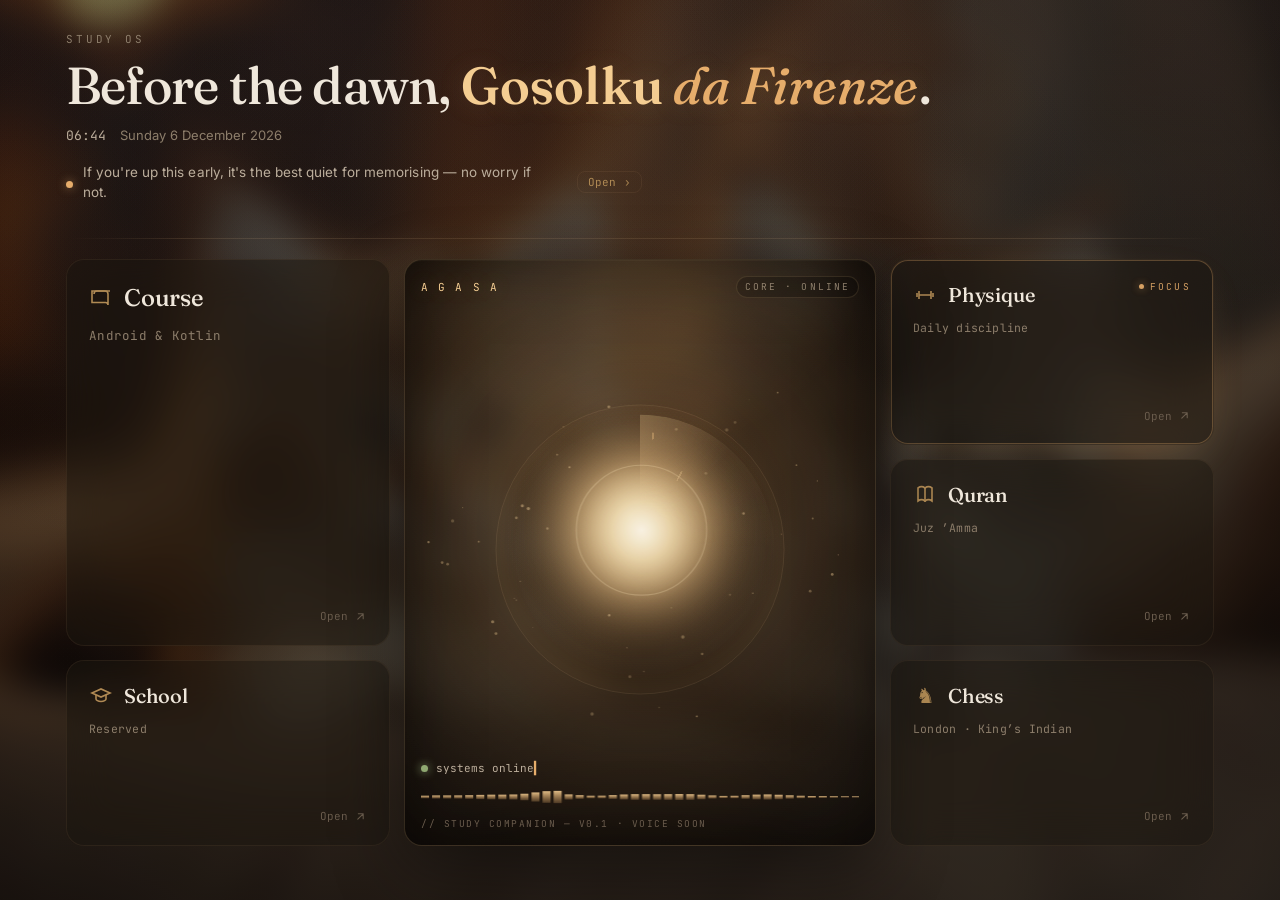
==== index.html @ 1058b1d4 "Rename GOSOLK~2.HTM to index.html" ====
<!DOCTYPE html>
<html lang="en">
<head>
<meta charset="UTF-8" />
<meta name="viewport" content="width=device-width, initial-scale=1.0" />
<title>Gosolku · Study OS</title>
<link rel="preconnect" href="https://fonts.googleapis.com" />
<link rel="preconnect" href="https://fonts.gstatic.com" crossorigin />
<link href="https://fonts.googleapis.com/css2?family=Fraunces:ital,opsz,wght@0,9..144,400;0,9..144,500;0,9..144,600;1,9..144,400&family=Inter:wght@400;500;600&family=JetBrains+Mono:wght@400;500;600&family=Cormorant+Garamond:ital,wght@0,500;0,600;1,500;1,600&display=swap" rel="stylesheet" />
<style>
  /* ===========================================================
     GOSOLKU · STUDY OS — frosted glass over the warm wallpaper.
     Home is a five-card bento (no scroll). Every card opens a
     professional modal on click. Chess opens a full board trainer
     + repertoire study. Ember palette, amber lamplight accent.
     =========================================================== */
  :root{
    --ink:#efe7db; --ink-2:#bcae9c; --ink-3:#8d7e6b; --ink-faint:#6a5c4d;
    --glass:rgba(28,22,17,.46); --glass-2:rgba(40,31,24,.62); --glass-in:rgba(16,12,9,.55);
    --line:rgba(220,180,130,.14); --line-soft:rgba(220,180,130,.08);
    --amber:#e6ad6b; --amber-hi:#f4cd92; --amber-dim:#b08a54;
    --go:#8fa871; --mid:#dcaf52; --stop:#c76f50;
    --kw:#e0a066; --str:#a6b57e; --num:#d3a26d; --com:#7a6c5a; --fn:#e0c197;
    --r:18px; --r-sm:12px;
    --ease:cubic-bezier(.22,.61,.36,1);
    --ease-out:cubic-bezier(.16,1,.3,1);
    --spring:cubic-bezier(.34,1.42,.5,1);
    --sq-light:#eeeed2; --sq-dark:#769656; --hl:rgba(246,246,105,.52);
  }
  *{ box-sizing:border-box; }
  html{ background:#0e0b08; }
  html,body{ margin:0; padding:0; height:100%; overflow:hidden; }
  body{ background:transparent; }
  body{
    font-family:"Inter", system-ui, sans-serif; color:var(--ink);
    -webkit-font-smoothing:antialiased; text-rendering:optimizeLegibility; line-height:1.5;
  }
  ::selection{ background:rgba(230,173,107,.26); color:#fff; }
  input[type=number]{ -moz-appearance:textfield; appearance:textfield; }
  input[type=number]::-webkit-outer-spin-button, input[type=number]::-webkit-inner-spin-button{ -webkit-appearance:none; margin:0; }

  /* wallpaper + veils */
  .bg-blur{ position:fixed; inset:-30px; z-index:-3; background:url("[data-uri]") center/cover no-repeat; filter:blur(16px) brightness(.9); transform:scale(1.06); }
  #veil{ position:fixed; inset:0; z-index:-2; pointer-events:none;
    background:
      radial-gradient(1100px 700px at 30% 30%, rgba(20,15,11,.20), transparent 70%),
      radial-gradient(1000px 620px at 85% -6%, rgba(230,173,107,.06), transparent 62%),
      linear-gradient(180deg, rgba(14,11,8,.52), rgba(10,8,6,.58)); }
  #spotlight{ position:fixed; inset:0; z-index:-1; pointer-events:none;
    background:radial-gradient(560px 560px at var(--mx,50%) var(--my,26%), rgba(230,173,107,.06), transparent 62%);
    transition:background .25s linear; }

  .wrap{
    height:100vh; max-width:1240px; margin:0 auto;
    padding:clamp(20px,3.4vh,40px) clamp(20px,4vw,46px) clamp(40px,6vh,68px);
    display:flex; flex-direction:column; min-height:0;
  }

  /* ---------------- header ---------------- */
  header.masthead{ flex:0 0 auto; }
  .eyebrow{ font-family:"JetBrains Mono",monospace; font-size:11px; letter-spacing:.26em; text-transform:uppercase; color:var(--ink-3); }
  .greeting{
    font-family:"Fraunces", serif; font-optical-sizing:auto; font-weight:500;
    font-size:clamp(30px,4.6vw,52px); line-height:1.02; letter-spacing:-.015em;
    margin:12px 0 0; color:var(--ink);
  }
  .greeting .accent{ font-family:"Fraunces",serif; font-optical-sizing:auto; color:var(--amber-hi); font-style:normal; font-weight:600; letter-spacing:0; text-shadow:0 1px 26px rgba(230,173,107,.18); }
  .greeting .accent .firenze{ font-family:"Fraunces",serif; font-size:1em; font-weight:500; font-style:italic; color:var(--amber); letter-spacing:.005em; }
  .clockrow{ display:flex; align-items:baseline; gap:14px; margin-top:14px; color:var(--ink-3); font-size:13px; }
  .clockrow .time{ font-family:"JetBrains Mono", monospace; color:var(--ink-2); }
  .rule{ height:1px; margin:22px 0 20px; flex:0 0 auto; background:linear-gradient(90deg, transparent, var(--line) 10%, var(--line) 90%, transparent); }

  /* ---------------- bento ---------------- */
  .bento{
    flex:1 1 auto; min-height:0;
    display:grid; gap:14px;
    grid-template-columns:0.92fr 1.34fr 0.92fr;
    grid-template-rows:1fr 1fr 1fr;
    grid-template-areas:
      "course   core physique"
      "course   core quran"
      "school   core chess";
  }
  @media (max-width:1040px){
    html,body{ overflow:auto; }
    .wrap{ height:auto; min-height:100vh; }
    .bento{ grid-template-columns:1fr 1fr; grid-template-rows:none; grid-auto-rows:minmax(150px,1fr);
      grid-template-areas:
        "core core"
        "course course"
        "physique quran"
        "chess chess"
        "school school"; }
    .aicore{ min-height:340px; }
  }
  @media (max-width:560px){ .bento{ grid-template-columns:1fr; grid-template-areas:"core" "course" "physique" "quran" "chess" "school"; } .aicore{ min-height:300px; } }

  /* ---------------- card ---------------- */
  .box{
    position:relative; grid-area:var(--ga);
    border:1px solid var(--line-soft); border-radius:var(--r);
    background:var(--glass); backdrop-filter:blur(22px) saturate(1.1); -webkit-backdrop-filter:blur(22px) saturate(1.1);
    padding:20px 22px; overflow:hidden; cursor:pointer;
    display:flex; flex-direction:column; min-height:0;
    animation:boxIn .82s var(--ease-out) backwards; animation-delay:calc(var(--i,0)*110ms);
    transition:transform .5s var(--spring), border-color .45s var(--ease), box-shadow .5s var(--ease), background .45s var(--ease);
  }
  @keyframes boxIn{ from{ opacity:0; transform:translateY(20px) scale(.98); } to{ opacity:1; transform:none; } }
  .box::before{ content:""; position:absolute; inset:-1px; border-radius:inherit; pointer-events:none;
    background:radial-gradient(300px 300px at var(--gx,50%) var(--gy,50%), rgba(230,173,107,.09), transparent 60%);
    opacity:0; transition:opacity .6s var(--ease); }
  .box::after{ content:""; position:absolute; left:0; right:0; top:0; height:1px; opacity:0; transition:opacity .6s var(--ease);
    background:linear-gradient(90deg, transparent, rgba(230,173,107,.55), transparent); }
  .box:hover, .box:focus-visible{ transform:translateY(-5px) scale(1.016); border-color:var(--line);
    box-shadow:0 30px 72px -34px rgba(0,0,0,.82); background:var(--glass-2); }
  .box:hover::before, .box:focus-visible::before, .box:hover::after, .box:focus-visible::after{ opacity:1; }
  .box:active{ transform:translateY(-2px) scale(1.005); }
  .box:focus-visible{ outline:2px solid var(--amber); outline-offset:3px; }
  .box-course{ --ga:course; } .box-physique{ --ga:physique; } .box-quran{ --ga:quran; }
  .box-school{ --ga:school; } .box-chess{ --ga:chess; }

  .box-head{ display:flex; align-items:center; justify-content:space-between; gap:12px; flex:0 0 auto; }
  .box-title{ font-family:"Fraunces", serif; font-weight:500; font-size:20px; letter-spacing:-.01em; display:flex; align-items:center; gap:11px; color:var(--ink); }
  .box-course .box-title{ font-size:24px; }
  .glyph{ width:24px; height:24px; flex:0 0 24px; color:var(--amber-dim); transition:color .5s var(--ease), transform .6s var(--ease-out); }
  .box:hover .glyph, .box:focus-visible .glyph{ color:var(--amber); transform:rotate(-6deg) scale(1.06); }
  .box-hint{ font-family:"JetBrains Mono", monospace; font-size:11.5px; color:var(--ink-faint); letter-spacing:.02em; }

  .box-stat{ margin-top:auto; padding-top:16px; }
  .statline{ display:flex; align-items:baseline; gap:10px; }
  .stat-pct{ font-family:"Fraunces",serif; font-weight:600; font-size:34px; line-height:1; color:var(--ink); }
  .box-course .stat-pct{ font-size:42px; }
  .stat-meta{ font-family:"JetBrains Mono",monospace; font-size:12px; color:var(--ink-3); }
  .stat-meta b{ color:var(--amber); font-weight:600; }
  .box .bar{ margin-top:12px; }
  .minidots{ display:flex; gap:5px; margin-top:13px; flex-wrap:wrap; }
  .minidots i{ width:13px; height:13px; border-radius:4px; background:rgba(255,255,255,.06); border:1px solid var(--line-soft); transition:all .3s var(--ease); }
  .minidots i.on{ background:var(--amber); border-color:var(--amber); box-shadow:0 0 8px rgba(230,173,107,.4); }
  .minidots i.skip{ background:rgba(220,180,130,.14); border-color:var(--line); box-shadow:none; }
  .skipbtn{ margin-left:auto; flex:0 0 auto; width:40px; height:23px; border-radius:999px; border:1px solid var(--line); background:rgba(255,255,255,.04); position:relative; cursor:pointer; padding:0; transition:background .3s var(--ease), border-color .3s var(--ease); }
  .skipbtn::after{ content:""; position:absolute; top:2px; left:2px; width:17px; height:17px; border-radius:50%; background:var(--ink-3); transition:left .28s var(--spring), background .3s var(--ease); }
  .skipbtn:hover{ border-color:var(--line); }
  .skipbtn.on{ background:rgba(230,173,107,.20); border-color:var(--amber-dim); }
  .skipbtn.on::after{ left:20px; background:var(--amber); }
  li.skipped .ltext{ opacity:.5; text-decoration:line-through; }
  li.skipped .chk{ opacity:.4; }

  .box-foot{ display:flex; align-items:center; justify-content:flex-end; margin-top:auto; padding-top:14px; flex:0 0 auto; }
  .rest{ display:none; }
  .rest .pip{ width:6px; height:6px; border-radius:50%; background:var(--amber-dim); box-shadow:0 0 10px rgba(230,173,107,.5); }
  .cue{ font-family:"JetBrains Mono",monospace; font-size:11px; color:var(--ink-faint); display:flex; align-items:center; gap:6px; transition:color .4s var(--ease), transform .4s var(--ease); }
  .box:hover .cue, .box:focus-visible .cue{ color:var(--amber); transform:translateX(3px); }
  .cue svg{ width:13px; height:13px; }
  .box-school .stat-pct{ font-size:23px; color:var(--ink-2); }

  /* ---------- little extras for modals ---------- */
  .mback{ background:transparent; border:none; color:var(--amber-dim); font-family:"JetBrains Mono",monospace; font-size:11px; letter-spacing:.08em; cursor:pointer; padding:0 0 7px; display:block; transition:color .3s var(--ease); }
  .mback:hover{ color:var(--amber); }
  .m-solo{ flex:1; overflow-y:auto; padding:26px clamp(20px,4vw,42px) 44px; min-width:0; }
  .m-solo::-webkit-scrollbar{ width:9px; } .m-solo::-webkit-scrollbar-thumb{ background:var(--line); border-radius:9px; }
  .course-hero{ border:1px solid var(--line); border-radius:16px; padding:22px 24px; background:rgba(255,255,255,.02); margin-bottom:20px; }
  .hours-edit{ display:flex; align-items:center; gap:10px; margin-top:18px; }
  .he-label{ font-family:"JetBrains Mono",monospace; font-size:11px; letter-spacing:.12em; text-transform:uppercase; color:var(--ink-3); margin-right:auto; }
  .hours-edit input{ width:84px; background:var(--glass-in); border:1px solid var(--line); border-radius:9px; color:var(--ink); font-family:"JetBrains Mono",monospace; padding:8px 11px; font-size:14px; text-align:center; }
  .hours-edit input:focus{ outline:none; border-color:var(--amber-dim); }
  .school-note{ border:1px dashed var(--line); border-radius:16px; padding:26px 28px; background:rgba(255,255,255,.015); color:var(--ink-2); }
  .school-note .soon{ font-family:"JetBrains Mono",monospace; font-size:11px; letter-spacing:.16em; text-transform:uppercase; color:var(--amber-dim); }
  .school-note p{ margin:12px 0 0; line-height:1.7; font-size:14px; }
  .simple-sub{ font-family:"JetBrains Mono",monospace; font-size:11.5px; color:var(--ink-3); margin:0 0 16px; }
  .rep-tracker{ border:1px solid var(--line); border-radius:16px; padding:20px 22px; background:rgba(255,255,255,.02); margin-bottom:22px; }
  .rep-tracker .grp-label{ font-family:"JetBrains Mono",monospace; font-size:10.5px; letter-spacing:.18em; text-transform:uppercase; color:var(--ink-3); margin-bottom:12px; }
  .board-cta{ display:flex; align-items:center; justify-content:space-between; gap:16px; border:1px solid rgba(230,173,107,.28); border-radius:14px; padding:14px 18px; margin-bottom:22px; background:linear-gradient(90deg,rgba(230,173,107,.08),transparent 80%); cursor:pointer; transition:border-color .3s var(--ease), transform .3s var(--ease); }
  .board-cta:hover{ border-color:var(--amber); transform:translateY(-2px); }
  .board-cta .bc-t{ font-family:"Fraunces",serif; font-size:16px; color:var(--ink); }
  .board-cta .bc-s{ font-size:12.5px; color:var(--ink-3); margin-top:3px; }
  .board-cta .bc-arr{ font-family:"JetBrains Mono",monospace; font-size:11px; color:var(--amber); border:1px solid var(--line-soft); border-radius:8px; padding:7px 11px; white-space:nowrap; }

  /* ---------- chess overlay tabs ---------- */
  #chessOverlay .chess-tabs{ display:flex; gap:8px; padding:14px 26px 2px; flex:0 0 auto; }
  #chessOverlay .chess-tab{ font-family:inherit; font-size:13px; font-weight:500; color:var(--ink-3); background:var(--glass-in); border:1px solid var(--line-soft); border-radius:10px; padding:9px 17px; cursor:pointer; transition:all .3s var(--ease); }
  #chessOverlay .chess-tab:hover{ color:var(--ink); border-color:var(--line); }
  #chessOverlay .chess-tab.on{ color:#1a130c; background:var(--amber); border-color:var(--amber); font-weight:600; }
  #chessOverlay .chess-view{ flex:1 1 auto; min-height:0; overflow-y:auto; }
  #chessOverlay .chess-view::-webkit-scrollbar{ width:9px; } #chessOverlay .chess-view::-webkit-scrollbar-thumb{ background:var(--line); border-radius:9px; }
  #chessOverlay .tbody{ overflow:visible; }
  #chessStudy{ padding:22px 26px 34px; max-width:900px; margin:0 auto; }

  /* ===== reused study-os styles (progress, checklists, quran, tracker, modal, recap, quiz, repertoire) ===== */
    .scroll{ overflow-y:auto; padding-right:6px; margin-right:-6px; min-height:0; }
  .scroll::-webkit-scrollbar{ width:7px; } .scroll::-webkit-scrollbar-thumb{ background:var(--line); border-radius:8px; } .scroll::-webkit-scrollbar-track{ background:transparent; }

  /* ---------------- course ---------------- */
  .prog-big{ display:flex; align-items:baseline; gap:12px; }
  .prog-pct{ font-family:"Fraunces",serif; font-size:40px; font-weight:600; line-height:1; color:var(--ink); }
  .prog-h{ font-family:"JetBrains Mono",monospace; font-size:13px; color:var(--ink-2); }
  .prog-h b{ color:var(--amber); font-weight:600; }
  .bar{ height:9px; border-radius:20px; background:rgba(255,255,255,.06); overflow:hidden; margin-top:12px; border:1px solid var(--line-soft); }
  .bar > i{ display:block; height:100%; border-radius:20px; background:linear-gradient(90deg, var(--amber-dim), var(--amber)); box-shadow:0 0 16px rgba(230,173,107,.45); }
  .prog-sub{ font-family:"JetBrains Mono",monospace; font-size:11px; color:var(--ink-faint); margin-top:9px; display:flex; justify-content:space-between; }
  .course-actions{ display:flex; gap:12px; margin-top:16px; flex-wrap:wrap; }
  .card-btn{ flex:1 1 170px; text-align:left; border:1px solid var(--line); border-radius:13px; background:var(--glass-in); padding:14px 16px; cursor:pointer; color:var(--ink); font-family:inherit; transition:border-color .4s var(--ease), transform .4s var(--ease-out), background .4s var(--ease); }
  .card-btn:hover{ border-color:var(--amber-dim); transform:translateY(-2px); background:rgba(230,173,107,.06); }
  .card-btn .cb-t{ font-family:"Fraunces",serif; font-size:16px; font-weight:500; display:flex; align-items:center; gap:8px; }
  .card-btn .cb-s{ font-size:12px; color:var(--ink-3); margin-top:5px; }
  .card-btn .cb-arr{ float:right; color:var(--amber-dim); transition:transform .4s var(--ease); }
  .card-btn:hover .cb-arr{ transform:translateX(4px); color:var(--amber); }

  /* ---------------- checklists ---------------- */
  ul.list{ list-style:none; margin:0; padding:0; }
  ul.list li{ display:flex; align-items:center; gap:12px; padding:9px 3px; border-bottom:1px solid var(--line-soft); font-size:13.5px; color:var(--ink-2); }
  ul.list li:last-child{ border-bottom:none; }
  .chk{ width:18px; height:18px; flex:0 0 18px; border-radius:6px; border:1.5px solid var(--line); background:transparent; cursor:pointer; display:grid; place-items:center; transition:all .3s var(--ease); }
  .chk:hover{ border-color:var(--amber-dim); }
  .chk svg{ width:11px; height:11px; opacity:0; transform:scale(.5); transition:all .25s var(--ease-out); color:#14100c; }
  .chk.on{ background:var(--go); border-color:var(--go); } .chk.on svg{ opacity:1; transform:none; }
  li.done .ltext{ color:var(--ink-faint); text-decoration:line-through; text-decoration-color:var(--line); }
  .ltext{ flex:1; transition:color .3s var(--ease); }
  .lsub{ font-size:11px; color:var(--ink-faint); font-family:"JetBrains Mono",monospace; }
  .step{ font-family:"JetBrains Mono",monospace; font-size:10.5px; color:var(--ink-faint); flex:0 0 16px; }

  .traffic{ display:flex; gap:6px; flex:0 0 auto; }
  .tl{ width:14px; height:14px; border-radius:50%; cursor:pointer; border:1.5px solid var(--line); background:transparent; transition:all .25s var(--ease); padding:0; }
  .tl[data-c="stop"].on{ background:var(--stop); border-color:var(--stop); box-shadow:0 0 9px rgba(199,111,80,.45); }
  .tl[data-c="mid"].on{ background:var(--mid); border-color:var(--mid); box-shadow:0 0 9px rgba(220,175,82,.45); }
  .tl[data-c="go"].on{ background:var(--go); border-color:var(--go); box-shadow:0 0 9px rgba(143,168,113,.45); }
  .qnum{ font-family:"JetBrains Mono",monospace; font-size:11px; color:var(--ink-faint); flex:0 0 30px; }
  .qname{ flex:1; font-size:13px; }
  ul.list.quran li{ padding:7px 3px; }
  .mini-legend{ display:flex; gap:14px; margin-bottom:10px; font-size:11px; color:var(--ink-3); flex:0 0 auto; }
  .mini-legend span{ display:flex; align-items:center; gap:6px; } .mini-legend i{ width:9px; height:9px; border-radius:50%; }

  /* ---------------- chess box ---------------- */
  .elo-top{ display:flex; align-items:flex-end; justify-content:space-between; gap:16px; }
  .elo-now{ font-family:"Fraunces",serif; font-size:36px; font-weight:600; line-height:1; color:var(--ink); }
  .elo-now small{ font-family:"Inter"; font-size:12px; color:var(--ink-3); font-weight:400; margin-left:6px; }
  .elo-target{ font-size:12px; color:var(--ink-3); text-align:right; } .elo-target b{ color:var(--amber); font-weight:500; }
  .field{ display:flex; gap:9px; align-items:center; margin-top:12px; flex-wrap:wrap; }
  .field input[type=number]{ width:88px; background:var(--glass-in); border:1px solid var(--line); border-radius:9px; color:var(--ink); font-family:"JetBrains Mono",monospace; padding:8px 11px; font-size:14px; text-align:center; }
  .field input:focus{ outline:none; border-color:var(--amber-dim); }
  .btn{ font-family:inherit; font-size:12.5px; font-weight:500; background:var(--amber); color:#1a130c; border:none; border-radius:9px; padding:9px 15px; cursor:pointer; transition:filter .3s var(--ease), transform .2s var(--ease); }
  .btn:hover{ filter:brightness(1.08); transform:translateY(-1px); }
  .btn.ghost{ background:transparent; color:var(--ink-2); border:1px solid var(--line); }
  .btn.ghost:hover{ color:var(--ink); border-color:var(--amber-dim); filter:none; }
  .weekbar{ display:flex; align-items:center; gap:12px; margin-top:12px; }
  .weekdots{ display:flex; gap:6px; flex-wrap:wrap; }
  .weekdots .wd{ width:13px; height:13px; border-radius:4px; background:rgba(255,255,255,.05); border:1px solid var(--line); transition:all .3s var(--ease); }
  .weekdots .wd.on{ background:var(--amber); border-color:var(--amber); box-shadow:0 0 8px rgba(230,173,107,.4); }
  .wk-label{ font-family:"JetBrains Mono",monospace; font-size:12px; color:var(--ink-2); }
  .wk-label b{ color:var(--amber); }

  /* ---------------- school ---------------- */
  .empty-note{ color:var(--ink-3); font-size:13px; line-height:1.6; }
  .empty-note .soon{ font-family:"JetBrains Mono",monospace; font-size:11px; color:var(--ink-faint); letter-spacing:.14em; text-transform:uppercase; }

  /* ---------------- modal ---------------- */
  .overlay{ position:fixed; inset:0; z-index:60; background:rgba(8,6,4,.66); -webkit-backdrop-filter:blur(10px); backdrop-filter:blur(10px); display:none; align-items:flex-start; justify-content:center; padding:clamp(14px,4vh,44px) 14px; opacity:0; transition:opacity .35s var(--ease); }
  .overlay.show{ display:flex; opacity:1; }
  .modal{ width:min(1080px,100%); max-height:92vh; background:linear-gradient(180deg, rgba(26,20,15,.96), rgba(19,15,11,.97)); border:1px solid var(--line); border-radius:20px; box-shadow:0 40px 120px -30px rgba(0,0,0,.85); display:flex; flex-direction:column; overflow:hidden; transform:translateY(14px) scale(.99); transition:transform .4s var(--ease-out); }
  .overlay.show .modal{ transform:none; }
  .modal-head{ padding:24px 28px 20px; border-bottom:1px solid var(--line-soft); display:flex; justify-content:space-between; align-items:flex-start; gap:20px; flex:0 0 auto; }
  .modal-head .m-eyebrow{ font-family:"JetBrains Mono",monospace; font-size:11px; letter-spacing:.26em; text-transform:uppercase; color:var(--amber-dim); }
  .modal-head h2{ font-family:"Fraunces",serif; font-weight:500; font-size:28px; margin:8px 0 4px; letter-spacing:-.015em; }
  .modal-head p{ margin:0; color:var(--ink-3); font-size:13px; }
  .close{ flex:0 0 auto; width:36px; height:36px; border-radius:11px; border:1px solid var(--line); background:var(--glass-in); color:var(--ink-2); cursor:pointer; display:grid; place-items:center; transition:all .3s var(--ease); }
  .close:hover{ color:var(--ink); border-color:var(--stop); }
  .modal-body{ display:flex; min-height:0; flex:1; }
  .m-nav{ flex:0 0 234px; border-right:1px solid var(--line-soft); overflow-y:auto; padding:14px 10px 30px; }
  @media (max-width:720px){ .m-nav{ display:none; } }
  .m-nav button{ width:100%; text-align:left; background:transparent; border:none; cursor:pointer; color:var(--ink-3); font-family:inherit; font-size:13px; padding:8px 13px; border-radius:9px; border-left:2px solid transparent; display:flex; gap:10px; transition:all .25s var(--ease); line-height:1.3; }
  .m-nav button:hover{ color:var(--ink); background:rgba(255,255,255,.03); }
  .m-nav button.active{ color:var(--amber); border-left-color:var(--amber); background:rgba(230,173,107,.06); }
  .m-nav .rn-num{ font-family:"JetBrains Mono",monospace; color:var(--ink-faint); font-size:11.5px; flex:0 0 20px; }
  .m-nav .rn-div{ font-family:"JetBrains Mono",monospace; font-size:10px; letter-spacing:.2em; text-transform:uppercase; color:var(--ink-faint); padding:15px 13px 7px; }
  .m-content{ flex:1; overflow-y:auto; padding:28px clamp(20px,4vw,42px) 56px; min-width:0; }
  .m-content::-webkit-scrollbar, .m-nav::-webkit-scrollbar{ width:9px; } .m-content::-webkit-scrollbar-thumb, .m-nav::-webkit-scrollbar-thumb{ background:var(--line); border-radius:9px; }

  .topic{ padding:12px 0 26px; scroll-margin-top:18px; border-bottom:1px solid var(--line-soft); }
  .topic:last-child{ border-bottom:none; }
  .topic-h{ display:flex; align-items:baseline; gap:12px; margin-bottom:11px; }
  .topic-h .tnum{ font-family:"JetBrains Mono",monospace; color:var(--amber-dim); font-size:14px; }
  .topic-h h3{ font-family:"Fraunces",serif; font-weight:500; font-size:22px; margin:0; letter-spacing:-.01em; }
  .topic-h .ttime{ font-family:"JetBrains Mono",monospace; font-size:11px; color:var(--ink-faint); background:var(--glass-in); border:1px solid var(--line-soft); padding:2px 8px; border-radius:6px; margin-left:auto; }
  .topic-h .atag{ font-family:"JetBrains Mono",monospace; font-size:10px; letter-spacing:.04em; text-transform:uppercase; color:#8fd6a8; background:rgba(120,200,140,.10); border:1px solid rgba(120,200,140,.30); padding:2px 7px; border-radius:6px; }
  .topic-a{ scroll-margin-top:12px; }
  .m-nav .rn-a{ margin-left:auto; color:#7fce9a; font-size:9px; opacity:.85; }
  .topic .def{ color:var(--ink-2); font-size:14px; line-height:1.62; margin:0 0 14px; }
  .def code, .ip code, .ma-body code, .rep code{ font-family:"JetBrains Mono",monospace; font-size:.85em; background:var(--glass-in); border:1px solid var(--line-soft); border-radius:5px; padding:1px 6px; color:var(--amber-hi); }
  .topic .def b, .rep b{ color:var(--ink); font-weight:600; }

  .codecard{ border:1px solid var(--line-soft); border-radius:12px; overflow:hidden; background:rgba(10,8,5,.7); margin:0 0 4px; }
  .cc-bar{ display:flex; align-items:center; gap:8px; padding:9px 13px; border-bottom:1px solid var(--line-soft); background:rgba(255,255,255,.02); }
  .cc-dots{ display:flex; gap:6px; } .cc-dots i{ width:10px; height:10px; border-radius:50%; display:block; }
  .cc-dots i:nth-child(1){ background:#c66; } .cc-dots i:nth-child(2){ background:#cb4; } .cc-dots i:nth-child(3){ background:#7a6; }
  .cc-name{ font-family:"JetBrains Mono",monospace; font-size:11.5px; color:var(--ink-3); margin-left:6px; }
  pre.code{ margin:0; padding:15px 17px; overflow-x:auto; font-family:"JetBrains Mono",monospace; font-size:12.5px; line-height:1.7; color:var(--ink); }
  pre.code .kw{ color:var(--kw); } pre.code .str{ color:var(--str); } pre.code .num{ color:var(--num); } pre.code .com{ color:var(--com); font-style:italic; } pre.code .fn{ color:var(--fn); }
  .outblock{ margin-top:11px; border:1px solid var(--line-soft); border-radius:10px; overflow:hidden; }
  .outblock .ob-h{ font-family:"JetBrains Mono",monospace; font-size:10px; letter-spacing:.18em; text-transform:uppercase; color:var(--ink-faint); padding:8px 13px; border-bottom:1px solid var(--line-soft); background:rgba(255,255,255,.02); }
  .outblock pre{ margin:0; padding:11px 15px; font-family:"JetBrains Mono",monospace; font-size:12px; color:var(--str); background:rgba(10,8,5,.7); }
  .ip{ margin-top:14px; border:1px solid rgba(230,173,107,.22); border-left:3px solid var(--amber); border-radius:0 12px 12px 0; background:linear-gradient(90deg, rgba(230,173,107,.06), transparent 70%); padding:14px 17px; }
  .ip .ip-h{ font-family:"JetBrains Mono",monospace; font-size:10px; letter-spacing:.2em; text-transform:uppercase; color:var(--amber); margin-bottom:6px; }
  .ip p{ margin:0; color:var(--ink-2); font-size:13.5px; line-height:1.6; } .ip p b{ color:var(--ink); }

  .beyond{ margin-top:18px; border:1px solid var(--line); border-radius:16px; padding:22px 24px; background:rgba(255,255,255,.02); }
  .beyond > h3{ font-family:"Fraunces",serif; font-weight:500; font-size:21px; margin:0 0 4px; }
  .beyond > .bsub{ color:var(--ink-3); font-size:12.5px; margin:0 0 18px; }
  .beyond h4{ font-family:"JetBrains Mono",monospace; font-size:11px; letter-spacing:.14em; text-transform:uppercase; color:var(--amber-dim); margin:20px 0 11px; }
  .beyond h4:first-of-type{ margin-top:0; }
  .bitem{ display:flex; gap:12px; padding:10px 0; border-bottom:1px solid var(--line-soft); }
  .bitem:last-child{ border-bottom:none; }
  .bitem .bk{ font-family:"JetBrains Mono",monospace; font-size:12.5px; color:var(--amber-hi); flex:0 0 128px; padding-top:1px; }
  .bitem .bd{ font-size:13px; color:var(--ink-2); line-height:1.56; } .bitem .bd b{ color:var(--ink); font-weight:600; }
  .flag{ display:inline-flex; align-items:center; gap:6px; font-size:10.5px; font-family:"JetBrains Mono",monospace; color:var(--mid); background:rgba(220,175,82,.08); border:1px solid rgba(220,175,82,.2); border-radius:20px; padding:2px 9px; }
  .flag .ftime{ color:var(--ink-faint); }
  .flag.resolved{ color:var(--go); background:rgba(143,168,113,.08); border-color:rgba(143,168,113,.22); }

  /* ---------------- quiz ---------------- */
  .m-content.quiz{ display:flex; flex-direction:column; }
  .q-meta{ display:flex; justify-content:space-between; align-items:center; font-family:"JetBrains Mono",monospace; font-size:12px; color:var(--ink-3); margin-bottom:4px; }
  .q-topic{ font-family:"JetBrains Mono",monospace; font-size:11px; letter-spacing:.2em; text-transform:uppercase; color:var(--amber-dim); margin:14px 0 9px; }
  .q-question{ font-family:"Fraunces",serif; font-weight:500; font-size:26px; line-height:1.24; letter-spacing:-.01em; margin:0 0 8px; }
  .q-hint{ font-family:"JetBrains Mono",monospace; font-size:12px; color:var(--ink-faint); margin-bottom:18px; }
  .model{ margin-top:20px; opacity:0; max-height:0; overflow:hidden; transition:opacity .4s var(--ease), max-height .5s var(--ease); }
  .model.show{ opacity:1; max-height:1400px; }
  .model .ma-h{ font-family:"JetBrains Mono",monospace; font-size:10px; letter-spacing:.2em; text-transform:uppercase; color:var(--amber); margin-bottom:9px; }
  .model .ma-body{ color:var(--ink-2); font-size:14px; line-height:1.62; } .model .ma-body b{ color:var(--ink); }
  .model .ma-body pre.code{ margin-top:10px; border:1px solid var(--line-soft); border-radius:10px; background:rgba(10,8,5,.7); }
  .mark-row{ display:flex; gap:12px; margin-top:22px; }
  .quiz-foot{ display:flex; justify-content:space-between; align-items:center; padding-top:20px; margin-top:auto; border-top:1px solid var(--line-soft); }
  .qscore{ font-family:"JetBrains Mono",monospace; font-size:13px; color:var(--ink-3); } .qscore b{ color:var(--amber); }
  .quiz-panel{ text-align:center; padding:16px 0 8px; }
  .quiz-panel .big{ font-family:"Fraunces",serif; font-size:48px; font-weight:600; color:var(--ink); line-height:1; }
  .quiz-panel .lbl{ color:var(--ink-3); font-size:13.5px; margin-top:10px; }
  .quiz-modes{ display:flex; flex-direction:column; gap:11px; max-width:440px; margin:24px auto 0; }
  .mode-btn{ text-align:left; border:1px solid var(--line); border-radius:14px; background:rgba(255,255,255,.02); padding:15px 19px; cursor:pointer; color:var(--ink); font-family:inherit; transition:all .35s var(--ease); display:flex; justify-content:space-between; align-items:center; gap:16px; }
  .mode-btn:hover:not(:disabled){ border-color:var(--amber-dim); transform:translateY(-2px); background:rgba(230,173,107,.05); }
  .mode-btn:disabled{ opacity:.4; cursor:not-allowed; }
  .mode-btn .mb-t{ font-family:"Fraunces",serif; font-size:17px; font-weight:500; } .mode-btn .mb-s{ font-size:12px; color:var(--ink-3); margin-top:4px; } .mode-btn .mb-arr{ color:var(--amber-dim); }
  .history{ margin-top:28px; text-align:left; max-width:520px; margin-inline:auto; }
  .history h4{ font-family:"JetBrains Mono",monospace; font-size:11px; letter-spacing:.18em; text-transform:uppercase; color:var(--ink-3); margin:0 0 11px; }
  .hist-row{ display:flex; align-items:center; gap:14px; padding:10px 14px; border:1px solid var(--line-soft); border-radius:11px; margin-bottom:8px; background:rgba(255,255,255,.02); }
  .hist-row .hr-score{ font-family:"JetBrains Mono",monospace; font-size:15px; color:var(--ink); font-weight:600; }
  .hist-row .hr-mode{ font-size:12px; color:var(--ink-2); } .hist-row .hr-date{ font-family:"JetBrains Mono",monospace; font-size:11px; color:var(--ink-faint); margin-left:auto; }
  .hist-row .hr-del{ background:transparent; border:none; color:var(--ink-faint); cursor:pointer; padding:4px; border-radius:6px; transition:color .25s var(--ease); }
  .hist-row .hr-del:hover{ color:var(--stop); }
  .hist-empty{ font-size:12.5px; color:var(--ink-faint); text-align:center; padding:14px; }

  /* ---------------- chess repertoire modal ---------------- */
  .rep-toggle{ display:flex; gap:8px; margin-bottom:20px; }
  .rep-toggle button{ font-family:inherit; font-size:13px; color:var(--ink-3); background:rgba(255,255,255,.02); border:1px solid var(--line-soft); border-radius:10px; padding:9px 16px; cursor:pointer; transition:all .3s var(--ease); }
  .rep-toggle button:hover{ color:var(--ink); border-color:var(--line); }
  .rep-toggle button.active{ color:#14100c; background:var(--amber); border-color:var(--amber); font-weight:600; }
  .rep-hero{ display:flex; align-items:baseline; gap:12px; margin-bottom:6px; }
  .rep-hero h3{ font-family:"Fraunces",serif; font-weight:500; font-size:26px; margin:0; }
  .rep-hero .side{ font-family:"JetBrains Mono",monospace; font-size:11px; letter-spacing:.14em; text-transform:uppercase; color:var(--amber-dim); border:1px solid var(--line-soft); border-radius:20px; padding:3px 11px; }
  .rep-one{ color:var(--ink-2); font-size:14px; line-height:1.6; margin:0 0 22px; max-width:66ch; }
  .rep-sec{ margin-bottom:24px; }
  .rep-sec h4{ font-family:"JetBrains Mono",monospace; font-size:11px; letter-spacing:.16em; text-transform:uppercase; color:var(--amber-dim); margin:0 0 10px; display:flex; align-items:center; gap:9px; }
  .rep-sec h4 .rn{ color:var(--ink-faint); }
  .rep{ color:var(--ink-2); font-size:14px; line-height:1.66; }
  .rep p{ margin:0 0 11px; } .rep p:last-child{ margin-bottom:0; }
  .rep .mv{ font-family:"JetBrains Mono",monospace; font-size:.88em; color:var(--amber-hi); background:rgba(230,173,107,.07); border:1px solid var(--line-soft); border-radius:5px; padding:1px 6px; }
  .rep ul{ margin:4px 0 12px; padding-left:0; list-style:none; }
  .rep ul li{ position:relative; padding:5px 0 5px 20px; }
  .rep ul li::before{ content:"›"; position:absolute; left:4px; color:var(--amber-dim); }
  .trapcard{ border:1px solid rgba(199,111,80,.28); border-left:3px solid var(--stop); border-radius:0 12px 12px 0; background:linear-gradient(90deg, rgba(199,111,80,.06), transparent 70%); padding:13px 16px; margin-bottom:11px; }
  .trapcard h5{ margin:0 0 5px; font-size:13.5px; color:var(--stop); font-weight:600; }
  .trapcard p{ margin:0; font-size:13px; color:var(--ink-2); line-height:1.55; }
  .board-soon{ border:1px dashed var(--line); border-radius:14px; padding:20px 22px; margin-bottom:22px; background:rgba(255,255,255,.015); display:flex; gap:16px; align-items:center; }
  .board-soon .bs-ico{ width:44px; height:44px; flex:0 0 44px; color:var(--amber-dim); }
  .board-soon .bs-t{ font-family:"Fraunces",serif; font-size:16px; color:var(--ink); }
  .board-soon .bs-s{ font-size:12.5px; color:var(--ink-3); margin-top:3px; line-height:1.5; }
  .rep-res{ display:flex; gap:10px; flex-wrap:wrap; margin-top:6px; }
  .rep-res a{ font-family:"JetBrains Mono",monospace; font-size:12px; color:var(--amber); text-decoration:none; border:1px solid var(--line-soft); border-radius:8px; padding:7px 12px; transition:all .3s var(--ease); }
  .rep-res a:hover{ border-color:var(--amber-dim); color:var(--amber-hi); }

  @media (prefers-reduced-motion: reduce){ *{ transition-duration:.01ms !important; animation-duration:.01ms !important; } }

  /* ===== chess trainer — scoped under #chessOverlay ===== */
#chessOverlay{position:fixed;inset:0;z-index:60;background:rgba(8,6,4,.62);-webkit-backdrop-filter:blur(12px); backdrop-filter:blur(12px);display:none;align-items:flex-start;justify-content:center;padding:clamp(8px,2vh,22px) 12px;opacity:0;transition:opacity .4s var(--ease);}
  #chessOverlay.show{display:flex;opacity:1;}
  #chessOverlay .modal{width:min(1180px,97vw);max-height:97vh;background:linear-gradient(180deg,rgba(26,20,15,.97),rgba(18,14,10,.98));border:1px solid var(--line);border-radius:22px;box-shadow:0 50px 130px -30px rgba(0,0,0,.9);display:flex;flex-direction:column;overflow:hidden;transform:translateY(16px) scale(.985);transition:transform .45s var(--ease-out);}
  #chessOverlay.show .modal{transform:none;}
  #chessOverlay .modal-head{padding:18px 26px 16px;border-bottom:1px solid var(--line-soft);display:flex;justify-content:space-between;align-items:flex-start;gap:16px;flex:0 0 auto;}
  #chessOverlay .modal-head .m-eyebrow{font-family:"JetBrains Mono",monospace;font-size:11px;letter-spacing:.24em;text-transform:uppercase;color:var(--amber-dim);}
  #chessOverlay .modal-head h2{font-family:"Fraunces",serif;font-weight:500;font-size:25px;margin:6px 0 3px;letter-spacing:-.015em;}
  #chessOverlay .modal-head p{margin:0;color:var(--ink-3);font-size:13px;}
  #chessOverlay .head-tools{display:flex;gap:8px;align-items:center;}
  #chessOverlay .iconbtn{width:36px;height:36px;border-radius:11px;border:1px solid var(--line);background:var(--glass-in);color:var(--ink-2);cursor:pointer;display:grid;place-items:center;transition:all .3s;flex:0 0 auto;font-size:15px;}
  #chessOverlay .iconbtn:hover{color:var(--ink);border-color:var(--amber-dim);}
  #chessOverlay .iconbtn.off{color:var(--ink-faint);}
  #chessOverlay .close:hover{border-color:var(--stop);}

  #chessOverlay .tbody{display:flex;gap:24px;padding:20px 26px 24px;overflow-y:auto;min-height:0;}
  @media (max-width:840px){ #chessOverlay .tbody{flex-direction:column;align-items:center;} }
  #chessOverlay .tbody::-webkit-scrollbar{width:9px;} #chessOverlay .tbody::-webkit-scrollbar-thumb{background:var(--line);border-radius:9px;}

  #chessOverlay .board-wrap{flex:0 0 auto;}
  #chessOverlay .board{width:min(66vh,560px);height:min(66vh,560px);display:grid;grid-template-columns:repeat(8,1fr);grid-template-rows:repeat(8,1fr);border-radius:6px;overflow:hidden;box-shadow:0 20px 50px -20px rgba(0,0,0,.7);touch-action:none;}
  @media (max-width:560px){ #chessOverlay .board{width:min(94vw,440px);height:min(94vw,440px);} }
  #chessOverlay .sq{position:relative;display:flex;align-items:center;justify-content:center;}
  #chessOverlay .sq.light{background:var(--sq-light);} #chessOverlay .sq.dark{background:var(--sq-dark);}
  #chessOverlay .pc{width:100%;height:100%;display:flex;align-items:center;justify-content:center;pointer-events:none;}
  #chessOverlay .pc svg{width:86%;height:86%;display:block;filter:drop-shadow(0 2px 2px rgba(0,0,0,.28));}
  #chessOverlay .sq.last::after{content:"";position:absolute;inset:0;background:var(--hl);pointer-events:none;}
  #chessOverlay .sq.selq::after{content:"";position:absolute;inset:0;background:var(--hl);pointer-events:none;}
  #chessOverlay .sq.check::before{content:"";position:absolute;inset:0;background:radial-gradient(circle,rgba(220,60,40,.75),rgba(220,60,40,0) 72%);pointer-events:none;}
  #chessOverlay .sq.wrong::after{content:"";position:absolute;inset:0;background:rgba(199,60,40,.5);}
  #chessOverlay .sq .dot{position:absolute;width:30%;height:30%;border-radius:50%;background:rgba(0,0,0,.16);pointer-events:none;z-index:3;}
  #chessOverlay .sq .dot.hint{background:var(--amber);box-shadow:0 0 12px var(--amber);}
  #chessOverlay .sq .cap{position:absolute;inset:6%;border-radius:50%;border:6px solid rgba(0,0,0,.16);pointer-events:none;z-index:3;}
  #chessOverlay .sq .co{position:absolute;font-family:"JetBrains Mono",monospace;font-size:10px;font-weight:700;pointer-events:none;}
  #chessOverlay .sq .co.rank{top:2px;left:3px;} #chessOverlay .sq .co.file{bottom:1px;right:4px;}
  #chessOverlay .sq.light .co{color:#769656;} #chessOverlay .sq.dark .co{color:#eeeed2;}
  .drag-ghost{position:fixed;z-index:200;pointer-events:none;display:flex;align-items:center;justify-content:center;}
  .drag-ghost svg{width:100%;height:100%;filter:drop-shadow(0 6px 8px rgba(0,0,0,.4));}

  #chessOverlay .panel{flex:1 1 auto;min-width:0;display:flex;flex-direction:column;gap:14px;max-width:520px;}
  #chessOverlay .grp-label{font-family:"JetBrains Mono",monospace;font-size:10.5px;letter-spacing:.18em;text-transform:uppercase;color:var(--ink-3);margin-bottom:8px;}
  #chessOverlay .chips{display:flex;flex-wrap:wrap;gap:7px;}
  #chessOverlay .chip{text-align:left;font-family:inherit;background:var(--glass-in);border:1px solid var(--line-soft);border-radius:10px;padding:8px 12px;cursor:pointer;color:var(--ink-2);transition:all .3s var(--ease);display:flex;flex-direction:column;gap:2px;}
  #chessOverlay .chip:hover{border-color:var(--line);color:var(--ink);}
  #chessOverlay .chip.on{border-color:var(--amber);background:rgba(230,173,107,.08);color:var(--ink);}
  #chessOverlay .chip .chip-t{font-size:12.5px;font-weight:500;}
  #chessOverlay .chip .chip-c{font-family:"JetBrains Mono",monospace;font-size:9.5px;letter-spacing:.05em;color:var(--ink-faint);}
  #chessOverlay .chip.on .chip-c{color:var(--amber-dim);}

  #chessOverlay .moderow{display:flex;gap:8px;}
  #chessOverlay .modebtn{flex:1;font-family:inherit;font-size:13px;font-weight:500;background:var(--glass-in);border:1px solid var(--line-soft);border-radius:10px;padding:9px;cursor:pointer;color:var(--ink-3);transition:all .3s;}
  #chessOverlay .modebtn:hover{color:var(--ink);border-color:var(--line);}
  #chessOverlay .modebtn.on{background:var(--amber);color:#1a130c;border-color:var(--amber);}
  #chessOverlay .annot{background:var(--glass-in);border:1px solid var(--line-soft);border-left:3px solid var(--amber);border-radius:0 12px 12px 0;padding:13px 16px;font-size:14px;line-height:1.6;color:var(--ink-2);min-height:76px;}
  #chessOverlay .annot .a-move{display:inline-block;font-family:"JetBrains Mono",monospace;font-size:12px;font-weight:600;color:var(--amber);margin-right:8px;}
  #chessOverlay .annot .a-move.ok{color:var(--go);} #chessOverlay .annot .a-move.bad{color:var(--stop);}
  #chessOverlay .movelist{background:rgba(0,0,0,.2);border:1px solid var(--line-soft);border-radius:10px;padding:10px 12px;max-height:132px;overflow-y:auto;font-family:"JetBrains Mono",monospace;font-size:13px;}
  #chessOverlay .movelist::-webkit-scrollbar{width:7px;} #chessOverlay .movelist::-webkit-scrollbar-thumb{background:var(--line);border-radius:7px;}
  #chessOverlay .mvrow{display:flex;gap:8px;padding:2px 0;align-items:baseline;}
  #chessOverlay .mvno{color:var(--ink-faint);width:26px;flex:0 0 26px;}
  #chessOverlay .mvcell{color:var(--ink-2);padding:1px 6px;border-radius:5px;cursor:pointer;}
  #chessOverlay .mvcell:hover{background:rgba(255,255,255,.05);color:var(--ink);}
  #chessOverlay .mvcell.cur{background:var(--amber);color:#1a130c;font-weight:600;}
  #chessOverlay .navrow, #chessOverlay .pracrow{display:flex;gap:8px;align-items:center;}
  #chessOverlay .navbtn{font-family:inherit;font-size:14px;background:var(--glass-in);border:1px solid var(--line);border-radius:9px;padding:9px 14px;cursor:pointer;color:var(--ink);transition:all .3s;}
  #chessOverlay .navbtn:hover{border-color:var(--amber-dim);background:rgba(230,173,107,.06);}
  #chessOverlay .btn-amber{background:var(--amber);color:#1a130c;border:none;border-radius:9px;padding:9px 16px;font-family:inherit;font-size:13px;font-weight:500;cursor:pointer;}
  #chessOverlay .btn-amber:hover{filter:brightness(1.08);}
  #chessOverlay .plylabel{margin-left:auto;font-family:"JetBrains Mono",monospace;font-size:12px;color:var(--ink-3);}
  #chessOverlay .result{display:none;background:linear-gradient(90deg,rgba(143,168,113,.12),transparent);border:1px solid rgba(143,168,113,.3);border-radius:10px;padding:11px 14px;font-size:13px;color:var(--ink);}


  @media (prefers-reduced-motion: reduce){ *{ transition-duration:.01ms !important; animation-duration:.01ms !important; } }

  /* ===== redesigned chess layout ===== */
  #chessOverlay .modal{ width:min(1440px,98vw); max-height:96vh; }
  #chessOverlay .modal-head{ padding:24px 34px 20px; }
  #chessOverlay .modal-head h2{ font-size:29px; }
  #chessOverlay .chess-body{ display:flex; flex-direction:row; align-items:flex-start; min-height:0; overflow-y:auto; padding:20px 34px 28px; gap:32px; }
  #chessOverlay .cb-controls{ display:flex; flex-direction:column; gap:11px; flex:0 0 288px; align-items:stretch; }
  #chessOverlay .openrow{ display:flex; gap:8px; flex-wrap:wrap; }
  #chessOverlay .openbtn{ font-family:inherit; font-size:13.5px; font-weight:500; color:var(--ink-3); background:var(--glass-in); border:1px solid var(--line-soft); border-radius:10px; padding:10px 19px; cursor:pointer; transition:all .3s var(--ease); }
  #chessOverlay .openbtn:hover{ color:var(--ink); border-color:var(--line); }
  #chessOverlay .openbtn.on{ color:#1a130c; background:var(--amber); border-color:var(--amber); font-weight:600; }
  #chessOverlay .setrow{ display:flex; gap:6px; }
  #chessOverlay .setbtn{ font-family:"JetBrains Mono",monospace; font-size:11px; letter-spacing:.1em; text-transform:uppercase; color:var(--ink-3); background:transparent; border:1px solid var(--line-soft); border-radius:8px; padding:7px 15px; cursor:pointer; transition:all .3s var(--ease); }
  #chessOverlay .setbtn:hover{ color:var(--ink); border-color:var(--line); }
  #chessOverlay .setbtn.on{ color:var(--amber); border-color:var(--amber-dim); background:rgba(230,173,107,.07); }
  #chessOverlay .chipbar{ display:flex; flex-direction:column; gap:3px; max-width:none; max-height:560px; overflow-y:auto; padding-right:4px; margin-top:2px; }
  #chessOverlay .chipbar::-webkit-scrollbar{ width:6px; } #chessOverlay .chipbar::-webkit-scrollbar-thumb{ background:var(--line); border-radius:6px; }
  #chessOverlay .chipbar .chip{ flex-direction:row; align-items:center; justify-content:space-between; gap:10px; padding:8px 12px; border-radius:8px; border-color:transparent; background:transparent; border-bottom:1px solid var(--line-soft); }
  #chessOverlay .chipbar .chip:last-child{ border-bottom:none; }
  #chessOverlay .chipbar .chip:hover{ background:var(--glass-in); }
  #chessOverlay .chipbar .chip.on{ background:rgba(230,173,107,.1); border-bottom-color:transparent; }
  #chessOverlay .chipbar .chip .chip-t{ font-size:13px; white-space:nowrap; overflow:hidden; text-overflow:ellipsis; }
  #chessOverlay .chipbar .chip .chip-c{ font-size:9.5px; flex:0 0 auto; }
  #chessOverlay .board-stage{ display:flex; justify-content:center; align-items:center; flex:1 1 auto; min-width:0; }
  #chessOverlay .board{ width:min(78vh,680px,50vw); height:min(78vh,680px,50vw); }
  #chessOverlay .board.flip{ transform:rotate(180deg); }
  #chessOverlay .board.flip .pc, #chessOverlay .board.flip .co{ transform:rotate(180deg); }
  #chessOverlay .cb-under{ display:flex; flex-direction:column; gap:12px; flex:0 0 340px; }
  #chessOverlay .cb-under .annot{ min-height:88px; font-size:14.5px; }
  #chessOverlay .underbar{ display:flex; align-items:center; gap:12px; flex-wrap:wrap; justify-content:flex-start; }
  #chessOverlay .moderow{ display:flex; gap:6px; }
  #chessOverlay .trackbar{ display:flex; align-items:center; gap:11px; flex-wrap:wrap; justify-content:flex-start; border-top:1px solid var(--line-soft); padding-top:14px; flex:0 0 auto; font-size:12.5px; color:var(--ink-3); }
  #chessOverlay .trackbar input{ width:66px; background:var(--glass-in); border:1px solid var(--line); border-radius:8px; color:var(--ink); font-family:"JetBrains Mono",monospace; font-size:12px; padding:6px 8px; text-align:center; }
  #chessOverlay .trackbar .tk-prog{ width:130px; height:5px; border-radius:3px; background:rgba(255,255,255,.06); overflow:hidden; }
  #chessOverlay .trackbar .tk-prog i{ display:block; height:100%; width:0; background:linear-gradient(90deg,var(--amber-dim),var(--amber)); transition:width .4s var(--ease); }
  #chessOverlay .trackbar b{ color:var(--amber); }
  #chessOverlay .tkbtn{ font-family:inherit; font-size:12px; color:var(--ink-2); background:var(--glass-in); border:1px solid var(--line); border-radius:8px; padding:6px 12px; cursor:pointer; transition:all .3s var(--ease); }
  #chessOverlay .tkbtn:hover{ border-color:var(--amber-dim); color:var(--ink); }
  @media (max-width:1000px){ #chessOverlay .chess-body{ flex-direction:column; align-items:center; } #chessOverlay .cb-controls{ flex:0 0 auto; width:100%; max-width:460px; } #chessOverlay .cb-under{ flex:0 0 auto; width:100%; max-width:460px; } #chessOverlay .board{ width:min(60vh,460px,86vw); height:min(60vh,460px,86vw); } }
  @media (max-height:800px){ #chessOverlay .board{ width:min(58vh,540px,50vw); height:min(58vh,540px,50vw);} #chessOverlay .cb-under .annot{ min-height:64px; } }
  /* ===== alive · smart layer (contextual assistant, focus, tint, motion) ===== */
  .assist{ display:flex; align-items:flex-start; gap:10px; margin-top:16px; min-height:19px;
    font-size:13.5px; line-height:1.45; color:var(--ink-2); letter-spacing:.006em; max-width:64ch;
    animation:assistIn .9s var(--ease-out) both .12s; }
  .assist-dot{ flex:0 0 auto; width:7px; height:7px; border-radius:50%; margin-top:5px;
    background:var(--amber); box-shadow:0 0 10px rgba(230,173,107,.6); animation:dotPulse 3.4s var(--ease) infinite; }
  .assist-txt{ transition:opacity .45s var(--ease), transform .45s var(--ease); }
  .assist-txt .hl{ color:var(--ink); font-weight:500; }
  .assist-txt .am{ color:var(--amber-hi); font-weight:500; }
  .streak-tag{ font-family:"JetBrains Mono",monospace; font-size:12px; color:var(--ink-faint); letter-spacing:.02em; }
  .streak-tag b{ color:var(--amber-dim); font-weight:600; }
  @keyframes dotPulse{ 0%,100%{ transform:scale(1); opacity:.8; box-shadow:0 0 8px rgba(230,173,107,.4);} 50%{ transform:scale(1.4); opacity:1; box-shadow:0 0 16px rgba(230,173,107,.75);} }
  @keyframes assistIn{ from{ opacity:0; transform:translateY(6px);} to{ opacity:1; transform:none;} }

  .box--focus{ box-shadow: inset 0 0 0 1px rgba(230,173,107,.30), 0 14px 42px -20px rgba(230,173,107,.32); }
  .focus-tag{ font-family:"JetBrains Mono",monospace; font-size:9.5px; letter-spacing:.24em; text-transform:uppercase;
    color:var(--amber); opacity:.92; display:inline-flex; align-items:center; gap:6px; align-self:flex-start; }
  .focus-tag::before{ content:""; width:5px; height:5px; border-radius:50%; background:var(--amber); box-shadow:0 0 8px rgba(230,173,107,.7); animation:dotPulse 3.4s var(--ease) infinite; }

  #tod{ position:fixed; inset:0; z-index:-2; pointer-events:none; transition:background 2.2s var(--ease); }

  @keyframes cardPulse{ 0%{ box-shadow:0 0 0 0 rgba(230,173,107,0);} 22%{ box-shadow:0 0 34px -6px rgba(230,173,107,.5), inset 0 0 0 1px rgba(230,173,107,.25);} 100%{ box-shadow:0 0 0 0 rgba(230,173,107,0);} }
  .box--pulse{ animation:cardPulse 1s var(--ease); }
  .box .bar > i{ transition:width .85s var(--ease-out); }

  @media (max-height:800px){ .assist{ margin-top:10px; font-size:12.6px; } }
  @media (prefers-reduced-motion: reduce){ .assist-dot,.focus-tag::before{ animation:none; } .box--pulse{ animation:none; } .box .bar > i{ transition:none; } .assist{ animation:none; } }

  /* ===== chess line mastery + quiz badges ===== */
  #chessOverlay .chip .chip-side{ display:flex; align-items:center; gap:9px; flex:0 0 auto; }
  #chessOverlay .chip-badge{ display:inline-flex; align-items:center; }
  #chessOverlay .chip-badge.mastered{ color:var(--amber); font-size:12px; text-shadow:0 0 8px rgba(230,173,107,.55); }
  #chessOverlay .chip-badge.seen{ color:var(--ink-faint); font-size:15px; line-height:1; }
  #chessOverlay .chip-badge:not(.mastered):not(.seen){ width:26px; height:4px; border-radius:3px; background:rgba(255,255,255,.09); overflow:hidden; }
  #chessOverlay .chip-badge:not(.mastered):not(.seen) > i{ display:block; height:100%; background:linear-gradient(90deg,var(--amber-dim),var(--amber)); }
  #chessOverlay .chip.is-mastered .chip-t{ color:var(--amber-hi); }
  @keyframes chipCel{ 0%{ box-shadow:0 0 0 0 rgba(230,173,107,0);} 30%{ box-shadow:0 0 22px -2px rgba(230,173,107,.7);} 100%{ box-shadow:0 0 0 0 rgba(230,173,107,0);} }
  #chessOverlay .chip.chip-cel{ animation:chipCel 1.2s var(--ease); }
  #chessOverlay .mastery-sum{ display:flex; align-items:center; gap:7px; margin-top:9px; padding-top:10px; border-top:1px solid var(--line-soft); font-family:"JetBrains Mono",monospace; font-size:11.5px; color:var(--ink-3); letter-spacing:.03em; }
  #chessOverlay .mastery-sum b{ color:var(--amber); }
  #chessOverlay .mastery-sum .ms-lbl{ text-transform:uppercase; letter-spacing:.16em; font-size:9.5px; color:var(--ink-faint); }
  #chessOverlay .annot .nextline-btn{ margin-left:7px; font-family:"JetBrains Mono",monospace; font-size:11px; color:var(--amber); background:rgba(230,173,107,.1); border:1px solid var(--line); border-radius:7px; padding:3px 9px; cursor:pointer; transition:background .3s var(--ease); }
  #chessOverlay .annot .nextline-btn:hover{ background:rgba(230,173,107,.2); }

  .q-badges{ display:flex; gap:7px; margin:2px 0 12px; }
  .qb-subj{ font-family:"JetBrains Mono",monospace; font-size:9.5px; letter-spacing:.14em; text-transform:uppercase; color:var(--ink-3); border:1px solid var(--line-soft); border-radius:6px; padding:3px 8px; }
  .qb-hard{ font-family:"JetBrains Mono",monospace; font-size:9.5px; letter-spacing:.14em; text-transform:uppercase; color:var(--stop); border:1px solid rgba(199,111,80,.35); border-radius:6px; padding:3px 8px; background:rgba(199,111,80,.08); }
  .mode-btn.soon{ opacity:.74; }
  .soon-pill{ font-family:"JetBrains Mono",monospace; font-size:9px; letter-spacing:.12em; text-transform:uppercase; color:var(--amber); border:1px solid var(--line); border-radius:20px; padding:2px 7px; margin-left:8px; vertical-align:middle; }
  /* ============ v2 — calm cards, living assistant, palette, warmth ============ */
  .box-tag{ font-family:"JetBrains Mono",monospace; font-size:11.5px; letter-spacing:.02em; color:var(--ink-3); margin-top:9px; transition:color .45s var(--ease); }
  .box-course .box-tag{ font-size:12.5px; margin-top:11px; }
  .box:hover .box-tag, .box:focus-visible .box-tag{ color:var(--amber-dim); }

  /* assistant line — Alfred's voice under the greeting */
  .assist{ align-items:center; }
  .assist-txt{ font-size:13.5px; color:var(--ink-2); line-height:1.5; }
  .assist-act{ margin-left:9px; background:transparent; border:1px solid var(--line-soft); color:var(--amber-dim); font-family:"JetBrains Mono",monospace; font-size:11px; letter-spacing:.02em; border-radius:8px; padding:3px 10px; cursor:pointer; white-space:nowrap; vertical-align:middle; transition:color .3s var(--ease), background .3s var(--ease), border-color .3s var(--ease), transform .3s var(--ease); }
  .assist-act:hover{ color:#1a130c; background:var(--amber); border-color:var(--amber); transform:translateX(2px); }
  .assist-act:focus-visible{ outline:2px solid var(--amber); outline-offset:2px; }

  /* physique — keystone badge + weekly rhythm controls */
  .list li.keystone .step{ color:var(--amber); border-color:rgba(230,173,107,.4); }
  .pk{ font-family:"JetBrains Mono",monospace; font-size:9px; letter-spacing:.14em; text-transform:uppercase; color:var(--amber-dim); border:1px solid rgba(230,173,107,.3); border-radius:5px; padding:1px 5px; margin-left:7px; vertical-align:middle; }
  .wk-count{ font-family:"JetBrains Mono",monospace; font-size:12px; color:var(--ink-2); margin-left:auto; padding:0 4px; min-width:32px; text-align:right; }
  .skipbtn.wk-dec{ font-family:"JetBrains Mono",monospace; font-size:15px; line-height:1; color:var(--ink-3); }
  .dc-link{ background:transparent; border:none; color:var(--amber-dim); font-family:inherit; font-size:inherit; cursor:pointer; padding:0; text-decoration:none; }
  .dc-link:hover{ color:var(--amber); }
  .dayclose.mini{ background:none; border-color:var(--line-soft); padding:12px 16px; }
  /* per-row undo (clear a stray tap) */
  .undobtn{ flex:0 0 auto; width:26px; height:26px; margin-left:auto; margin-right:8px; border-radius:8px; border:1px solid transparent; background:transparent; color:var(--ink-faint); cursor:pointer; padding:0; display:inline-flex; align-items:center; justify-content:center; opacity:0; transition:opacity .3s var(--ease), color .3s var(--ease), border-color .3s var(--ease); }
  .undobtn svg{ width:14px; height:14px; }
  .list li:hover .undobtn, .undobtn.live{ opacity:.75; }
  .undobtn.live{ color:var(--amber-dim); }
  .undobtn:hover{ opacity:1; color:var(--ink); border-color:var(--line); }
  .undobtn + .skipbtn{ margin-left:0; }
  /* seal-waits-for-Isha note + reset button */
  .dc-wait{ font-family:"JetBrains Mono",monospace; font-size:11px; letter-spacing:.02em; color:var(--ink-faint); align-self:center; padding:4px 0; }
  .dc-btn.danger{ color:var(--ink-3); }
  .dc-btn.danger:hover{ border-color:rgba(200,120,110,.5); color:#e0b0a8; }

  /* toast */
  .toast{ position:fixed; left:50%; bottom:34px; transform:translateX(-50%) translateY(14px); z-index:130;
    background:var(--glass-2); border:1px solid var(--line); color:var(--ink); font-size:13px; padding:11px 18px; border-radius:12px;
    box-shadow:0 22px 64px -24px rgba(0,0,0,.72); backdrop-filter:blur(16px); -webkit-backdrop-filter:blur(16px);
    opacity:0; pointer-events:none; transition:opacity .3s var(--ease), transform .3s var(--ease); }
  .toast .tk-dot{ display:inline-block; width:6px; height:6px; border-radius:50%; background:var(--amber); box-shadow:0 0 10px rgba(230,173,107,.6); margin-right:9px; vertical-align:middle; }
  .toast.show{ opacity:1; transform:translateX(-50%) translateY(0); }

  /* physique end-of-day close-out */
  .dayclose{ border:1px solid rgba(230,173,107,.26); border-radius:15px; padding:16px 19px; margin-bottom:20px;
    background:linear-gradient(100deg, rgba(230,173,107,.08), transparent 82%); }
  .dayclose .dc-h{ font-family:"JetBrains Mono",monospace; font-size:10px; letter-spacing:.2em; text-transform:uppercase; color:var(--amber-dim); }
  .dayclose p{ margin:9px 0 13px; font-size:13.5px; color:var(--ink-2); line-height:1.55; }
  .dayclose p b{ color:var(--ink); font-weight:600; }
  .dayclose .dc-actions{ display:flex; gap:10px; flex-wrap:wrap; }
  .dc-btn{ font-family:inherit; font-size:12.5px; font-weight:500; background:var(--amber); color:#1a130c; border:none; border-radius:9px; padding:8px 15px; cursor:pointer; transition:filter .3s var(--ease), transform .2s var(--ease); }
  .dc-btn:hover{ filter:brightness(1.06); transform:translateY(-1px); }
  .dc-btn.ghost{ background:transparent; border:1px solid var(--line); color:var(--ink-2); }
  .dc-btn.ghost:hover{ border-color:var(--amber-dim); color:var(--ink); }
  .dayclose.sealed{ border-color:rgba(143,168,113,.34); background:linear-gradient(100deg, rgba(143,168,113,.09), transparent 82%); }
  .dayclose.sealed .dc-h{ color:var(--go); }

  /* time-of-day tint layer */
  #tod{ position:fixed; inset:0; z-index:-2; pointer-events:none; transition:background 1.2s var(--ease); }

  /* subtle idle warmth — the lamp breathes */
  @keyframes lampBreathe{ 0%,100%{ opacity:.82; } 50%{ opacity:1; } }
  #spotlight{ animation:lampBreathe 9s ease-in-out infinite; }
  @media (prefers-reduced-motion: reduce){ #spotlight{ animation:none !important; } .assist-act{ transition:none; } }
</style>
</head>
<body>
<div class="bg-blur"></div>
<div id="veil"></div>
<div id="spotlight"></div>

<div class="wrap">
  <header class="masthead">
    <div class="eyebrow">Study OS</div>
    <h1 class="greeting" id="greeting">Good evening, <span class="accent">Gosolku</span>.</h1>
    <div class="clockrow"><span class="time" id="clock">--:--</span><span id="datestr">—</span></div>
  </header>
  <div class="rule"></div>
  <main class="bento" id="bento"></main>
</div>

<!-- shared modal (course · recap · quiz · physique · quran · school) -->
<div class="overlay" id="overlay"><div class="modal" id="modal" role="dialog" aria-modal="true"></div></div>

<!-- chess overlay: board trainer + repertoire study -->
<div id="chessOverlay">
  <div class="modal" role="dialog" aria-modal="true">
    <div class="modal-head">
      <div>
        <div class="m-eyebrow">Chess</div>
        <h2>Chess Board</h2>
      </div>
      <div class="head-tools">
        <button class="iconbtn" id="muteBtn" title="Sound on">♪</button>
        <button class="iconbtn close" id="closeBtn" title="Close">✕</button>
      </div>
    </div>
    <div class="chess-body">
      <div class="cb-controls">
        <div class="openrow" id="openRow">
          <button class="openbtn on" data-open="london">London System</button>
          <button class="openbtn" data-open="kid">King's Indian</button>
        </div>
        <div class="setrow" id="setRow">
          <button class="setbtn on" data-set="lines">Lines</button>
          <button class="setbtn" data-set="traps">Traps</button>
        </div>
        <div class="chipbar" id="chipbar"></div>
      </div>
      <div class="board-stage"><div class="board" id="board"></div></div>
      <div class="cb-under">
        <div class="annot" id="annot"></div>
        <div class="underbar">
          <div class="moderow" id="modeRow">
            <button class="modebtn on" id="mLearn">Learn</button>
            <button class="modebtn" id="mPractice">Practise</button>
          </div>
          <div class="navrow" id="navRow">
            <button class="navbtn" id="btnStart">❮❮</button>
            <button class="navbtn" id="btnBack">❮</button>
            <button class="navbtn" id="btnNext">❯</button>
            <button class="navbtn" id="btnEnd">❯❯</button>
            <span class="plylabel" id="plyLabel"></span>
          </div>
          <div class="pracrow" id="pracRow" style="display:none">
            <button class="btn-amber" id="btnHint">Hint</button>
            <button class="navbtn" id="btnResetP">Reset</button>
          </div>
        </div>
        <div class="result" id="result"></div>
        <div class="trackbar">
          <span class="tk-elo">Elo <input type="number" id="tkElo" min="0" max="3000" /></span>
          <span class="tk-prog"><i id="tkPct"></i></span>
          <span>→ <b>1200</b></span>
          <span>This week <b id="tkWk">0</b>/<b id="tkWkT">15</b></span>
          <button class="tkbtn" id="tkGame">+1 game</button>
          <button class="tkbtn" id="tkReset">Reset week</button>
        </div>
      </div>
    </div>
  </div>
</div>

<!-- data + helpers (RECAP, QUIZ, PHYSIQUE, JUZ30, CHESS, store, highlighter) -->
<script>

/* ---------- persistence: localStorage, in-memory fallback ---------- */
const _mem = {};
const store = {
  get(k, fb){ try{ const v = localStorage.getItem(k); return v==null?fb:JSON.parse(v); }
              catch(e){ return (k in _mem)?_mem[k]:fb; } },
  set(k, v){ try{ localStorage.setItem(k, JSON.stringify(v)); }catch(e){ _mem[k]=v; } }
};

/* ---------- tiny kotlin highlighter ---------- */
const KW = ["fun","val","var","class","object","interface","data","sealed","enum","abstract","override","open","init","constructor","companion","lateinit","by","lazy","if","else","when","for","while","return","in","is","as","null","true","false","this","super","private","public","protected","internal","it","break","continue"];
function esc(s){ return s.replace(/&/g,"&amp;").replace(/</g,"&lt;").replace(/>/g,"&gt;"); }
function hl(src){
  let out="", i=0;
  while(i<src.length){
    const rest=src.slice(i); let m;
    if(m=rest.match(/^\/\/[^\n]*/)){ out+='<span class="com">'+esc(m[0])+'</span>'; i+=m[0].length; continue; }
    if(m=rest.match(/^"(?:\\.|[^"\\])*"/)){ out+='<span class="str">'+esc(m[0])+'</span>'; i+=m[0].length; continue; }
    if(m=rest.match(/^\b\d+(?:\.\d+)?\b/)){ out+='<span class="num">'+esc(m[0])+'</span>'; i+=m[0].length; continue; }
    if(m=rest.match(/^[A-Za-z_][A-Za-z0-9_]*/)){ const w=m[0];
      if(KW.includes(w)) out+='<span class="kw">'+w+'</span>';
      else if(src[i+w.length]==='(') out+='<span class="fn">'+w+'</span>';
      else out+=esc(w); i+=w.length; continue; }
    out+=esc(src[i]); i++;
  }
  return out;
}
const codecard=(name,code)=>`<div class="codecard"><div class="cc-bar"><div class="cc-dots"><i></i><i></i><i></i></div><span class="cc-name">${name}</span></div><pre class="code">${hl(code)}</pre></div>`;
const outblock=t=>`<div class="outblock"><div class="ob-h">Output</div><pre>${esc(t)}</pre></div>`;

/* ============================================================
   RECAP — "Kotlin, so far"  (true course order · verified times)
   Covered = 0h through Collections at 9h58m.
   ============================================================ */
const RECAP = [
 { g:"Foundations" },
 { id:"vars", num:"01", title:"Variables · val & var", time:"1h00m",
   def:`<code>val</code> makes a box you can read but not reassign; <code>var</code> makes one you can change. Reach for <code>val</code> by default and only switch to <code>var</code> when the value genuinely needs to change.`,
   code:`val name = "Gosol"   // fixed for good\nvar score = 0        // can change\nscore = score + 10\n// name = "Ali"      // error: val can't be reassigned`, out:null,
   ip:`When something shouldn't move — a date of birth, the number of quiz questions — make it <code>val</code>. If the compiler won't let you reassign it, that's the sign you actually needed a <code>var</code>, not a reason to fight it.` },
 { id:"types", num:"02", title:"Types & inference", time:"~1h10m",
   def:`Every value has a type — <code>Int</code>, <code>Double</code>, <code>String</code>, <code>Boolean</code>, <code>Char</code>. Kotlin usually <b>infers</b> it from the value, so you rarely write it, but you can state it after a colon when you want to be explicit or force a type.`,
   code:`val age = 16              // inferred Int\nval price: Double = 4.0    // stated\nval grade: Char = 'A'\nval passed = true          // inferred Boolean`, out:null,
   ip:`If a number needs decimals — money, an average, a measurement — make it a <code>Double</code>. A plain <code>Int</code> silently drops the fraction and hands you wrong totals.` },
 { id:"strings", num:"03", title:"String templates", time:"~1h40m",
   def:`Instead of gluing text with <code>+</code>, drop a value into a string with <code>$</code>, or a whole expression with <code>${'$'}{...}</code>. Cleaner and far harder to get wrong.`,
   code:`val name = "Gosol"\nval score = 9\nprintln("Hi $name, you scored $score")\nprintln("Next target: ${'$'}{score + 1}")`, out:`Hi Gosol, you scored 9\nNext target: 10`,
   ip:`Any time you build a message for the user — a greeting, a result line — use a template. The moment you catch yourself writing <code>"..." + thing + "..."</code>, switch to one.` },
 { g:"Control & data" },
 { id:"ifwhen", num:"04", title:"if / when as expressions", time:"2h36m",
   def:`In Kotlin <code>if</code> and <code>when</code> don't just run code — they <b>return a value</b>, so you can assign the result straight to a variable. <code>when</code> is the clean replacement for a long if/else chain.`,
   code:`val n = 7\nval label = if (n % 2 == 0) "even" else "odd"\n\nval size = when {\n    n < 10  -> "small"\n    n < 100 -> "medium"\n    else    -> "large"\n}\nprintln("$label, $size")`, out:`odd, small`,
   ip:`When you're picking one value out of several conditions — a grade from a mark, a label from a status — assign a <code>when</code> to a <code>val</code> instead of reassigning a <code>var</code> in each branch. One name, set once, no case forgotten.` },
 { id:"null", num:"05", title:"Nullability", time:"2h38m",
   def:`By default a variable can never hold <code>null</code>, which kills most crashes. Add <code>?</code> to the type to allow null. To use one safely: <code>?.</code> runs the call only if it isn't null; <code>?:</code> (Elvis) gives a fallback; <code>!!</code> forces it and <b>throws</b> if it was null.`,
   code:`var text: String? = null\n\nprintln(text?.length)        // null (no crash)\nprintln(text?.length ?: 0)   // 0 (Elvis fallback)\n// println(text!!.length)    // throws NullPointerException`, out:`null\n0`,
   ip:`When a value might be missing — a name not typed yet, a load that failed — mark it <code>?</code> and read it with <code>?.</code> plus an Elvis fallback. Keep <code>!!</code> for the rare case you're certain it's filled: it means "crash here if I'm wrong."` },
 { id:"funcs", num:"06", title:"Functions", time:"2h53m",
   def:`<code>fun</code> declares a function; parameters are <code>name: Type</code> and the return type follows <code>):</code>. A one-expression function can drop the braces and <code>return</code>. <b>Default parameters</b> let callers skip the common case.`,
   code:`fun greet(name: String): String {\n    return "Hi $name"\n}\nfun square(n: Int) = n * n          // single-expression\nfun power(n: Int, exp: Int = 2) = n // default arg\n\nprintln(greet("Gosol"))\nprintln(square(4))`, out:`Hi Gosol\n16`,
   ip:`The moment you write the same few lines twice, wrap them in a function and give it a clear name. Default parameters save every caller from passing the same usual value each time.` },
 { id:"loops", num:"07", title:"Loops", time:"3h49m",
   def:`<code>for</code> walks a range or collection; <code>while</code> repeats while a condition holds. Ranges use <code>..</code> (inclusive), <code>until</code> (stops one short), and <code>step</code> to skip.`,
   code:`for (i in 1..3) println(i)        // 1 2 3\nfor (i in 0 until 3) print(i)     // 012\nfor (c in "hi") print(c)          // hi\n\nvar n = 3\nwhile (n > 0){ print(n); n-- }    // 321`, out:`1\n2\n3\n012hi321`,
   ip:`Use <code>for</code> with <code>until</code> when walking positions in a list — 0 up to but not including its size — the shape that dodges the classic "one past the end" crash. Save <code>while</code> for when you don't know the count, like "keep asking until the input is valid."` },
 { id:"arrays", num:"08", title:"Arrays", time:"4h37m",
   def:`An array is a <b>fixed-size</b> row of one type, reached by index from <code>0</code>. You can read and overwrite slots but never grow or shrink it — for that you'll want a list (topic 26).`,
   code:`val nums = arrayOf(10, 20, 30)\nprintln(nums[0])       // 10\nnums[1] = 99           // overwrite slot 1\nprintln(nums.size)     // 3\nprintln(nums.joinToString())`, out:`10\n3\n10, 99, 30`,
   ip:`Reach for an array only when the count is truly fixed — the 12 months, the 7 days. The instant you think "I'll add more later," that's a list, not an array.` },
 { g:"Objects" },
 { id:"class", num:"09", title:"Classes & the primary constructor", time:"5h12m",
   def:`A class is a <b>blueprint</b> for objects. The primary constructor sits in the parentheses after the name; putting <code>val</code>/<code>var</code> there declares and fills the property in one line. You build an object by calling the class like a function.`,
   code:`class Car(val make: String, var speed: Int)\n\nval c = Car("Toyota", 0)\nc.speed = 60\nprintln("${'$'}{c.make} at ${'$'}{c.speed}")`, out:`Toyota at 60`,
   ip:`Whenever a few pieces of data belong together — a user's name and age, a question and its answer — make a class and put them in the constructor. It beats passing four loose variables everywhere.` },
 { id:"init", num:"10", title:"init blocks", time:"5h45m",
   def:`An <code>init { }</code> block runs automatically the moment an object is created, right after the constructor. It's where setup that needs more than a plain assignment goes — validation, a starting message, deriving one property from another.`,
   code:`class User(val name: String){\n    init {\n        println("Created user: $name")\n    }\n}\nval u = User("Gosol")`, out:`Created user: Gosol`,
   ip:`Put logic that must run every time an object is born — checking a value isn't empty, logging it — inside <code>init</code>. If it's just "store this value," the constructor already did it; <code>init</code> is for the extra step.` },
 { id:"secondary", num:"11", title:"Secondary constructors", time:"6h01m",
   def:`A secondary constructor is an <b>extra</b> way to build the same object, written with the <code>constructor</code> keyword. It delegates to the primary one with <code>: this(...)</code>, letting callers build with less information when a sensible default exists.`,
   code:`class User(val name: String, val age: Int){\n    constructor(name: String) : this(name, 0)\n}\nval a = User("Gosol", 16)\nval b = User("Ali")        // age defaults to 0\nprintln(b.age)`, out:`0`,
   ip:`Add one when there's a common shortcut for creating your object — "a user with just a name, age unknown yet." It spares every caller from remembering a placeholder value.` },
 { id:"getset", num:"12", title:"Getters & setters", time:"6h25m",
   def:`Every property quietly has a getter (read) and setter (write) that Kotlin generates. You can override them to add behaviour — compute on read, guard/clean on write — using <code>field</code> to refer to the real stored value.`,
   code:`class Person(name: String){\n    var name: String = name\n        set(value){ field = value.trim() }   // clean on write\n    val shout: String\n        get() = name.uppercase()             // compute on read\n}\nval p = Person("  Gosol  ")\np.name = "  Ali "\nprintln("[${'$'}{p.name}] ${'$'}{p.shout}")`, out:`[Ali] ALI`,
   ip:`Use a custom setter to keep bad data out at the door — trim spaces, reject negatives — so the rest of your code can trust the value. Use a custom getter for anything you'd rather calculate fresh than store, like a full name from first + last.` },
 { id:"lateinit", num:"13", title:"lateinit", time:"6h41m",
   def:`<code>lateinit var</code> promises the compiler you'll assign a non-null value <b>before</b> you use it, so you skip both <code>null</code> and an immediate value. Touching it early throws <b>UninitializedPropertyAccessException</b>.`,
   code:`class Screen {\n    lateinit var title: String\n    fun show(){ println(title) }\n}\nval s = Screen()\ns.title = "Home"   // set first\ns.show()           // then use`, out:`Home`,
   ip:`Use it when a value can't be ready at construction but definitely will be before anything reads it — a screen's title set during setup. If you're ever unsure it'll be filled in time, a nullable <code>String?</code> is safer.` },
 { id:"companion", num:"14", title:"Companion objects", time:"6h51m",
   def:`A <code>companion object</code> holds members that belong to the <b>class itself</b>, not to any one object — Kotlin's version of "static." You call them on the class name, and there's one per class. A common use is a factory function that builds an instance.`,
   code:`class User private constructor(val name: String){\n    companion object {\n        fun create(name: String) = User(name)\n    }\n}\nval u = User.create("Gosol")\nprintln(u.name)`, out:`Gosol`,
   ip:`Reach for a companion when something relates to the class as a whole, not one instance — a <code>create(...)</code> that assembles an object, or a shared label. You'll notice you're calling it on the type name, not a variable.` },
 { id:"singleton", num:"15", title:"Object declarations · singleton", time:"7h01m",
   def:`<code>object Name { }</code> creates a single, shared instance — exactly one exists for the whole program. Good for things there should only ever be one of. You access its members directly on the object's name.`,
   code:`object Settings {\n    var darkMode = true\n    fun toggle(){ darkMode = !darkMode }\n}\nSettings.toggle()\nprintln(Settings.darkMode)`, out:`false`,
   ip:`Use an <code>object</code> when there must only ever be one of something — one settings holder, one logger. Every part of your app that names it sees the exact same single instance.` },
 { id:"lazy", num:"16", title:"Lazy initialization", time:"7h13m",
   def:`<code>by lazy { }</code> delays creating a value until the first time it's actually read, then remembers it for every read after. Saves work when the value is expensive and might never be needed.`,
   code:`val config: String by lazy {\n    println("building...")\n    "loaded"\n}\nprintln("before")\nprintln(config)   // builds now\nprintln(config)   // reuses`, out:`before\nbuilding...\nloaded\nloaded`,
   ip:`Wrap a value in <code>by lazy</code> when it's costly to make and not always used — heavy setup only some screens need. It builds once, on first use, then hands back the same thing.` },
 { id:"enum", num:"17", title:"Enum classes", time:"7h18m",
   def:`An <code>enum class</code> is a fixed, named set of options — like constants, but type-safe and more powerful. Because the full list is known, a <code>when</code> over an enum can cover every case with compiler help.`,
   code:`enum class Direction { NORTH, SOUTH, EAST, WEST }\n\nval d = Direction.NORTH\nval turn = when (d){\n    Direction.NORTH -> "up"\n    Direction.SOUTH -> "down"\n    else            -> "sideways"\n}\nprintln(turn)`, out:`up`,
   ip:`Whenever a value can only be one of a small fixed set — a traffic light's colour, a card's suit, a status of not-started / learning / done — use an enum instead of loose strings. Typos become impossible and you can't invent an option that doesn't exist.` },
 { id:"inner", num:"18", title:"Inner classes", time:"7h33m",
   def:`A class declared inside another. Marking it <code>inner</code> lets it reach the outer class's properties; without <code>inner</code> it's merely nested and can't. Use sparingly.`,
   code:`class Outer {\n    private val msg = "hi"\n    inner class Inner {\n        fun show() = println(msg)   // reaches outer\n    }\n}\nOuter().Inner().show()`, out:`hi`,
   ip:`Use an <code>inner</code> class when a small helper only makes sense inside its parent and needs the parent's data. Most of the time, though, a plain top-level class is clearer — don't nest for the sake of it.` },
 { id:"inherit", num:"19", title:"Inheritance", time:"7h54m",
   def:`A class marked <code>open</code> can be extended with <code>: Parent()</code>, inheriting its properties and functions. The child replaces behaviour by marking a function <code>open</code> in the parent and <code>override</code> in the child.`,
   code:`open class Animal(val name: String){\n    open fun speak() = "..."\n}\nclass Dog(name: String) : Animal(name){\n    override fun speak() = "Woof"\n}\nprintln(Dog("Rex").speak())`, out:`Woof`,
   ip:`Use inheritance when things are genuinely a "kind of" the same thing and share real behaviour — a Dog is an Animal. If you only want to reuse a bit of code without that "is-a" link, that's a job for delegation (topic 25), not inheritance.` },
 { id:"sealed", num:"20", title:"Sealed classes", time:"8h27m",
   def:`A <code>sealed</code> class fixes its full set of subclasses at compile time, all in the same file. Because the compiler knows the complete list, a <code>when</code> over a sealed type is <b>exhaustive</b> — cover every case or it won't compile, no <code>else</code> needed.`,
   code:`sealed class Result\nclass Ok(val data: String) : Result()\nclass Err(val msg: String)  : Result()\n\nfun show(r: Result) = when (r){\n    is Ok  -> "Got ${'$'}{r.data}"\n    is Err -> "Failed: ${'$'}{r.msg}"\n}\nprintln(show(Ok("done")))`, out:`Got done`,
   ip:`Use a sealed class to model "one of a few known outcomes" — a call that either succeeded with data or failed with a message. The compiler then forces you to handle every outcome, so you can't ship a screen that forgets the error case.` },
 { id:"abstract", num:"21", title:"Abstract classes", time:"8h41m",
   def:`An <code>abstract class</code> can't be created on its own — it's a partial blueprint. It mixes concrete code with <code>abstract</code> members that subclasses <b>must</b> fill in. It sits between a plain open class and an interface.`,
   code:`abstract class Shape {\n    abstract fun area(): Double          // must override\n    fun describe() = "area = ${'$'}{area()}"  // shared\n}\nclass Circle(val r: Double) : Shape() {\n    override fun area() = 3.14 * r * r\n}\nprintln(Circle(2.0).describe())`, out:`area = 12.56`,
   ip:`Use an abstract class when several things share real code but each must supply one missing piece — every Shape can describe itself, but only a Circle knows its own area formula. If there's no shared code to hand down, an interface is the lighter choice.` },
 { id:"data", num:"22", title:"Data classes", time:"8h48m",
   def:`Add <code>data</code> before <code>class</code> and Kotlin generates the tedious parts: a readable <code>toString()</code>, content-based <code>==</code>, and <code>copy()</code> to duplicate with a tweak. Built for classes whose whole job is to hold data.`,
   code:`data class User(val name: String, val age: Int)\n\nval a = User("Gosol", 16)\nval b = a.copy(age = 17)     // same name, new age\nprintln(a)\nprintln(a == User("Gosol", 16))`, out:`User(name=Gosol, age=16)\ntrue`,
   ip:`Use a data class for the little "bags of fields" your app passes around — a quiz question, a chat message, a list row. You get printing, equality and copying free instead of hand-writing them each time.` },
 { id:"interface", num:"23", title:"Interfaces", time:"9h16m",
   def:`An interface is a <b>contract</b>: a list of functions a class promises to provide, usually with no code of its own. A class implements it by filling those functions in, and can implement <b>many</b> — how Kotlin shares behaviour without tangled inheritance.`,
   code:`interface Clickable {\n    fun onClick()\n}\nclass Button(val label: String) : Clickable {\n    override fun onClick() = println("$label clicked")\n}\nval b: Clickable = Button("Save")\nb.onClick()`, out:`Save clicked`,
   ip:`Think of it as "the button knows a click will happen, but you decide what happens." You'll meet this constantly in Android as a click listener: the screen says <i>something</i> runs on tap, and you supply that <i>something</i> by filling in the interface.` },
 { id:"objexpr", num:"24", title:"Object expressions · anonymous classes", time:"9h41m",
   def:`An <code>object : SomeType { }</code> created on the spot, with no class name — a one-off implementation. Common for supplying a quick listener or override where naming a whole class would be overkill.`,
   code:`interface Clickable { fun onClick() }\n\nval save = object : Clickable {\n    override fun onClick() = println("saved")\n}\nsave.onClick()`, out:`saved`,
   ip:`This is the pre-lambda way to attach behaviour on the spot — a one-time handler where a named class is overkill. You'll see it throughout older Android code before lambdas shortened it.` },
 { id:"delegation", num:"25", title:"Delegation", time:"9h50m",
   def:`The <code>by</code> keyword hands work off to another object. In <b>class delegation</b> a class implements an interface by forwarding every call to something that already does the job — reuse without inheriting. <b>Property delegation</b> (like <code>by lazy</code>) hands a property's get/set to a delegate.`,
   code:`interface Printer { fun print(msg: String) }\nclass Console : Printer {\n    override fun print(msg: String) = println("console: $msg")\n}\nclass Report(p: Printer) : Printer by p   // forwards to p\n\nReport(Console()).print("hello")`, out:`console: hello`,
   ip:`Use delegation to reuse an implementation without inheriting from it — wrap an object, forward the parts you don't change, override only what you do. It's the practical form of "favour composition over inheritance."` },
 { id:"collections", num:"26", title:"Collections · List, Set, Map", time:"9h58m",
   def:`The everyday containers: a <b>List</b> keeps order and allows duplicates; a <b>Set</b> keeps only unique values; a <b>Map</b> stores key → value for lookup. Each has a read-only form and a <code>mutable</code> form you can change.`,
   code:`val msgs = listOf("hi", "hi", "bye")   // order + dupes\nval tags = setOf("a", "a", "b")        // unique only\nval ages = mapOf("Gosol" to 16)        // key -> value\n\nprintln(msgs.size)       // 3\nprintln(tags)            // [a, b]\nprintln(ages["Gosol"])   // 16`, out:`3\n[a, b]\n16`,
   ip:`Picking the right one is half the job: a <b>List</b> for messages in a chat (order matters, repeats allowed), a <b>Set</b> the moment duplicates must vanish (unique tags), a <b>Map</b> to look something up by a key (a user by id).` },
 { g:"Collections in depth" },
 { id:"colops", num:"27", title:"List / Set / Map operations", time:"10h00m",
   def:`The read-only forms (<code>listOf</code>, <code>setOf</code>, <code>mapOf</code>) can't be changed; the <code>mutable</code> forms can <code>add</code>, <code>remove</code> and reassign. Reach into a list by index with <code>[ ]</code>; look up a map value by its key the same way. A <b>Set</b> silently drops duplicates, and a <b>Map</b> is a bag of <code>key to value</code> pairs.`,
   code:`val names = mutableListOf("Ann", "Bo", "Ann")\nnames.add("Cy"); names.removeAt(0)\n\nval tags = setOf("a", "a", "b")     // dupes gone\nval ages = mutableMapOf("Gosol" to 16)\nages["Ali"] = 20\n\nprintln(names)\nprintln(tags)\nprintln(ages["Gosol"])`, out:`[Bo, Ann, Cy]\n[a, b]\n16`,
   ip:`Pick <code>mutable</code> only when the contents genuinely change over the app's life — a growing list of chat messages. If a collection is built once and only read afterwards, the read-only form makes that promise visible and stops accidental edits.` },
 { id:"transform", num:"28", title:"map · filter · flatten", time:"10h15m",
   def:`These are the workhorses. <code>map</code> transforms every element into a new one; <code>filter</code> keeps only those matching a condition; <code>flatten</code> collapses a list-of-lists into one flat list. Each returns a <b>new</b> collection — the original is untouched.`,
   code:`val nums = listOf(1, 2, 3, 4)\nprintln(nums.map { it * it })        // squares\nprintln(nums.filter { it % 2 == 0 }) // evens\n\nval nested = listOf(listOf(1, 2), listOf(3))\nprintln(nested.flatten())`, out:`[1, 4, 9, 16]\n[2, 4]\n[1, 2, 3]`,
   ip:`Whenever you catch yourself writing a loop that builds a second list, a <code>map</code> or <code>filter</code> almost always says it in one clear line. Chain them — <code>list.filter { }.map { }</code> — to describe <i>what</i> you want rather than spelling out <i>how</i> to walk the list.` },
 { id:"colquery", num:"29", title:"filterIsInstance · partition · take / drop", time:"10h45m",
   def:`A family of query helpers: <code>filterIsInstance&lt;T&gt;()</code> keeps only elements of one type from a mixed list; <code>partition</code> splits into two lists by a condition; <code>take</code>/<code>drop</code> (and their <code>last</code>/<code>While</code> cousins) slice off the front or back; <code>chunked</code> and <code>windowed</code> cut a list into blocks.`,
   code:`val mixed = listOf(1, "hi", 2, true, "yo")\nprintln(mixed.filterIsInstance<String>())\n\nval (evens, odds) = listOf(1,2,3,4).partition { it % 2 == 0 }\nprintln(evens)\n\nprintln(listOf(1,2,3,4,5).take(2))\nprintln(listOf(1,2,3,4,5).chunked(2))`, out:`[hi, yo]\n[2, 4]\n[1, 2]\n[[1, 2], [3, 4], [5]]`,
   ip:`<code>partition</code> is the clean way to split "passed vs failed" in one pass instead of two filters. <code>chunked</code> shines when you need rows of a fixed width — three items per line in a grid.` },
 { id:"aggregate", num:"30", title:"Aggregates & sorting", time:"11h25m",
   def:`Numeric summaries come built in: <code>sum</code>, <code>average</code>, <code>count</code>, and the null-safe <code>minOrNull</code>/<code>maxOrNull</code> (they return <code>null</code> on an empty list rather than crashing). <code>sorted</code> orders ascending; <code>sortedBy { }</code> orders by a chosen field; <code>sortedByDescending</code> reverses it.`,
   code:`val nums = listOf(5, 1, 40, 20)\nprintln(nums.sum())        // 66\nprintln(nums.average())    // 16.5\nprintln(nums.maxOrNull())  // 40\nprintln(nums.sorted())`, out:`66\n16.5\n40\n[1, 5, 20, 40]`,
   ip:`Prefer <code>maxOrNull</code> over the older <code>max</code> so an empty list gives you a <code>null</code> to handle instead of an exception. To sort your own objects — laptops by price, users by age — reach straight for <code>sortedBy { it.price }</code> before writing any comparison by hand.` },
 { id:"comparable", num:"31", title:"Comparable & Comparator", time:"11h38m",
   def:`To let Kotlin sort <b>your own</b> class, either implement <code>Comparable</code> and define <code>compareTo</code> (the object's one natural order), or pass a <code>Comparator</code> at the call site for a one-off order. <code>compareTo</code> returns a negative number, zero, or a positive number — "am I less than, equal to, or greater than the other?" — and <code>sortedBy { }</code> builds a comparator for you behind the scenes.`,
   code:`data class Laptop(val name: String, val price: Int)\nval laptops = listOf(Laptop("Dell", 800), Laptop("HP", 500))\n\n// natural order via a comparator, no interface needed\nprintln(laptops.sortedBy { it.price }.map { it.name })\nprintln(laptops.sortedByDescending { it.price }.map { it.name })`, out:`[HP, Dell]\n[Dell, HP]`,
   ip:`Implement <code>Comparable</code> when a type has one obvious order it should always sort by. Use a <code>Comparator</code> (or just <code>sortedBy</code>) when the order depends on the moment — the same laptops sorted by price on one screen and by name on another.` },
 { id:"search", num:"32", title:"Search algorithms", time:"12h00m",
   def:`Two classics. <b>Linear search</b> walks every element until it finds the target — simple, works on any list, but slow on big data. <b>Binary search</b> needs a <b>sorted</b> list and halves the search range each step, so it finds an item in a handful of comparisons even in a huge list.`,
   code:`fun binarySearch(a: List<Int>, target: Int): Int {\n    var low = 0; var high = a.size - 1\n    while (low <= high) {\n        val mid = (low + high) / 2\n        when {\n            a[mid] < target -> low = mid + 1\n            a[mid] > target -> high = mid - 1\n            else -> return mid\n        }\n    }\n    return -1\n}\nprintln(binarySearch(listOf(1,3,5,7,9), 7))`, out:`3`,
   ip:`This is your first real taste of why <b>algorithm choice matters</b>: on a million sorted items, linear search may check a million times while binary search checks about twenty. When data is sorted and large, halving beats walking — the same instinct behind a lot of interview questions.` },
 { g:"Generics & safety" },
 { id:"generics", num:"33", title:"Generics", time:"12h15m",
   def:`A generic uses a type placeholder — usually <code>T</code> — so one class or function works for <b>any</b> type while staying type-safe. <code>class Box&lt;T&gt;(val item: T)</code> is a box of whatever you put in it, and the compiler remembers which type that was, so you keep autocomplete and catch mistakes.`,
   code:`class Team<T>(val name: String) {\n    val players = mutableListOf<T>()\n    fun add(p: T) { players.add(p) }\n}\nval footy = Team<String>("United")\nfooty.add("Rooney")\nprintln(footy.players)`, out:`[Rooney]`,
   ip:`You'll <i>use</i> generics constantly — <code>List&lt;String&gt;</code>, <code>MutableMap&lt;String, Int&gt;</code> are generics — long before you <i>write</i> your own. Writing one pays off when you have a container or helper whose logic is identical no matter the element type.` },
 { id:"bounds", num:"34", title:"Upper bounds", time:"12h37m",
   def:`An upper bound restricts what a generic type may be. <code>&lt;T : Player&gt;</code> means "T can be Player or any subclass," so inside the code you can safely call Player's members. Use <code>where</code> to demand more than one bound at once.`,
   code:`open class Player(val name: String)\nclass Footballer(name: String) : Player(name)\n\nfun <T : Player> announce(p: T) = "Signed: ${'$'}{p.name}"\n\nprintln(announce(Footballer("Kane")))\n// announce("hi")  // error: String isn't a Player`, out:`Signed: Kane`,
   ip:`Bound a generic when the code needs to <i>do</i> something with the value, not just store it — if you must read <code>.name</code>, constrain <code>T</code> to a type that has one. Without a bound, <code>T</code> could be anything and you'd be stuck.` },
 { id:"variance", num:"35", title:"Covariance & contravariance (in / out)", time:"12h50m",
   def:`These control whether a generic of a subtype counts as a generic of a supertype. <code>out T</code> makes it <b>covariant</b> — a producer that only hands values out, so <code>Box&lt;Cat&gt;</code> is usable where <code>Box&lt;Animal&gt;</code> is wanted. <code>in T</code> makes it <b>contravariant</b> — a consumer that only takes values in. The memory aid: <b>out = producer, in = consumer</b>.`,
   code:`open class Animal\nclass Cat : Animal()\n\n// 'out' → a Box<Cat> is accepted as a Box<Animal>\nclass Box<out T>(val item: T)\n\nfun show(b: Box<Animal>) = println(b.item != null)\nshow(Box(Cat()))   // allowed because of 'out'`, out:`true`,
   ip:`You'll meet this mostly as a compiler complaint ("type mismatch, out-projected..."). The fix is usually adding <code>out</code> when your class only <i>returns</i> the type, or <code>in</code> when it only <i>accepts</i> it. <code>List&lt;out T&gt;</code> is why a <code>List&lt;String&gt;</code> is happily a <code>List&lt;Any&gt;</code>.` },
 { id:"erasure", num:"36", title:"Type erasure & reified", time:"13h05m",
   def:`At runtime Kotlin <b>erases</b> generic types — a <code>List&lt;String&gt;</code> is just a <code>List</code>, the <code>String</code> part is gone. That's why you can't normally write <code>if (x is T)</code>. The escape hatch is an <code>inline fun</code> marked <code>reified</code>, which keeps the real type available so type checks work.`,
   code:`inline fun <reified T> filterType(list: List<Any>): List<T> {\n    return list.filter { it is T }.map { it as T }\n}\nval mixed = listOf(1, "hi", 2, "yo")\nprintln(filterType<String>(mixed))`, out:`[hi, yo]`,
   ip:`Remember the pairing: <code>reified</code> only works inside an <code>inline</code> function — the compiler needs to paste the code in at the call site to know the concrete type. It's what lets tidy helpers like <code>filterIsInstance&lt;T&gt;()</code> exist at all.` },
 { id:"visibility", num:"37", title:"Visibility modifiers", time:"13h17m",
   def:`These decide who can see a declaration. <code>public</code> (the default) is visible everywhere; <code>private</code> only inside its class or file; <code>protected</code> to the class and its subclasses; <code>internal</code> anywhere in the same module. Declaring something at the <b>top level</b> (outside any class) makes it a file-wide helper.`,
   code:`class BankAccount {\n    private var balance = 0        // hidden from outside\n    fun deposit(n: Int) { balance += n }\n    fun show() = "Balance: $balance"\n}\nval acc = BankAccount()\nacc.deposit(50)\nprintln(acc.show())\n// acc.balance = 999   // error: private`, out:`Balance: 50`,
   ip:`Make fields <code>private</code> by default and expose only the functions the outside world should call — that way nothing can put your object into a bad state directly. You already saw this with the companion-object factory, where the constructor was <code>private</code>.` },
 { id:"packages", num:"38", title:"Packages & imports", time:"13h35m",
   def:`A package is a named folder for related code — <code>com.example.classes</code>. Code in one package reaches code in another by <code>import</code>ing it. A trailing <code>*</code> imports everything in a package at once. Packages keep large projects organised and let you reuse code across files.`,
   code:`// file: com/example/model/User.kt\npackage com.example.model\nclass User(val name: String)\n\n// file: Main.kt\nimport com.example.model.User\n// import com.example.model.*   // whole package\n\nval u = User("Gosol")\nprintln(u.name)`, out:`Gosol`,
   ip:`Group code by what it does — models in one package, screens in another — so a stranger (or future you) can find things. In Android this becomes second nature: the project is already carved into packages for you.` },
 { id:"exceptions", num:"39", title:"Exceptions", time:"13h47m",
   def:`When something goes wrong at runtime an <b>exception</b> is thrown and, unhandled, it crashes the app. Wrap risky code in <code>try { } catch (e) { } finally { }</code>: <code>catch</code> runs on failure, <code>finally</code> runs either way (cleanup). Like <code>if</code>, a <code>try</code> is an expression — its last line can be assigned to a variable.`,
   code:`fun safeDivide(a: Int, b: Int): Int {\n    return try {\n        a / b\n    } catch (e: ArithmeticException) {\n        println("Can't divide by zero")\n        0\n    }\n}\nprintln(safeDivide(10, 2))\nprintln(safeDivide(10, 0))`, out:`5\nCan't divide by zero\n0`,
   ip:`Catch the <b>specific</b> exception you expect (like <code>NumberFormatException</code> around <code>toInt()</code>) rather than a blanket <code>Exception</code>, so real bugs still surface. Use <code>finally</code> for anything that must happen no matter what — closing a file or a database.` },
 { g:"Functions as values" },
 { id:"lambdas", num:"40", title:"Higher-order functions & lambdas", time:"13h55m",
   def:`A <b>lambda</b> is a block of code you can store in a variable and pass around: <code>{ a, b -> a + b }</code>. A <b>higher-order function</b> is one that takes or returns a function. When the function is the <b>last</b> parameter, you can move the lambda outside the parentheses — the trailing-lambda syntax you've seen everywhere in <code>filter { }</code>.`,
   code:`fun operate(a: Int, b: Int, op: (Int, Int) -> Int): Int {\n    return op(a, b)\n}\nval sum = { x: Int, y: Int -> x + y }\n\nprintln(operate(3, 4, sum))\nprintln(operate(3, 4) { x, y -> x * y })  // trailing lambda`, out:`7\n12`,
   ip:`This is the modern replacement for the object-expression listener from topics 23–24: instead of a whole anonymous class, you hand over a lambda. Every <code>setOnClickListener { ... }</code> in Android is exactly this — you're passing the code to run on tap.` },
 { id:"scopefns", num:"41", title:"Scope functions", time:"14h17m",
   def:`Five tidy helpers — <code>let</code>, <code>run</code>, <code>with</code>, <code>apply</code>, <code>also</code> — that run a block on an object. They differ in two ways: how the object is referred to inside (<code>it</code> vs <code>this</code>) and what the block returns (the object itself vs the block's last line). <code>apply</code> returns the object (great for setup); <code>let</code> returns the block's result (great for null-checks).`,
   code:`data class User(var name: String = "", var age: Int = 0)\n\nval u = User().apply {   // 'this', returns the User\n    name = "Gosol"\n    age = 16\n}\nprintln(u)\n\nval len = u.name.let { it.length }  // 'it', returns result\nprintln(len)`, out:`User(name=Gosol, age=16)\n5`,
   ip:`Reach for <code>apply</code> to configure a fresh object in one block, and <code>name?.let { ... }</code> to run code only when a nullable isn't null. Don't over-use them — if a plain few lines is clearer, keep the plain lines.` },
 { g:"Concurrency" },
 { id:"threads", num:"42", title:"Threads", time:"14h42m",
   def:`Code normally runs line by line on one <b>main thread</b>. A slow task (a network call, a big loop) on that thread freezes everything. A <b>thread</b> is a separate line of execution so work can happen "at the same time." But threads are heavy — make too many and the app runs out of memory and crashes, which is exactly the problem coroutines solve.`,
   code:`fun main() {\n    Thread {\n        Thread.sleep(500)\n        println("background done")\n    }.start()\n    println("main keeps going")\n}`, out:`main keeps going\nbackground done`,
   ip:`The lesson here is the <i>why</i>, not the API: heavy work must leave the main thread or the UI stutters, but raw threads don't scale. Hold that tension in mind — it's the setup for coroutines, the tool you'll actually use.` },
 { id:"coroutines", num:"43", title:"Coroutines · suspend, launch, async", time:"14h52m",
   def:`Coroutines do background work cheaply — thousands can run where threads would choke. A <code>suspend</code> function can pause (e.g. at <code>delay</code>) without blocking the thread, but can only be called from a coroutine. <code>launch</code> starts a coroutine that returns nothing; <code>async</code> returns a <code>Deferred</code> you <code>await</code> for a result. A <b>dispatcher</b> (<code>Dispatchers.IO</code>, <code>Main</code>) picks which thread it runs on.`,
   code:`import kotlinx.coroutines.*\n\nsuspend fun fetch(): String {\n    delay(200)          // suspends, doesn't block\n    return "data"\n}\nfun main() = runBlocking {\n    val job = async { fetch() }\n    println("waiting...")\n    println(job.await())\n}`, out:`waiting...\ndata`,
   ip:`Use <code>launch</code> for fire-and-forget work (save a note), <code>async</code> + <code>await</code> when you need the result back (fetch then display). In Android you'll launch from <code>viewModelScope</code> or <code>lifecycleScope</code> so the coroutine dies with the screen and can't leak.` },
 { id:"coroutinesctl", num:"44", title:"Coroutine control · scope, jobs, cancellation", time:"15h30m",
   def:`Coroutines live inside a <b>scope</b> bound to something (a screen), and <code>launch</code> hands back a <code>Job</code> you can <code>cancel</code>. A cancelled coroutine should check <code>isActive</code> and stop cleanly; a <code>withTimeout</code>/<code>withTimeoutOrNull</code> auto-cancels if work takes too long. A <code>CoroutineExceptionHandler</code> catches errors so one failing child doesn't take down the parent.`,
   code:`import kotlinx.coroutines.*\n\nfun main() = runBlocking {\n    val result = withTimeoutOrNull(300) {\n        delay(200); "finished"\n    }\n    println(result)          // finished\n    val slow = withTimeoutOrNull(100) {\n        delay(500); "finished"\n    }\n    println(slow)            // null — timed out\n}`, out:`finished\nnull`,
   ip:`Scope your coroutines to the screen's lifecycle so leaving the screen cancels them — otherwise they run on invisibly and can crash by touching dead UI. Use a timeout for anything that might hang, like a flaky network request.` },
 { g:"Data storage foundations" },
 { id:"sql", num:"45", title:"SQL & SQLite basics", time:"16h25m",
   def:`A relational database stores data in <b>tables</b> of rows and columns. SQL is the language to talk to it: <code>CREATE TABLE</code>, <code>INSERT</code>, <code>SELECT ... FROM</code>, <code>UPDATE ... WHERE</code>, <code>DELETE</code>. A <code>WHERE</code> clause targets specific rows (usually by a unique <code>id</code>), and a <code>JOIN</code> stitches two tables together on a shared key.`,
   code:`-- run in the sqlite3 shell\nCREATE TABLE books (id INTEGER, author TEXT, title TEXT);\nINSERT INTO books VALUES (1, 'Orwell', '1984');\nSELECT * FROM books WHERE id = 1;\nUPDATE books SET title = 'Animal Farm' WHERE id = 1;`, out:`1|Orwell|1984`,
   ip:`This is the mental model under every app database, including Room later: data lives in tables, you <code>SELECT</code> what you need and <code>WHERE</code> to pick rows. Learn to think in "which rows, which columns" and the Android storage libraries become far less mysterious.` },
 { g:"Android — first apps" },
 { id:"androidstudio", num:"46", title:"Android Studio & project anatomy", time:"16h50m", android:true,
   def:`Android Studio is the official IDE. A new project hands you a fixed skeleton: <b>an Activity</b> (a screen, in Kotlin), <b>a layout</b> (its appearance, in XML under <code>res/layout</code>), <b>resources</b> (<code>res/values</code> for strings, colors, themes), the <b>Manifest</b> (declares your app's screens and permissions), and <b>Gradle</b> files (dependencies and build settings). You test on an <b>emulator</b> — a virtual phone.`,
   code:`app/\n├─ manifests/AndroidManifest.xml   // screens + permissions\n├─ kotlin/  MainActivity.kt         // the code\n└─ res/\n   ├─ layout/  activity_main.xml     // the UI\n   ├─ values/  strings.xml, colors.xml\n   └─ drawable/                       // images`, out:null,
   ip:`Learn where each thing lives early — text goes in <code>strings.xml</code>, not hard-coded; look-and-feel in <code>layout</code>; permissions in the Manifest; libraries in Gradle. Fighting the structure is the single biggest early time-sink; working with it makes everything after feel orderly.` },
 { id:"xml", num:"47", title:"XML layouts & widgets", time:"17h00m", android:true,
   def:`A screen's appearance is described in an XML layout file as a tree of <b>views</b> (widgets): <code>TextView</code>, <code>Button</code>, <code>EditText</code>, <code>ImageView</code>, and so on. Two constants govern size: <code>match_parent</code> (fill the parent) and <code>wrap_content</code> (only as big as the content). Every widget gets an <code>android:id</code> so the Kotlin code can find it.`,
   code:`<!-- res/layout/activity_main.xml -->\n<Button\n    android:id="@+id/showButton"\n    android:layout_width="wrap_content"\n    android:layout_height="wrap_content"\n    android:text="@string/show" />`, out:null,
   ip:`Give every widget you'll touch from code a clear <code>id</code>, and pull user-facing text from <code>@string/...</code> rather than typing it inline — so translating or rewording the app is one edit, not fifty. The visual designer and the raw XML are two views of the same file; learn to read the XML.` },
 { id:"findview", num:"48", title:"Connecting code to views · R & findViewById", time:"17h30m", android:true,
   def:`<code>setContentView(R.layout.activity_main)</code> tells the Activity which layout to show. The generated <code>R</code> class holds an id for every resource, so <code>findViewById(R.id.showButton)</code> hands your code the actual widget object. From there you read it, change it, or attach a listener.`,
   code:`class MainActivity : AppCompatActivity() {\n    override fun onCreate(s: Bundle?) {\n        super.onCreate(s)\n        setContentView(R.layout.activity_main)\n        val btn = findViewById<Button>(R.id.showButton)\n        val txt = findViewById<TextView>(R.id.result)\n        btn.setOnClickListener {\n            txt.visibility = View.VISIBLE\n        }\n    }\n}`, out:null,
   ip:`<code>R</code> is the bridge between the XML world and the Kotlin world — an <code>id</code> in the layout becomes <code>R.id.thatId</code> in code. <code>findViewById</code> is the old, verbose way; later the course reaches View Binding, which gives you the views directly without the lookups (topic further down).` },
 { id:"widgets", num:"49", title:"Interactive widgets & listeners", time:"18h05m", android:true,
   def:`Input widgets report events through <b>listeners</b> — lambdas you attach. A <code>Button</code> fires <code>setOnClickListener</code>; an <code>EditText</code> gives text via <code>.text.toString()</code>; a <code>SeekBar</code> reports drags through <code>onProgressChanged</code>; <code>RadioButton</code>/<code>CheckBox</code> report their checked state. A <code>Toast</code> pops a short message.`,
   code:`val input = findViewById<EditText>(R.id.field)\nval btn = findViewById<Button>(R.id.convert)\n\nbtn.setOnClickListener {\n    val n = input.text.toString().toDoubleOrNull() ?: 0.0\n    val cm = n * 2.54\n    Toast.makeText(this, "$cm cm", Toast.LENGTH_SHORT).show()\n}`, out:null,
   ip:`Every listener is a higher-order function from the Kotlin half of the course — the click lambda is the same idea as passing code to <code>filter</code>. Always guard user text: <code>toDoubleOrNull() ?: 0.0</code> stops an empty or bad field from crashing the app.` },
 { id:"lifecycle", num:"50", title:"The Activity lifecycle", time:"19h55m", android:true,
   def:`Android drives each Activity through callbacks as it appears and disappears: <code>onCreate</code> (build the screen) → <code>onStart</code> → <code>onResume</code> (visible, interactive) → <code>onPause</code> → <code>onStop</code> → <code>onDestroy</code>. You override the ones you need. It matters because the system can pause or destroy your screen at any time — on a rotation or a phone call.`,
   code:`override fun onCreate(s: Bundle?) {\n    super.onCreate(s)\n    setContentView(R.layout.activity_main)\n    // set up views here — runs once\n}\noverride fun onPause() {\n    super.onPause()\n    // save unsaved work — screen leaving\n}`, out:null,
   ip:`Do one-time setup in <code>onCreate</code> and save anything you can't lose in <code>onPause</code>/<code>onStop</code>, because the system may kill the screen without warning. Rotating the phone destroys and recreates the Activity — that surprise is why state-saving and ViewModels exist.` },
 { id:"intents", num:"51", title:"Intents · moving between screens", time:"20h05m", android:true,
   def:`An <b>Intent</b> opens another Activity and can carry data with it via <code>putExtra</code>; the receiving screen reads it back with <code>getStringExtra</code> (and friends). To get a result <i>back</i>, the modern way is <code>registerForActivityResult</code> with a launcher, replacing the old <code>startActivityForResult</code>.`,
   code:`// screen A → screen B, with data\nval intent = Intent(this, SecondActivity::class.java)\nintent.putExtra("name", "Gosol")\nstartActivity(intent)\n\n// inside SecondActivity\nval name = intent.getStringExtra("name")`, out:null,
   ip:`Store the key in a <code>const val</code> shared between both screens so a typo can't silently break the hand-off. Match the getter to the type you put in — <code>putExtra</code> a <code>Double</code>, read it with <code>getDoubleExtra</code>, or you'll get a wrong or default value.` },
 { id:"quizapp", num:"52", title:"Project · Quiz app (putting it together)", time:"20h40m", android:true,
   def:`The first full app ties the basics together: a data class per <code>Question</code> (text, options, correct answer index), a list of them, and an Activity that shows one at a time, highlights the picked option, checks the answer, tracks a score, then passes the score by Intent to a result screen. No new concept — it's assembly.`,
   code:`data class Question(\n    val text: String,\n    val options: List<String>,\n    val answer: Int          // index of correct option\n)\nval questions = listOf(\n    Question("Capital of France?", listOf("Paris","Rome"), 0)\n)`, out:null,
   ip:`Notice how the Kotlin fundamentals resurface: a <b>data class</b> models a question, a <b>List</b> holds them, <code>when</code> maps a tap to a response, an <b>Intent</b> carries the score. When you build your own apps, this is the loop — model the data, list it, react to input, move to the next screen.` },
 { g:"Android — lists & structure" },
 { id:"recyclerview", num:"53", title:"RecyclerView & adapters", time:"22h45m", android:true,
   def:`A <b>RecyclerView</b> shows a scrolling list efficiently by recycling a few item views as you scroll rather than building one per row. You supply an <b>Adapter</b> (binds your data to each row via a <b>ViewHolder</b>), an <b>item layout</b> XML, and a <b>LayoutManager</b> (positions the rows). Row taps are handled inside the adapter using the clicked position.`,
   code:`class ItemAdapter(val items: List<String>) :\n    RecyclerView.Adapter<ItemAdapter.VH>() {\n\n    class VH(v: View) : RecyclerView.ViewHolder(v) {\n        val title: TextView = v.findViewById(R.id.title)\n    }\n    override fun getItemCount() = items.size\n    override fun onBindViewHolder(h: VH, pos: Int) {\n        h.title.text = items[pos]\n    }\n    // onCreateViewHolder inflates the row layout\n}`, out:null,
   ip:`This is <i>the</i> Android pattern you'll reuse endlessly — any chat, feed, or settings list is a RecyclerView. Understand the three parts (adapter binds, ViewHolder holds the row's views, LayoutManager positions) and most "show a list of things" tasks become routine.` },
 { id:"menusbars", num:"54", title:"Menus, toolbars & themes", time:"23h30m", android:true,
   def:`A <b>Toolbar</b> is the app's top bar; you set it as the Activity's action bar and give it a menu. The menu is an XML file of <code>&lt;item&gt;</code>s inflated in <code>onCreateOptionsMenu</code>, with taps handled in <code>onOptionsItemSelected</code>. <b>Themes</b> (in <code>res/values/themes.xml</code>) set app-wide colors and can hide the default bar so you supply your own.`,
   code:`override fun onCreateOptionsMenu(menu: Menu): Boolean {\n    menuInflater.inflate(R.menu.main_menu, menu)\n    return true\n}\noverride fun onOptionsItemSelected(item: MenuItem): Boolean {\n    return when (item.itemId) {\n        R.id.action_settings -> { openSettings(); true }\n        else -> super.onOptionsItemSelected(item)\n    }\n}`, out:null,
   ip:`Handle menu taps with a <code>when</code> over <code>item.itemId</code> — the same expression from the Kotlin half. Keep colors and bar styles in the theme so a rebrand is one file, echoing the "text in strings.xml" habit.` },
 { id:"layouts", num:"55", title:"Layout types · Linear, Relative, Constraint", time:"24h10m", android:true,
   def:`Layouts arrange child widgets. <b>LinearLayout</b> stacks them in a row or column (with optional <code>weight</code> to share space). <b>RelativeLayout</b> positions each relative to siblings or the parent. <b>ConstraintLayout</b> — the modern default — pins each edge with constraints, letting you build flat, flexible screens without deep nesting.`,
   code:`<!-- ConstraintLayout: center a button -->\n<Button\n    android:id="@+id/go"\n    android:layout_width="wrap_content"\n    android:layout_height="wrap_content"\n    app:layout_constraintTop_toTopOf="parent"\n    app:layout_constraintBottom_toBottomOf="parent"\n    app:layout_constraintStart_toStartOf="parent"\n    app:layout_constraintEnd_toEndOf="parent" />`, out:null,
   ip:`Prefer <b>ConstraintLayout</b> for real screens — deep nests of LinearLayouts are slow and fiddly. In a ConstraintLayout a widget with no constraints jumps to the top-left, so the habit is: constrain every edge you care about.` },
 { g:"Android — drawing & media" },
 { id:"canvas", num:"56", title:"Custom drawing · Canvas & Paint", time:"24h35m", android:true,
   def:`For anything beyond standard widgets — a drawing pad — you draw onto a <b>Canvas</b> backed by a <b>Bitmap</b>, using a <b>Paint</b> object that holds color, stroke width, and style. A custom View overrides <code>onDraw</code> to paint, and <code>onTouchEvent</code> to turn finger movement (<code>ACTION_DOWN</code>, <code>ACTION_MOVE</code>) into a <b>Path</b>.`,
   code:`class DrawView(c: Context) : View(c) {\n    private val paint = Paint().apply {\n        color = Color.BLACK\n        strokeWidth = 8f\n        style = Paint.Style.STROKE\n    }\n    private val path = Path()\n    override fun onDraw(canvas: Canvas) {\n        canvas.drawPath(path, paint)\n    }\n}`, out:null,
   ip:`Canvas is your escape hatch when no widget fits — games, charts, signature pads. The rhythm is always the same: a Paint says <i>how</i> to draw, a Path or shape says <i>what</i>, and <code>onDraw</code> puts it on screen; call <code>invalidate()</code> to trigger a redraw.` },
 { id:"permissions", num:"57", title:"Runtime permissions & saving files", time:"26h30m", android:true,
   def:`Sensitive abilities (storage, location, camera) need a permission declared in the Manifest <b>and</b> requested at runtime on modern Android. You check with <code>checkSelfPermission</code>, request via a launcher, and handle the user's yes/no. Once granted, you can save a bitmap to the device's Pictures directory.`,
   code:`val requestPermission = registerForActivityResult(\n    ActivityResultContracts.RequestPermission()\n) { granted ->\n    if (granted) saveImage() else showToast("Denied")\n}\n// ask when needed:\nrequestPermission.launch(Manifest.permission.WRITE_EXTERNAL_STORAGE)`, out:null,
   ip:`Declaring a permission in the Manifest isn't enough on new Android — you must ask at runtime and gracefully handle "no." Request it at the moment you need it (just before saving), not on launch, so the prompt makes sense to the user.` },
 { g:"Android — fragments & navigation" },
 { id:"fragments", num:"58", title:"Fragments", time:"27h25m", android:true,
   def:`A <b>Fragment</b> is a reusable slice of UI that lives inside an Activity — its own layout and lifecycle. One Activity can host many fragments and swap them with a <code>FragmentManager</code> transaction. Data passes in through an <code>arguments</code> <code>Bundle</code>; fragments talk back to their host through a <b>listener interface</b>.`,
   code:`class ProfileFragment : Fragment(R.layout.fragment_profile) {\n    override fun onViewCreated(v: View, s: Bundle?) {\n        val name = arguments?.getString("name")\n        v.findViewById<TextView>(R.id.name).text = name\n    }\n    companion object {\n        fun newInstance(name: String) = ProfileFragment().apply {\n            arguments = Bundle().apply { putString("name", name) }\n        }\n    }\n}`, out:null,
   ip:`Pass data via the <code>arguments</code> Bundle, not the constructor — Android recreates fragments on rotation and only the Bundle survives. The <code>newInstance</code> factory (a companion object from the Kotlin half) is the standard way to build one safely.` },
 { id:"drawersheets", num:"59", title:"Navigation drawer & bottom sheets", time:"27h25m", android:true,
   def:`A <b>navigation drawer</b> is the slide-in side menu built with <code>DrawerLayout</code> + <code>NavigationView</code>, its items defined in a menu XML and toggled by the toolbar's hamburger icon. A <b>bottom sheet</b> slides up from the bottom — modal (a dialog) or persistent — for secondary actions.`,
   code:`<androidx.drawerlayout.widget.DrawerLayout ...>\n    <!-- main content -->\n    <com.google.android.material.navigation.NavigationView\n        android:layout_gravity="start"\n        app:menu="@menu/drawer_menu" />\n</androidx.drawerlayout.widget.DrawerLayout>`, out:null,
   ip:`Drawers and bottom sheets are Material components — lean on the library rather than hand-rolling slide animations. Route the drawer's menu taps with a <code>when</code> just like the toolbar menu; the pattern is identical.` },
 { id:"navcomponent", num:"60", title:"Navigation Component & safe args", time:"33h15m", android:true,
   def:`The Navigation Component replaces manual fragment transactions with a visual <b>nav graph</b> (an XML map of screens and the <b>actions</b> between them). A single <code>NavController</code> moves between destinations, manages the back stack, and — with <b>Safe Args</b> — passes strongly-typed arguments so you can't send the wrong type.`,
   code:`// navigate along an action defined in the nav graph\nval nav = Navigation.findNavController(view)\nnav.navigate(R.id.action_main_to_detail)\n\n// with Safe Args (generated), typed and checked:\nval action = MainFragmentDirections.toDetail(amount = 50)\nnav.navigate(action)`, out:null,
   ip:`Prefer the nav graph over hand-written transactions once an app has more than a couple of screens — the back stack and animations come for free. Safe Args turns "pass a string named amount" into a compiler-checked function call, killing a whole class of typos.` },
 { g:"Android — persistence" },
 { id:"sharedprefs", num:"61", title:"SharedPreferences", time:"34h20m", android:true,
   def:`<b>SharedPreferences</b> stores small key–value data — a username, a "dark mode on" flag, a last-seen message — that survives the app being closed. You write with an editor and <code>apply()</code>, and read with a default fallback.`,
   code:`val prefs = getSharedPreferences("app", MODE_PRIVATE)\nprefs.edit().putString("message", "hi").apply()\n\nval saved = prefs.getString("message", "")   // "" if absent\nprintln(saved)`, out:null,
   ip:`Use SharedPreferences for <i>settings and small flags</i>, never for lists of records — that's a database's job (Room, next). Always pass a sensible default to the getter, since the key may not exist on first run.` },
 { id:"room", num:"62", title:"Room database", time:"34h35m", android:true,
   def:`<b>Room</b> is the recommended wrapper over SQLite: you write far less boilerplate and get compile-time-checked queries. Three pieces: an <code>@Entity</code> (a table, as a data class), a <code>@Dao</code> (an interface of query functions), and a <code>@Database</code> (ties them together and hands you the DAO). Room generates the SQL plumbing for you.`,
   code:`@Entity\ndata class Note(\n    @PrimaryKey(autoGenerate = true) val id: Int = 0,\n    val title: String\n)\n@Dao\ninterface NoteDao {\n    @Insert suspend fun insert(note: Note)\n    @Query("SELECT * FROM Note") fun getAll(): List<Note>\n}`, out:null,
   ip:`Compare this to the raw SQLite topic earlier — Room is the same tables and <code>SELECT</code>s, minus the error-prone cursor code. Its query strings are checked at build time, so a typo in a column name fails to compile instead of crashing users.` },
 { id:"mvvm", num:"63", title:"MVVM · ViewModel, LiveData, repository", time:"35h25m", android:true,
   def:`<b>MVVM</b> organises an app into layers. The <b>ViewModel</b> holds screen state and survives rotation; it exposes data as <b>LiveData</b> (or Flow) the UI <i>observes</i> and reacts to; a <b>repository</b> is the single source that decides where data comes from (Room, network). The UI never talks to the database directly.`,
   code:`class NoteViewModel(private val repo: NoteRepository) : ViewModel() {\n    val notes: LiveData<List<Note>> = repo.allNotes\n    fun add(note: Note) = viewModelScope.launch {\n        repo.insert(note)\n    }\n}\n// in the fragment:\nviewModel.notes.observe(viewLifecycleOwner) { list -> adapter.submit(list) }`, out:null,
   ip:`This is the architecture your own apps should aim for: screen observes ViewModel, ViewModel asks repository, repository owns the data. It's why the ViewModel survives rotation (state kept) and why a coroutine launched from <code>viewModelScope</code> is automatically cancelled when the screen dies.` },
 { id:"listadapter", num:"64", title:"ListAdapter, DiffUtil & swipe", time:"36h50m", android:true,
   def:`<b>ListAdapter</b> is a smarter RecyclerView adapter: give it a new list with <code>submitList</code> and <b>DiffUtil</b> computes the minimal changes, animating only what moved — no more redrawing everything with <code>notifyDataSetChanged</code>. <b>ItemTouchHelper</b> adds swipe-to-delete and drag gestures.`,
   code:`class NoteAdapter : ListAdapter<Note, NoteAdapter.VH>(DIFF) {\n    companion object {\n        val DIFF = object : DiffUtil.ItemCallback<Note>() {\n            override fun areItemsTheSame(a: Note, b: Note) = a.id == b.id\n            override fun areContentsTheSame(a: Note, b: Note) = a == b\n        }\n    }\n}`, out:null,
   ip:`Once your list is backed by LiveData, pair it with ListAdapter so updates animate smoothly and efficiently. <code>areContentsTheSame</code> leans on data-class equality (from the Kotlin half) — another reason your list items should be <code>data class</code>es.` },
 { g:"Android — data formats & networking" },
 { id:"json", num:"65", title:"JSON & Gson", time:"37h35m", android:true,
   def:`APIs speak <b>JSON</b> — text of <code>{"key": value}</code> objects and <code>[ ]</code> arrays. <b>Gson</b> converts between JSON and Kotlin objects: <code>toJson</code> serialises an object to a string, <code>fromJson</code> parses a string back into a typed object. <code>@Expose</code> plus <code>excludeFieldsWithoutExposeAnnotation</code> controls which fields are included.`,
   code:`data class User(val name: String, val age: Int)\n\nval gson = Gson()\nval json = gson.toJson(User("Gosol", 16))\nprintln(json)\n\nval back = gson.fromJson(json, User::class.java)\nprintln(back.name)`, out:`{"name":"Gosol","age":16}\nGosol`,
   ip:`Model each JSON shape as a Kotlin data class whose field names match the keys, and let Gson do the mapping — hand-parsing JSON is a bug factory. For a list, parse into <code>Array&lt;User&gt;</code> or a typed list. This is the glue for every networked app.` },
 { id:"retrofit", num:"66", title:"Retrofit · REST APIs", time:"38h25m", android:true,
   def:`<b>Retrofit</b> turns a REST API into a Kotlin interface. You annotate functions with <code>@GET</code>, <code>@POST</code>, <code>@PUT</code>, <code>@DELETE</code>, add <code>@Path</code>/<code>@Query</code>/<code>@Body</code> for parameters, and Retrofit (with a Gson converter) handles the network call and JSON parsing, returning your typed objects.`,
   code:`interface Api {\n    @GET("posts")\n    suspend fun getPosts(): List<Post>\n\n    @GET("posts/{id}/comments")\n    suspend fun comments(@Path("id") id: Int): List<Comment>\n}\nval api = Retrofit.Builder()\n    .baseUrl("https://example.com/")\n    .addConverterFactory(GsonConverterFactory.create())\n    .build().create(Api::class.java)`, out:null,
   ip:`Declare <i>what</i> the endpoints are and let Retrofit do the plumbing — you rarely touch raw HTTP. Make the functions <code>suspend</code> and call them from a coroutine so the network work stays off the main thread, tying the coroutines topic straight into real use.` },
 { id:"location", num:"67", title:"Location & the Weather app", time:"39h40m", android:true,
   def:`The <b>FusedLocationProviderClient</b> gives the device's location after you request the fine/coarse location permission at runtime. Feed the latitude and longitude to a weather API through Retrofit, model the JSON response as data classes, and display it — a complete "permission → location → network → UI" pipeline.`,
   code:`val client = LocationServices.getFusedLocationProviderClient(this)\nclient.lastLocation.addOnSuccessListener { loc ->\n    if (loc != null) {\n        val lat = loc.latitude\n        val lon = loc.longitude\n        fetchWeather(lat, lon)   // Retrofit call\n    }\n}`, out:null,
   ip:`This app is the first that chains everything: runtime permission, an async system service, a Retrofit call on a coroutine, JSON into data classes, then onto the screen. When you build something real, this is the spine — each earlier topic is one vertebra.` },
 { g:"Android — binding & Firebase" },
 { id:"binding", num:"68", title:"View Binding & Data Binding", time:"41h00m", android:true,
   def:`<b>View Binding</b> generates a binding class per layout so you reach views as <code>binding.myButton</code> — type-safe, null-safe, and no <code>findViewById</code>. <b>Data Binding</b> goes further, letting the XML reference data directly. Both are switched on in the module's Gradle file.`,
   code:`class MainActivity : AppCompatActivity() {\n    private lateinit var binding: ActivityMainBinding\n    override fun onCreate(s: Bundle?) {\n        super.onCreate(s)\n        binding = ActivityMainBinding.inflate(layoutInflater)\n        setContentView(binding.root)\n        binding.showButton.setOnClickListener { /* ... */ }\n    }\n}`, out:null,
   ip:`Prefer View Binding over <code>findViewById</code> in every new screen — it removes the casts and the null-view crashes when an id is mistyped. Notice <code>lateinit</code> from the Kotlin half doing exactly its job: the binding is set in <code>onCreate</code>, before anything reads it.` },
 { id:"firebaseauth", num:"69", title:"Firebase Authentication", time:"41h35m", android:true,
   def:`<b>Firebase Auth</b> handles sign-up and sign-in without you running a server. <code>createUserWithEmailAndPassword</code> registers a user; <code>signInWithEmailAndPassword</code> logs them in; both are async and report success or failure in a listener. <code>currentUser</code> tells you who (if anyone) is signed in.`,
   code:`val auth = FirebaseAuth.getInstance()\nauth.createUserWithEmailAndPassword(email, password)\n    .addOnCompleteListener { task ->\n        if (task.isSuccessful) goToHome()\n        else showToast("Sign-up failed")\n    }`, out:null,
   ip:`Auth is asynchronous — don't read <code>currentUser</code> right after calling sign-in; wait for the listener, or you'll hit a null user mid-creation. Check <code>currentUser</code> on launch to skip the login screen for someone already signed in.` },
 { id:"firestore", num:"70", title:"Cloud Firestore", time:"43h10m", android:true,
   def:`<b>Firestore</b> is a cloud NoSQL database of <b>collections</b> holding <b>documents</b> (each a bag of fields). You <code>set</code>/<code>add</code> to write, <code>get</code> to read once, and — the powerful part — attach a <b>snapshot listener</b> that pushes live updates whenever the data changes. Queries filter with <code>whereEqualTo</code>, <code>whereGreaterThan</code>, and ordering.`,
   code:`val db = FirebaseFirestore.getInstance()\ndb.collection("notes").add(mapOf("title" to "hi", "priority" to 2))\n\ndb.collection("notes")\n    .whereGreaterThanOrEqualTo("priority", 2)\n    .addSnapshotListener { snap, error ->\n        if (error != null) return@addSnapshotListener\n        // snap updates automatically on every change\n    }`, out:null,
   ip:`Reach for a snapshot listener when the screen should reflect data <i>live</i> (a chat, a shared list) — it's Firestore's superpower over a one-off <code>get</code>. Remember Firestore has no <code>OR</code> across different fields, so design queries around <code>AND</code>/ranges.` },
 { id:"firebasechat", num:"71", title:"Project · Firebase chat app", time:"43h55m", android:true,
   def:`A full messaging app combining the Firebase pieces: <b>Auth</b> for accounts, <b>Storage</b> for uploaded profile/photo images (via a file <code>Uri</code>), and <b>Firestore</b> for messages ordered by timestamp with a live snapshot listener. A RecyclerView shows sent vs received bubbles using multiple <b>view types</b>, and images load with Picasso.`,
   code:`// two row layouts by view type\noverride fun getItemViewType(pos: Int): Int =\n    if (messages[pos].senderId == myId) SENT else RECEIVED\n\n// keep the list pinned to the newest message\nrecyclerView.scrollToPosition(messages.size - 1)`, out:null,
   ip:`This project shows how the cloud pieces snap together: Auth says who you are, Firestore streams the conversation live, Storage holds the images. The multi-view-type adapter (sent vs received) is a pattern you'll reuse for any list with more than one kind of row.` },
 { g:"Android — Jetpack Compose" },
 { id:"compose", num:"72", title:"Jetpack Compose · composables", time:"44h45m", android:true,
   def:`<b>Compose</b> is the modern, declarative UI toolkit — you build screens in Kotlin, not XML. A UI piece is a <code>@Composable</code> function; you <i>describe</i> what the screen should look like for the current data and Compose redraws when that data changes. <code>Column</code>, <code>Row</code>, and <code>Box</code> arrange children; <code>Text</code>, <code>Button</code>, <code>Image</code> render them.`,
   code:`@Composable\nfun Greeting(name: String) {\n    Column {\n        Text("Hello, $name")\n        Button(onClick = { /* ... */ }) {\n            Text("Tap me")\n        }\n    }\n}`, out:null,
   ip:`Compose replaces the whole "XML + findViewById + adapter" stack with plain Kotlin functions — far less code for the same screen. This is where Android is heading, so it's worth real attention; the language fundamentals you already have carry straight over.` },
 { id:"modifiers", num:"73", title:"Modifiers & arrangement", time:"44h55m", android:true,
   def:`A <b>Modifier</b> is a chain that decorates a composable — size, padding, background, border, click. Order matters: <code>padding().background()</code> differs from <code>background().padding()</code>. Inside a <code>Column</code>/<code>Row</code>, <code>Arrangement</code> spaces children along the main axis and <code>Alignment</code> positions them on the cross axis.`,
   code:`@Composable\nfun Card() {\n    Column(\n        modifier = Modifier\n            .fillMaxWidth()\n            .padding(16.dp)\n            .background(Color.LightGray),\n        verticalArrangement = Arrangement.SpaceEvenly\n    ) {\n        Text("Title")\n        Spacer(Modifier.height(8.dp))\n        Text("Body")\n    }\n}`, out:null,
   ip:`Think of modifiers as a pipeline read top-to-bottom — reorder them and the look changes. <code>Arrangement</code> (main axis) vs <code>Alignment</code> (cross axis) is the pair to internalise; almost every layout question in Compose is really "which arrangement, which alignment."` },
 { id:"state", num:"74", title:"State & state hoisting", time:"46h00m", android:true,
   def:`Compose redraws when <b>state</b> changes. A <code>remember { mutableStateOf(...) }</code> holds a value across redraws; reading it in a composable makes that composable recompose when it changes. <b>Hoisting</b> means lifting state up to a parent and passing the value down plus an event up — so children stay reusable and stateless.`,
   code:`@Composable\nfun Counter() {\n    var count by remember { mutableStateOf(0) }\n    Column {\n        Text("Count: $count")\n        Button(onClick = { count++ }) { Text("+1") }\n    }\n}`, out:null,
   ip:`State hoisting is the core Compose skill: a child receives <code>value</code> and reports changes through an <code>onValueChange</code> lambda, while the real state lives above it. It keeps composables testable and reusable — the Compose echo of MVVM's "UI observes, doesn't own."` },
 { id:"composelists", num:"75", title:"Scaffold, LazyColumn & TextField", time:"46h15m", android:true,
   def:`<b>Scaffold</b> lays out the standard app skeleton (top bar, bottom bar, content). <b>LazyColumn</b> is Compose's RecyclerView — it composes only the visible rows, so long lists stay fast. <b>TextField</b> is the Compose input, its value driven by state.`,
   code:`@Composable\nfun Notes(items: List<String>) {\n    Scaffold(topBar = { TopAppBar(title = { Text("Notes") }) }) { pad ->\n        LazyColumn(Modifier.padding(pad)) {\n            items(items) { note -> Text(note, Modifier.padding(8.dp)) }\n        }\n    }\n}`, out:null,
   ip:`A whole scrolling list is now a <code>LazyColumn { items(list) { ... } }</code> — no adapter, no ViewHolder, just a lambda per row. That collapse from ~40 lines of RecyclerView to a few is the clearest argument for Compose.` },
 { id:"composenav", num:"76", title:"Navigation in Compose", time:"46h35m", android:true,
   def:`Compose navigation uses a <code>NavController</code> and a <code>NavHost</code> that maps <b>routes</b> (strings) to composable screens. You move with <code>navController.navigate("route")</code> and pass arguments inside the route path, read from the back-stack entry.`,
   code:`val nav = rememberNavController()\nNavHost(nav, startDestination = "home") {\n    composable("home") { HomeScreen(nav) }\n    composable("detail/{name}") { entry ->\n        DetailScreen(entry.arguments?.getString("name"))\n    }\n}\n// navigate: nav.navigate("detail/Gosol")`, out:null,
   ip:`Routes are just strings, so keep them in constants to avoid typos, and encode arguments in the path (<code>detail/{name}</code>). It's the same back-stack idea as the XML Navigation Component, expressed in Kotlin instead of a graph file.` },
 { g:"Android — the Uber clone (capstone)" },
 { id:"uberoverview", num:"77", title:"Capstone · Uber clone overview", time:"48h30m", android:true,
   def:`The final project is <b>two apps</b> — a driver app and a rider app — sharing a Firebase backend. It pulls in everything: Auth and a splash screen, Google Maps, live driver locations via GeoFire, marker animation, Places autocomplete, the Directions API for routes, RxJava for streams, and FCM push notifications for trip requests. It's less "new concepts," more "large-scale assembly."`,
   code:`// two apps, one backend\n//   Driver app  → publishes its live location\n//   Rider app   → finds nearby drivers, requests a trip\n// Shared: Firebase Auth · Realtime DB / Firestore · FCM`, out:null,
   ip:`Don't expect fresh fundamentals here — expect to see the earlier topics working <i>together</i> under real complexity. When you reach it, read it as a map of how a production app is wired, not as a list of things to memorise. This is your Phase-1 "Build" target made concrete.` },
 { id:"maps", num:"78", title:"Google Maps & markers", time:"48h50m", android:true,
   def:`The Maps SDK shows an interactive map inside a fragment (needs an API key in the Manifest). You get a <code>GoogleMap</code> in a ready callback, move the camera with <code>moveCamera</code>, drop <b>markers</b> at coordinates, and style them with custom icons. Marker positions can be animated smoothly between points.`,
   code:`mapFragment.getMapAsync { map ->\n    val sydney = LatLng(-33.87, 151.21)\n    map.addMarker(MarkerOptions().position(sydney).title("Here"))\n    map.moveCamera(CameraUpdateFactory.newLatLngZoom(sydney, 15f))\n}`, out:null,
   ip:`Everything map-related waits for the <code>getMapAsync</code> callback — the map object isn't ready before it, a common early crash. A car sliding along the road is just a marker whose position is animated frame by frame between GPS points.` },
 { id:"geofire", num:"79", title:"GeoFire · realtime locations & RxJava", time:"49h15m", android:true,
   def:`<b>GeoFire</b> stores locations in Firebase and answers "who is within X km of here?" with live callbacks as drivers move in and out of range. The clone streams these with <b>RxJava</b> (<code>Observable</code>s, subscriptions on background/main schedulers) to react to a flow of location events over time.`,
   code:`val geoFire = GeoFire(FirebaseDatabase.getInstance().getReference("drivers"))\ngeoFire.setLocation(driverId, GeoLocation(lat, lon))\n\nval query = geoFire.queryAtLocation(GeoLocation(lat, lon), 5.0) // 5 km\nquery.addGeoQueryEventListener(/* onKeyEntered / onKeyExited ... */)`, out:null,
   ip:`GeoFire answers the "nearby" question you'd otherwise need painful math for. RxJava here is an alternative to coroutines for streams of events — you don't need to master it, but recognise the shape: subscribe to a stream, react to each emission, dispose when done.` },
 { id:"placesroutes", num:"80", title:"Places, Directions & notifications", time:"53h45m", android:true,
   def:`The trip flow uses <b>Places Autocomplete</b> to pick an address, the <b>Directions API</b> to fetch a route (decoded into a <b>polyline</b> drawn on the map), and <b>FCM</b> (Firebase Cloud Messaging) push notifications to send a ride request to a driver and handle accept/decline — even when the app is backgrounded.`,
   code:`// draw the route returned by the Directions API\nval points = PolyUtil.decode(encodedPolyline)\nmap.addPolyline(PolylineOptions().addAll(points).color(Color.BLACK))\n\n// FCM: a service receives pushes\nclass MyFcmService : FirebaseMessagingService() {\n    override fun onMessageReceived(msg: RemoteMessage) { showRequest(msg) }\n}`, out:null,
   ip:`This is the piece that makes it feel like a real product: search a place, see the route drawn, and get a live push to the other app. FCM is how apps notify a user when nothing is on screen — the mechanism behind almost every notification you receive.` },

];

const BEYOND_NOW = [
 { k:"== vs ===", d:`<code>==</code> compares by <b>content</b> (it calls <code>equals</code>) — the right choice for comparing text and values. <code>===</code> checks whether two names point at the exact <b>same object</b>. Reach for <code>==</code> almost always; <code>===</code> is the rare identity check.` },
 { k:"Integer division", d:`Dividing two <code>Int</code>s <b>truncates</b>: <code>5 / 2</code> is <code>2</code>, not <code>2.5</code>. If you want the fraction, at least one side must be a <code>Double</code> — <code>5.0 / 2</code>. A classic silent-bug source.` },
 { k:"val is shallow", d:`<code>val</code> only stops you <b>reassigning</b> the variable — it doesn't freeze the contents. A <code>val</code> holding a mutable list can still have items added; you just can't point the name at a different list.` },
 { k:"readLine()", d:`Reads a line the user types in the console and returns a <b>nullable</b> <code>String?</code> (input could be absent). Convert it with <code>?.toInt()</code> when you need a number. Handy for quick console programs.` }
];
const BEYOND_LATER = [
 { k:"const val", time:"~ not taught explicitly", d:`A true compile-time constant — <code>const val PI = 3.14</code> — versus a normal <code>val</code> that's set while the app runs.`, note:`Still worth knowing: the instructor flags "constants" near the companion-object lesson (~6h51m) but never drills the const keyword itself. In Android you'll use plain constants for Intent extra keys (topic 51).`, resolved:false },
 { k:"Generics", time:"topic 33 · 12h15m", d:`Writing code that works for any type — <code>List&lt;T&gt;</code> — plus upper bounds, variance and reified.`, note:`Now a full topic (33–36).`, resolved:true },
 { k:"Visibility modifiers", time:"topic 37 · 13h17m", d:`<code>public</code> (default), <code>private</code>, <code>protected</code>, <code>internal</code> — controlling what other code can see.`, note:`Now a full topic.`, resolved:true },
 { k:"Exceptions", time:"topic 39 · 13h47m", d:`<code>try { } catch (e) { } finally { }</code> — handling errors without crashing.`, note:`Now a full topic.`, resolved:true },
 { k:"Lambdas & higher-order", time:"topic 40 · 13h55m", d:`Passing a block of code as an argument — what replaces the verbose object listener.`, note:`Now a full topic.`, resolved:true },
 { k:"Scope functions", time:"topic 41 · 14h17m", d:`<code>let</code>, <code>run</code>, <code>with</code>, <code>apply</code>, <code>also</code> — tidy helpers for setup and null handling.`, note:`Now a full topic.`, resolved:true },
 { k:"Coroutines", time:"topics 43–44 · 14h52m", d:`Kotlin's way of doing background work without freezing the app.`, note:`Now two full topics.`, resolved:true }
];

/* ============================================================
   QUIZ — model answers carry code only where it helps
   ============================================================ */
const QUIZ = [
 { topic:"Variables", q:"What's the difference between val and var, and which should you prefer?",
   a:`<code>val</code> can't be reassigned after it's set; <code>var</code> can. <b>Prefer <code>val</code></b> and only use <code>var</code> when the value must change — it prevents accidental reassignment.` },
 { topic:"Types", q:"Why does 5 / 2 give 2 in Kotlin, and how do you get 2.5?",
   a:`Dividing two <code>Int</code>s truncates to a whole number. Make at least one side a <code>Double</code>:
<pre class="code">${hl(`5 / 2      // 2\n5.0 / 2    // 2.5`)}</pre>` },
 { topic:"String templates", q:"How do you drop a value — and a whole expression — into a string?",
   a:`Use <code>$name</code> for a plain value and <code>${'$'}{...}</code> for an expression, instead of gluing with <code>+</code>. Cleaner and harder to get wrong.
<pre class="code">${hl(`val score = 9\nprintln("You scored $score")\nprintln("Next: ${'$'}{score + 1}")`)}</pre>` },
 { topic:"Nullability", q:"What do ?. and ?: do, and when would ?. produce null?",
   a:`<code>?.</code> (safe call) runs the call only if the value isn't null, otherwise the whole thing is <b>null</b>. <code>?:</code> (Elvis) supplies a fallback when the left side is null.
<pre class="code">${hl(`val t: String? = null\nt?.length        // null\nt?.length ?: 0   // 0`)}</pre>` },
 { topic:"Nullability", q:"Exact name expected — what does !! throw if the value is null?",
   exact:"the precise exception name is expected",
   a:`A <b>NullPointerException</b>. <code>!!</code> means "I'm certain this isn't null — crash here if I'm wrong."` },
 { topic:"Control flow", q:"Why is when often better than a long if/else chain?",
   a:`<code>when</code> is an <b>expression</b> — it returns a value you can assign directly — and it's far more readable for many branches. Over a sealed type or enum it can also be exhaustive, so the compiler catches a missing case.` },
 { topic:"Functions", q:"What can a single-expression function drop, and what does a default parameter save the caller?",
   a:`A single-expression function drops the braces and <code>return</code>. A <b>default parameter</b> gives an argument a fallback, so callers can skip the common value.
<pre class="code">${hl(`fun square(n: Int) = n * n              // single-expression\nfun greet(name: String = "friend") = "Hi $name"\ngreet()      // Hi friend`)}</pre>` },
 { topic:"Loops", q:"What's the difference between 1..3 and 0 until 3?",
   a:`<code>1..3</code> is inclusive → 1, 2, 3. <code>0 until 3</code> stops one short → 0, 1, 2. Use <code>until</code> when walking list positions, since it stops before the size.` },
 { topic:"Arrays", q:"What's the one thing you can't do to an array, and what replaces it?",
   a:`You can't change its <b>size</b> — arrays are fixed-length. When you need to add or remove items, use a <code>MutableList</code>.` },
 { topic:"Classes", q:"What does putting val in the primary constructor do?",
   a:`It declares <b>and</b> assigns the property in one step — no separate field plus assignment.
<pre class="code">${hl(`class Car(val make: String, var speed: Int)\nval c = Car("Toyota", 0)   // make & speed set`)}</pre>` },
 { topic:"init blocks", q:"When does an init block run, and what belongs in it?",
   a:`It runs <b>automatically when the object is created</b>, just after the constructor. Put setup that needs more than a plain assignment there — validation, logging, deriving one property from another.` },
 { topic:"Secondary constructors", q:"What keyword writes a secondary constructor, and how does it reach the primary one?",
   a:`The <code>constructor</code> keyword, delegating to the primary with <code>: this(...)</code> — so callers can build with less information when a sensible default exists.
<pre class="code">${hl(`class User(val name: String, val age: Int){\n    constructor(name: String) : this(name, 0)\n}`)}</pre>` },
 { topic:"Getters/setters", q:"What does the field keyword refer to inside a custom setter?",
   a:`The <b>actual stored value</b> (the backing field). You assign to <code>field</code> to avoid an infinite loop — writing to the property name inside its own setter would call the setter again.
<pre class="code">${hl(`var name = ""\n    set(value){ field = value.trim() }`)}</pre>` },
 { topic:"lateinit", q:"Exact name expected — what exception does using a lateinit var before assigning it throw?",
   exact:"the precise name is expected here",
   a:`<b>UninitializedPropertyAccessException</b>. <code>lateinit</code> promises you'll set it before use; touching it early breaks that promise.` },
 { topic:"Companion objects", q:"What does a companion object give you, and how are its members called?",
   a:`Members that belong to the <b>class itself</b> rather than an instance (Kotlin's equivalent of static). Called on the class name, with one companion per class.
<pre class="code">${hl(`class User private constructor(val name: String){\n    companion object { fun create(n: String) = User(n) }\n}\nUser.create("Gosol")   // called on the type`)}</pre>` },
 { topic:"Singleton", q:"What does declaring something with object (not class) create?",
   a:`A <b>single, shared instance</b> — exactly one exists for the whole program. Every part of the code that names it gets the same instance. Good for one-of-a-kind things like settings or a logger.` },
 { topic:"Lazy", q:"When does a by lazy value get created?",
   a:`On the <b>first time it's read</b>, not when it's declared — then it's remembered and reused. Useful when the value is expensive and might not be needed.` },
 { topic:"Enum classes", q:"What is an enum class, and why is a when over one safer than loose strings?",
   a:`A fixed, named set of options — type-safe constants. Because the full list is known, a <code>when</code> over it can cover every case with compiler help, and you can't invent a value that doesn't exist.
<pre class="code">${hl(`enum class Direction { NORTH, SOUTH, EAST, WEST }`)}</pre>` },
 { topic:"Inner classes", q:"What does marking a nested class inner allow that a plain nested class can't?",
   a:`<code>inner</code> lets the class reach the <b>outer</b> class's properties. Without it, a nested class is only grouped inside and can't touch the outer instance's members.
<pre class="code">${hl(`class Outer {\n    private val msg = "hi"\n    inner class Inner { fun show() = println(msg) }\n}`)}</pre>` },
 { topic:"Inheritance", q:"What two keywords let a child class replace a parent's function?",
   a:`The parent marks the function <code>open</code>; the child marks its version <code>override</code>. The class itself must also be <code>open</code> to be extended.` },
 { topic:"Interfaces", q:"How is an interface different from a class you inherit from?",
   a:`An interface is a <b>contract</b> — functions with no state and usually no code — and a class can implement <b>many</b>. You inherit from only one class but satisfy as many interfaces as you like.` },
 { topic:"Abstract classes", q:"When would you pick an abstract class over an interface?",
   a:`When subclasses <b>share real code</b> you want to hand down, while each still fills in a missing piece. If there's no shared implementation, an interface is lighter.` },
 { topic:"Data classes", q:"Name two things a data class gives you for free.",
   a:`Any two of: a readable <code>toString()</code>, content-based <code>==</code>, a <code>copy()</code> that duplicates with changes, and destructuring.
<pre class="code">${hl(`data class User(val name: String, val age: Int)\nval b = a.copy(age = 17)   // free copy-with-change`)}</pre>` },
 { topic:"Sealed classes", q:"What makes a when over a sealed class exhaustive?",
   a:`All its subclasses are <b>known at compile time</b> (declared in the same file), so the compiler sees the full list and forces you to handle every case — no <code>else</code> required.` },
 { topic:"Object expressions", q:"What does object : SomeType { } create on the spot?",
   a:`An <b>anonymous class</b> — a one-off implementation with no class name, made right where it's used. The pre-lambda way to supply a quick listener or override.
<pre class="code">${hl(`val save = object : Clickable {\n    override fun onClick() = println("saved")\n}`)}</pre>` },
 { topic:"Delegation", q:"What does by do in class Report(p: Printer) : Printer by p?",
   a:`It <b>forwards</b> every Printer call to <code>p</code> — Report reuses Console's implementation without inheriting from it. Composition over inheritance.
<pre class="code">${hl(`class Report(p: Printer) : Printer by p`)}</pre>` },
 { topic:"Collections", q:"Storing chat messages in order, allowing repeats — List, Set, or Map?",
   a:`A <b>List</b>. It preserves order and allows duplicates. A Set would drop repeated messages; a Map is for key→value lookup, not an ordered sequence.` }
];

/* ---------- checklists ---------- */

/* ============================================================
   SALAH — offline prayer-time engine (Moonsighting Committee Worldwide;
   earlier Asr / Shafi'i; shafaq "general"). Northolt UB5 5BZ.
   Verified within 2 minutes of the reference across a full year.
   ============================================================ */
/* ============================================================
   Salah — offline prayer-time engine
   Moonsighting Committee Worldwide (MCW), earlier Asr (Shafi'i), shafaq "general".
   Self-contained, no dependencies. Matches batoulapps/adhan.
   ============================================================ */
(function(root){
  "use strict";
  var DEG=Math.PI/180, RAD=180/Math.PI;
  function dsin(d){return Math.sin(d*DEG);} function dcos(d){return Math.cos(d*DEG);}
  function dtan(d){return Math.tan(d*DEG);}
  function darcsin(x){return RAD*Math.asin(x);} function darccos(x){return RAD*Math.acos(x);}
  function darctan2(y,x){return RAD*Math.atan2(y,x);} function darccot(x){return RAD*Math.atan2(1,x);}
  function fixAngle(a){ a=a-360*Math.floor(a/360); return a<0?a+360:a; }
  function fixh(a){ a=a-24*Math.floor(a/24); return a<0?a+24:a; }
  function isLeap(y){ return (y%4===0 && y%100!==0)||(y%400===0); }
  function julian(y,m,d){ if(m<=2){y-=1;m+=12;} var A=Math.floor(y/100), B=2-A+Math.floor(A/4);
    return Math.floor(365.25*(y+4716))+Math.floor(30.6001*(m+1))+d+B-1524.5; }
  function sunPosition(jd){
    var D=jd-2451545.0;
    var g=fixAngle(357.529+0.98560028*D);
    var q=fixAngle(280.459+0.98564736*D);
    var L=fixAngle(q+1.915*dsin(g)+0.020*dsin(2*g));
    var e=23.439-0.00000036*D;
    var RA=darctan2(dcos(e)*dsin(L), dcos(L))/15;
    var decl=darcsin(dsin(e)*dsin(L));
    var eqt=q/15 - fixh(RA);
    return {decl:decl, eqt:eqt};
  }
  function midDay(jd){ return fixh(12 - sunPosition(jd).eqt); }
  function sunAngleTime(jd, lat, angle, dir){
    var decl=sunPosition(jd).decl;
    var t=(1/15)*darccos((-dsin(angle)-dsin(decl)*dsin(lat))/(dcos(decl)*dcos(lat)));
    var noon=midDay(jd);
    return dir==="ccw" ? noon-t : noon+t;
  }
  function asrTime(jd, lat, factor){
    var decl=sunPosition(jd).decl;
    var angle=-darccot(factor+dtan(Math.abs(lat-decl)));
    return sunAngleTime(jd, lat, angle, "cw");
  }
  function dayOfYear(y,m,d){
    var days=[31,28,31,30,31,30,31,31,30,31,30,31]; if(isLeap(y))days[1]=29;
    var n=d; for(var i=0;i<m-1;i++)n+=days[i]; return n;
  }
  function daysSinceSolstice(doy, y, lat){
    var north=10, dInYr=isLeap(y)?366:365, s;
    if(lat>=0){ s=doy+north; if(s>=dInYr)s-=dInYr; }
    else { var so=isLeap(y)?173:172; s=doy-so; if(s<0)s+=dInYr; }
    return s;
  }
  function seasonCurve(a,b,c,d,dyy){
    if(dyy<91)       return a+(b-a)/91.0*dyy;
    else if(dyy<137) return b+(c-b)/46.0*(dyy-91);
    else if(dyy<183) return c+(d-c)/46.0*(dyy-137);
    else if(dyy<229) return d+(c-d)/46.0*(dyy-183);
    else if(dyy<275) return c+(b-c)/46.0*(dyy-229);
    else             return b+(a-b)/91.0*(dyy-275);
  }
  function morningTwilightMins(lat, doy, y){
    var al=Math.abs(lat);
    var a=75+28.65/55.0*al, b=75+19.44/55.0*al, c=75+32.74/55.0*al, d=75+48.10/55.0*al;
    return seasonCurve(a,b,c,d, daysSinceSolstice(doy,y,lat));
  }
  function eveningTwilightMins(lat, doy, y, shafaq){
    var al=Math.abs(lat), a,b,c,d;
    if(shafaq==="ahmer"){ a=62+17.40/55.0*al; b=62-7.16/55.0*al; c=62+5.12/55.0*al; d=62+19.44/55.0*al; }
    else if(shafaq==="abyad"){ a=75+25.60/55.0*al; b=75+7.16/55.0*al; c=75+36.84/55.0*al; d=75+81.84/55.0*al; }
    else { a=75+25.60/55.0*al; b=75+2.05/55.0*al; c=75-9.21/55.0*al; d=75+6.14/55.0*al; }
    return seasonCurve(a,b,c,d, daysSinceSolstice(doy,y,lat));
  }

  // date: a JS Date (local). tzMinutes: offset of local time from UTC (e.g. BST=+60).
  function compute(date, lat, lng, tzMinutes, opts){
    opts=opts||{};
    var shafaq=opts.shafaq||"general";
    var asrFactor=(opts.asr==="hanafi")?2:1;      // earlier Asr => 1
    var dhuhrAdj=(opts.dhuhrAdj!=null)?opts.dhuhrAdj:5;   // MCW +5
    var maghribAdj=(opts.maghribAdj!=null)?opts.maghribAdj:3; // MCW +3
    var y=date.getFullYear(), m=date.getMonth()+1, d=date.getDate();
    var jd=julian(y,m,d)-lng/(15*24);
    var tz=tzMinutes/60;
    var toClock=function(sh){ return fixh(sh+tz-lng/15); };

    var sunriseSolar=sunAngleTime(jd,lat,0.833,"ccw");
    var sunsetSolar =sunAngleTime(jd,lat,0.833,"cw");
    var dhuhr  =toClock(midDay(jd))+dhuhrAdj/60;
    var sunrise=toClock(sunriseSolar);
    var sunset =toClock(sunsetSolar);
    var asr    =toClock(asrTime(jd,lat,asrFactor));
    var maghrib=sunset+maghribAdj/60;

    var doy=dayOfYear(y,m,d);
    var fajr=sunrise - morningTwilightMins(lat,doy,y)/60;
    var isha=sunset  + eveningTwilightMins(lat,doy,y,shafaq)/60;

    return {fajr:fixh(fajr), sunrise:fixh(sunrise), dhuhr:fixh(dhuhr),
            asr:fixh(asr), maghrib:fixh(maghrib), isha:fixh(isha)};
  }
  function fmt(h){ if(!isFinite(h))return"--:--"; var t=fixh(h)+0.5/60; var hr=Math.floor(t)%24, mn=Math.floor((t-Math.floor(t))*60);
    return String(hr).padStart(2,"0")+":"+String(mn).padStart(2,"0"); }
  root.Salah={compute:compute, fmt:fmt};
})(typeof window!=="undefined"?window:globalThis);

/* Northolt UB5 5BZ */
const SALAH_LAT = 51.5455, SALAH_LNG = -0.3772;
function tzMinutesNow(d){ return -(d||new Date()).getTimezoneOffset(); } /* device-driven, DST-correct */
function salahTimes(date){
  const d = date || new Date();
  return Salah.compute(d, SALAH_LAT, SALAH_LNG, tzMinutesNow(d), {shafaq:"general", asr:"standard"});
}
/* hours-as-decimal for each prayer today (device local) */
function salahHoursToday(date){
  const t = salahTimes(date);
  return { fajr:t.fajr, sunrise:t.sunrise, dhuhr:t.dhuhr, asr:t.asr, maghrib:t.maghrib, isha:t.isha };
}
function salahFmt(h){ return Salah.fmt(h); }
/* ---------- the day's rhythm — a default order, editable, never a rigid clock ---------- */
/* The assistant reads this to choose the fitting thing for the moment. */
const RHYTHM_DEFAULT = [
 { id:"fajr_quran", when:"on waking · after Fajr", what:"The morning Qur’an — write out the surah, re-read, work it. New memorising sticks best on a fresh mind, screen-free.", anchor:"fajr", tag:"quran" },
 { id:"morning_body", when:"early morning", what:"Sunlight, then skipping and the morning bowl. Light early is the lever that fixes waking.", anchor:"morning", tag:"physique" },
 { id:"deep_course", when:"late morning / afternoon", what:"The deepest course block — Kotlin, 45–90 minutes. Hard thinking belongs to the sharp hours.", anchor:"midday", tag:"course" },
 { id:"qailulah", when:"midday", what:"A short qailulah, 20–30 min — the pressure valve when the night runs short.", anchor:"midday", tag:null },
 { id:"evening_chess", when:"after Maghrib", what:"Chess and the walk, then dates and tea. Pattern practice suits a tireder brain.", anchor:"maghrib", tag:"chess" },
 { id:"isha_review", when:"after Isha", what:"Light review only — yesterday’s surah, a few quiz cards — then wind down. No new heavy material.", anchor:"isha", tag:"quran" }
];
function rhythm(){ return store.get("rhythm", RHYTHM_DEFAULT); }
function rhythmReset(){ store.set("rhythm", RHYTHM_DEFAULT); }

const PHYSIQUE = [
 { id:"sleep",   t:"Sleep window", s:"asleep near Isha · up for Fajr", kind:"keystone" },
 { id:"sun",     t:"Morning sunlight", s:"15–20 min, early", kind:"keystone" },
 { id:"bowl",    t:"Morning bowl", s:"whatever's in — cut up and eaten", kind:"daily" },
 { id:"pushup",  t:"Push-ups at each salah", s:"spread across the day", kind:"daily" },
 { id:"dates",   t:"Dates & tea after Maghrib", s:"seven, an almond in each", kind:"daily" },
 { id:"walk",    t:"An evening walk", s:"after Maghrib, unhurried", kind:"daily" },
 { id:"skip",    t:"Skipping rope", s:"most days — a light weekly rhythm", kind:"weekly", target:4 }
];
const JUZ30 = [
 [78,"An-Naba"],[79,"An-Nazi'at"],[80,"'Abasa"],[81,"At-Takwir"],[82,"Al-Infitar"],
 [83,"Al-Mutaffifin"],[84,"Al-Inshiqaq"],[85,"Al-Buruj"],[86,"At-Tariq"],[87,"Al-A'la"],
 [88,"Al-Ghashiyah"],[89,"Al-Fajr"],[90,"Al-Balad"],[91,"Ash-Shams"],[92,"Al-Layl"],
 [93,"Ad-Duha"],[94,"Ash-Sharh"],[95,"At-Tin"],[96,"Al-'Alaq"],[97,"Al-Qadr"],
 [98,"Al-Bayyinah"],[99,"Az-Zalzalah"],[100,"Al-'Adiyat"],[101,"Al-Qari'ah"],[102,"At-Takathur"],
 [103,"Al-'Asr"],[104,"Al-Humazah"],[105,"Al-Fil"],[106,"Quraysh"],[107,"Al-Ma'un"],
 [108,"Al-Kawthar"],[109,"Al-Kafirun"],[110,"An-Nasr"],[111,"Al-Masad"],[112,"Al-Ikhlas"],
 [113,"Al-Falaq"],[114,"An-Nas"]
];

/* ============================================================
   CHESS REPERTOIRE — book-grade, learn-over-the-board
   ============================================================ */
const CHESS = {
 london: {
   name:"London System", side:"White · 1.d4",
   one:`A <b>system</b>, not a maze of theory: you aim for the same solid setup against almost anything Black plays. Low memorisation, high understanding — an ideal engine for climbing past 1200. The plan is simple to state and rich to play: build a small pawn pyramid, aim your bishop and queen at Black's king, and use the <span class="mv">Ne5</span> square.`,
   sections:[
     { h:"The setup — learn the shape, not a move-list", html:`<p>Against a normal reply, aim for exactly this picture, roughly in this order:</p>
       <p><span class="mv">1.d4</span> <span class="mv">2.Nf3</span> <span class="mv">3.Bf4</span> — <b>get the bishop out before <span class="mv">e3</span></b>, or you lock it in behind your own pawn. Then <span class="mv">e3</span>, <span class="mv">Bd3</span>, <span class="mv">c3</span>, <span class="mv">Nbd2</span>, <span class="mv">h3</span> and <span class="mv">O-O</span>.</p>
       <p>The <span class="mv">h3</span> is not a waiting move — it gives your king luft and stops <span class="mv">...Bg4</span> pinning your knight or <span class="mv">...Nh5</span> harassing your bishop. Learn the picture once and you'll reproduce it half-asleep.</p>` },
     { h:"Core plans", html:`<ul>
       <li><b>The pyramid.</b> Pawns <span class="mv">c3–d4–e3</span> form a rock-solid base; every piece has a natural home behind it.</li>
       <li><b>The kingside battery.</b> Bishop on <span class="mv">d3</span> plus queen to <span class="mv">c2</span>/<span class="mv">b1</span> both point at <span class="mv">h7</span>. This is your main source of attack.</li>
       <li><b>The <span class="mv">Ne5</span> outpost.</b> Plant a knight on <span class="mv">e5</span>, supported by a pawn or the <span class="mv">Nd2</span>. It cramps Black and feeds the attack. If Black takes it, recapture <b>toward the centre</b> to open lines at his king.</li>
       <li><b>The <span class="mv">e4</span> break.</b> Once fully developed, <span class="mv">e3–e4</span> opens the game when you're the better-developed side.</li></ul>` },
     { h:"Piece placement", html:`<p>Bishop <span class="mv">f4</span> (retreat to <span class="mv">g3</span> if hit by <span class="mv">...Nh5</span>); bishop <span class="mv">d3</span>; knight <span class="mv">bd2</span> heading for <span class="mv">f1–g3</span> or <span class="mv">e5</span>; knight <span class="mv">f3</span> often jumping to <span class="mv">e5</span>; queen to <span class="mv">c2</span>/<span class="mv">b1</span> for the battery; rooks to <span class="mv">e1</span> and <span class="mv">c1</span> (or <span class="mv">d1</span>).</p>` },
     { h:"The ...c5 and ...Qb6 questions", html:`<p><b>When Black plays <span class="mv">...c5</span></b> hitting your <span class="mv">d4</span>: don't panic and don't rush <span class="mv">dxc5</span>. Support the centre with <span class="mv">c3</span>. If the centre later opens, your pieces are already developed and pointing the right way.</p>
       <p><b>When Black plays <span class="mv">...Qb6</span></b> eyeing your <span class="mv">b2</span> pawn (your bishop has left <span class="mv">f4</span>): the clean replies are <span class="mv">Qc1</span> (defends and keeps things solid), <span class="mv">Qb3</span> (offer a queen trade), or the calm <span class="mv">Nbd2</span> keeping <span class="mv">b2</span> defensible. Know this in advance so you never simply hang <span class="mv">b2</span>.</p>` },
     { h:"Against ...g6 setups (KID / Grünfeld shapes)", html:`<p>Still just play the London: <span class="mv">Bf4</span>, <span class="mv">e3</span>, <span class="mv">h3</span>, <span class="mv">Be2</span> or <span class="mv">Bd3</span>, <span class="mv">O-O</span>. Watch for <span class="mv">...Nh5</span> hitting your bishop — meet it with <span class="mv">Bg3</span>, or if the moment's right, <span class="mv">Be5</span> clamping the centre.</p>` },
     { h:"Model attacking idea", html:`<p>Plant <span class="mv">Ne5</span>, support it, then throw the queen and a rook at the black king — <span class="mv">Qf3–h3</span> or a rook lift <span class="mv">Rf3–h3</span>. You don't need to calculate a forced mate; you need more attackers than he has defenders around <span class="mv">h7</span>.</p>` }
   ],
   traps:[
     { h:"The hanging b2 after ...Qb6", d:`Your bishop is off on f4 and Black's queen jumps to b6 hitting b2. Passive defence drops a pawn — know Qc1 / Qb3 / Nbd2 so you meet it instantly instead of thinking from scratch.` },
     { h:"...Nh5 hitting the f4-bishop", d:`Black tries to win the bishop pair with ...Nh5. Retreat Bg3. If he plays ...Nxg3, recapture hxg3 — that opens the h-file straight at his king, often a gift for you.` },
     { h:"Forgetting h3 → the ...Bg4 pin", d:`Skip h3 and ...Bg4 pins your f3-knight, gluing your position. Playing h3 early forces Black to commit the bishop before he wants to.` }
   ],
   res:[
     { label:"Hanging Pawns — London", url:"https://www.youtube.com/results?search_query=hanging+pawns+london+system" },
     { label:"chess.com openings", url:"https://www.chess.com/openings/London-System" },
     { label:"Lichess study search", url:"https://lichess.org/study/all/search?q=london+system" }
   ]
 },
 kid: {
   name:"King's Indian Defence", side:"Black · vs 1.d4",
   one:`A fighting defence with a plan you can feel: let White build a big centre, fianchetto your bishop to <span class="mv">g7</span>, castle, then strike back and storm White's king. It rewards understanding plans over memorising moves — perfect for learning to <b>attack</b>.`,
   sections:[
     { h:"The setup — the KID picture", html:`<p>Your core moves against almost any White order: <span class="mv">...Nf6</span>, <span class="mv">...g6</span>, <span class="mv">...Bg7</span>, <span class="mv">...d6</span>, <span class="mv">...O-O</span>, then the central strike <span class="mv">...e5</span>.</p>
       <p>The classical main line: <span class="mv">1.d4 Nf6 2.c4 g6 3.Nc3 Bg7 4.e4 d6 5.Nf3 O-O 6.Be2 e5</span>. You hand White the centre <b>on purpose</b>, then break it.</p>` },
     { h:"The branch after 6...e5 — know White's three tries", html:`<ul>
       <li><b><span class="mv">7.O-O Nc6 8.d5 Ne7</span> — the Mar del Plata.</b> The centre locks. White attacks on the queenside; <b>you storm the kingside</b>. This is the main event.</li>
       <li><b><span class="mv">7.dxe5 dxe5 8.Qxd8 Rxd8</span> — the endgame.</b> Queens come off; it's roughly equal. Don't lose the <span class="mv">e5</span> pawn or get outplayed on the open d-file — play accurately and hold.</li>
       <li><b><span class="mv">7.d5</span> — space.</b> White grabs room; you reply with <span class="mv">...a5</span> and <span class="mv">...Na6–c5</span> ideas, or prepare the <span class="mv">...f5</span> break.</li></ul>` },
     { h:"Plans by pawn structure", html:`<p><b>Closed centre (White has played <span class="mv">d5</span>) — the famous race.</b> Reroute the f6-knight (<span class="mv">...Ne8</span> or <span class="mv">...Nd7</span>), play <span class="mv">...f5</span>, then <span class="mv">...f4</span> locking and gaining kingside space, then <span class="mv">...g5–g4</span> tearing open lines at White's king. White races on the queenside with <span class="mv">c5</span>. <b>Whoever's attack lands first wins</b> — usually you, if you're accurate and brave.</p>
       <p><b>Open centre (you played <span class="mv">...exd4</span>).</b> Piece play: the <span class="mv">g7</span>-bishop and your central pieces come alive on the long diagonal and the half-open file.</p>
       <p>Reading <b>which</b> structure you're in is the real KID skill — locked means race, open means pieces.</p>` },
     { h:"The g7 bishop — your monster", html:`<p>The fianchettoed bishop on <span class="mv">g7</span> aims down the long diagonal across the whole board. <b>Never trade it lightly.</b> It can sit quiet for twenty moves and then decide the game the instant the centre opens. Guard it; build around it.</p>` },
     { h:"Against White's major systems", html:`<ul>
       <li><b>Classical (<span class="mv">Be2, O-O</span>):</b> the main kingside race above.</li>
       <li><b>Sämisch (<span class="mv">f3, Be3, Qd2</span>, long castling):</b> White's king often heads queenside, so <b>you</b> attack there — <span class="mv">...c6</span> and <span class="mv">...b5</span>, or the standard <span class="mv">...e5</span> plus kingside play.</li>
       <li><b>Four Pawns Attack (<span class="mv">c4,d4,e4,f4</span>):</b> a huge centre. <b>Do not sit passive</b> — hit it fast with <span class="mv">...c5</span> or <span class="mv">...e5</span> to crack it before it rolls over you.</li>
       <li><b>Fianchetto (<span class="mv">g3, Bg2</span>):</b> calmer and positional — <span class="mv">...Nbd7</span>, <span class="mv">...e5</span>, <span class="mv">...c6/...a5</span>, slower play. The pure race is muted here.</li></ul>` },
     { h:"Model attacking idea — the avalanche", html:`<p>In the closed KID: <span class="mv">...f5</span>, <span class="mv">...f4</span>, <span class="mv">...g5</span>, <span class="mv">...g4</span> — throw the kingside pawns forward, sacrifice one if it opens a file, and mate the king down the <span class="mv">g</span>/<span class="mv">h</span> files. Meanwhile let White chip at your queenside; it's a race, and you're racing at the king.</p>` }
   ],
   traps:[
     { h:"Premature ...e5 dropping a pawn", d:`Push ...e5 before castling and developing, and with the wrong pieces out dxe5 can win material or wreck your structure. Get Nf6, Bg7 and O-O in first, then break.` },
     { h:"Sitting passive vs a big centre", d:`Against the Four Pawns Attack (or any large White centre), passivity loses — you get steamrolled. Counter-strike in the centre with ...c5 or ...e5 immediately.` },
     { h:"Trading the g7 bishop cheaply", d:`It's the soul of the King's Indian. Give it up without a concrete reason and your whole attacking scheme deflates — keep it on the board.` },
     { h:"Forgetting it's a race", d:`In the closed centre, slow moves let White's queenside attack arrive first. Commit to the kingside pawn storm — hesitation is what loses KID games.` }
   ],
   res:[
     { label:"Hanging Pawns — King's Indian", url:"https://www.youtube.com/results?search_query=hanging+pawns+kings+indian+defence" },
     { label:"chess.com openings", url:"https://www.chess.com/openings/Kings-Indian-Defense" },
     { label:"Lichess study search", url:"https://lichess.org/study/all/search?q=kings+indian+defence" }
   ]
 }
};

</script>

<!-- chess engine (chess.js), isolated -->
<script>
(function(){

/**
 * @license
 * Copyright (c) 2025, Jeff Hlywa (jhlywa@gmail.com)
 * All rights reserved.
 *
 * Redistribution and use in source and binary forms, with or without
 * modification, are permitted provided that the following conditions are met:
 *
 * 1. Redistributions of source code must retain the above copyright notice,
 *    this list of conditions and the following disclaimer.
 * 2. Redistributions in binary form must reproduce the above copyright notice,
 *    this list of conditions and the following disclaimer in the documentation
 *    and/or other materials provided with the distribution.
 *
 * THIS SOFTWARE IS PROVIDED BY THE COPYRIGHT HOLDERS AND CONTRIBUTORS "AS IS"
 * AND ANY EXPRESS OR IMPLIED WARRANTIES, INCLUDING, BUT NOT LIMITED TO, THE
 * IMPLIED WARRANTIES OF MERCHANTABILITY AND FITNESS FOR A PARTICULAR PURPOSE
 * ARE DISCLAIMED. IN NO EVENT SHALL THE COPYRIGHT OWNER OR CONTRIBUTORS BE
 * LIABLE FOR ANY DIRECT, INDIRECT, INCIDENTAL, SPECIAL, EXEMPLARY, OR
 * CONSEQUENTIAL DAMAGES (INCLUDING, BUT NOT LIMITED TO, PROCUREMENT OF
 * SUBSTITUTE GOODS OR SERVICES; LOSS OF USE, DATA, OR PROFITS; OR BUSINESS
 * INTERRUPTION) HOWEVER CAUSED AND ON ANY THEORY OF LIABILITY, WHETHER IN
 * CONTRACT, STRICT LIABILITY, OR TORT (INCLUDING NEGLIGENCE OR OTHERWISE)
 * ARISING IN ANY WAY OUT OF THE USE OF THIS SOFTWARE, EVEN IF ADVISED OF THE
 * POSSIBILITY OF SUCH DAMAGE.
 */
const WHITE = 'w';
const BLACK = 'b';
const PAWN = 'p';
const KNIGHT = 'n';
const BISHOP = 'b';
const ROOK = 'r';
const QUEEN = 'q';
const KING = 'k';
const DEFAULT_POSITION = 'rnbqkbnr/pppppppp/8/8/8/8/PPPPPPPP/RNBQKBNR w KQkq - 0 1';
class Move {
    color;
    from;
    to;
    piece;
    captured;
    promotion;
    /**
     * @deprecated This field is deprecated and will be removed in version 2.0.0.
     * Please use move descriptor functions instead: `isCapture`, `isPromotion`,
     * `isEnPassant`, `isKingsideCastle`, `isQueensideCastle`, `isCastle`, and
     * `isBigPawn`
     */
    flags;
    san;
    lan;
    before;
    after;
    constructor(chess, internal) {
        const { color, piece, from, to, flags, captured, promotion } = internal;
        const fromAlgebraic = algebraic(from);
        const toAlgebraic = algebraic(to);
        this.color = color;
        this.piece = piece;
        this.from = fromAlgebraic;
        this.to = toAlgebraic;
        /*
         * HACK: The chess['_method']() calls below invoke private methods in the
         * Chess class to generate SAN and FEN. It's a bit of a hack, but makes the
         * code cleaner elsewhere.
         */
        this.san = chess['_moveToSan'](internal, chess['_moves']({ legal: true }));
        this.lan = fromAlgebraic + toAlgebraic;
        this.before = chess.fen();
        // Generate the FEN for the 'after' key
        chess['_makeMove'](internal);
        this.after = chess.fen();
        chess['_undoMove']();
        // Build the text representation of the move flags
        this.flags = '';
        for (const flag in BITS) {
            if (BITS[flag] & flags) {
                this.flags += FLAGS[flag];
            }
        }
        if (captured) {
            this.captured = captured;
        }
        if (promotion) {
            this.promotion = promotion;
            this.lan += promotion;
        }
    }
    isCapture() {
        return this.flags.indexOf(FLAGS['CAPTURE']) > -1;
    }
    isPromotion() {
        return this.flags.indexOf(FLAGS['PROMOTION']) > -1;
    }
    isEnPassant() {
        return this.flags.indexOf(FLAGS['EP_CAPTURE']) > -1;
    }
    isKingsideCastle() {
        return this.flags.indexOf(FLAGS['KSIDE_CASTLE']) > -1;
    }
    isQueensideCastle() {
        return this.flags.indexOf(FLAGS['QSIDE_CASTLE']) > -1;
    }
    isBigPawn() {
        return this.flags.indexOf(FLAGS['BIG_PAWN']) > -1;
    }
}
const EMPTY = -1;
const FLAGS = {
    NORMAL: 'n',
    CAPTURE: 'c',
    BIG_PAWN: 'b',
    EP_CAPTURE: 'e',
    PROMOTION: 'p',
    KSIDE_CASTLE: 'k',
    QSIDE_CASTLE: 'q',
};
// prettier-ignore
const SQUARES = [
    'a8', 'b8', 'c8', 'd8', 'e8', 'f8', 'g8', 'h8',
    'a7', 'b7', 'c7', 'd7', 'e7', 'f7', 'g7', 'h7',
    'a6', 'b6', 'c6', 'd6', 'e6', 'f6', 'g6', 'h6',
    'a5', 'b5', 'c5', 'd5', 'e5', 'f5', 'g5', 'h5',
    'a4', 'b4', 'c4', 'd4', 'e4', 'f4', 'g4', 'h4',
    'a3', 'b3', 'c3', 'd3', 'e3', 'f3', 'g3', 'h3',
    'a2', 'b2', 'c2', 'd2', 'e2', 'f2', 'g2', 'h2',
    'a1', 'b1', 'c1', 'd1', 'e1', 'f1', 'g1', 'h1'
];
const BITS = {
    NORMAL: 1,
    CAPTURE: 2,
    BIG_PAWN: 4,
    EP_CAPTURE: 8,
    PROMOTION: 16,
    KSIDE_CASTLE: 32,
    QSIDE_CASTLE: 64,
};
/*
 * NOTES ABOUT 0x88 MOVE GENERATION ALGORITHM
 * ----------------------------------------------------------------------------
 * From https://github.com/jhlywa/chess.js/issues/230
 *
 * A lot of people are confused when they first see the internal representation
 * of chess.js. It uses the 0x88 Move Generation Algorithm which internally
 * stores the board as an 8x16 array. This is purely for efficiency but has a
 * couple of interesting benefits:
 *
 * 1. 0x88 offers a very inexpensive "off the board" check. Bitwise AND (&) any
 *    square with 0x88, if the result is non-zero then the square is off the
 *    board. For example, assuming a knight square A8 (0 in 0x88 notation),
 *    there are 8 possible directions in which the knight can move. These
 *    directions are relative to the 8x16 board and are stored in the
 *    PIECE_OFFSETS map. One possible move is A8 - 18 (up one square, and two
 *    squares to the left - which is off the board). 0 - 18 = -18 & 0x88 = 0x88
 *    (because of two-complement representation of -18). The non-zero result
 *    means the square is off the board and the move is illegal. Take the
 *    opposite move (from A8 to C7), 0 + 18 = 18 & 0x88 = 0. A result of zero
 *    means the square is on the board.
 *
 * 2. The relative distance (or difference) between two squares on a 8x16 board
 *    is unique and can be used to inexpensively determine if a piece on a
 *    square can attack any other arbitrary square. For example, let's see if a
 *    pawn on E7 can attack E2. The difference between E7 (20) - E2 (100) is
 *    -80. We add 119 to make the ATTACKS array index non-negative (because the
 *    worst case difference is A8 - H1 = -119). The ATTACKS array contains a
 *    bitmask of pieces that can attack from that distance and direction.
 *    ATTACKS[-80 + 119=39] gives us 24 or 0b11000 in binary. Look at the
 *    PIECE_MASKS map to determine the mask for a given piece type. In our pawn
 *    example, we would check to see if 24 & 0x1 is non-zero, which it is
 *    not. So, naturally, a pawn on E7 can't attack a piece on E2. However, a
 *    rook can since 24 & 0x8 is non-zero. The only thing left to check is that
 *    there are no blocking pieces between E7 and E2. That's where the RAYS
 *    array comes in. It provides an offset (in this case 16) to add to E7 (20)
 *    to check for blocking pieces. E7 (20) + 16 = E6 (36) + 16 = E5 (52) etc.
 */
// prettier-ignore
// eslint-disable-next-line
const Ox88 = {
    a8: 0, b8: 1, c8: 2, d8: 3, e8: 4, f8: 5, g8: 6, h8: 7,
    a7: 16, b7: 17, c7: 18, d7: 19, e7: 20, f7: 21, g7: 22, h7: 23,
    a6: 32, b6: 33, c6: 34, d6: 35, e6: 36, f6: 37, g6: 38, h6: 39,
    a5: 48, b5: 49, c5: 50, d5: 51, e5: 52, f5: 53, g5: 54, h5: 55,
    a4: 64, b4: 65, c4: 66, d4: 67, e4: 68, f4: 69, g4: 70, h4: 71,
    a3: 80, b3: 81, c3: 82, d3: 83, e3: 84, f3: 85, g3: 86, h3: 87,
    a2: 96, b2: 97, c2: 98, d2: 99, e2: 100, f2: 101, g2: 102, h2: 103,
    a1: 112, b1: 113, c1: 114, d1: 115, e1: 116, f1: 117, g1: 118, h1: 119
};
const PAWN_OFFSETS = {
    b: [16, 32, 17, 15],
    w: [-16, -32, -17, -15],
};
const PIECE_OFFSETS = {
    n: [-18, -33, -31, -14, 18, 33, 31, 14],
    b: [-17, -15, 17, 15],
    r: [-16, 1, 16, -1],
    q: [-17, -16, -15, 1, 17, 16, 15, -1],
    k: [-17, -16, -15, 1, 17, 16, 15, -1],
};
// prettier-ignore
const ATTACKS = [
    20, 0, 0, 0, 0, 0, 0, 24, 0, 0, 0, 0, 0, 0, 20, 0,
    0, 20, 0, 0, 0, 0, 0, 24, 0, 0, 0, 0, 0, 20, 0, 0,
    0, 0, 20, 0, 0, 0, 0, 24, 0, 0, 0, 0, 20, 0, 0, 0,
    0, 0, 0, 20, 0, 0, 0, 24, 0, 0, 0, 20, 0, 0, 0, 0,
    0, 0, 0, 0, 20, 0, 0, 24, 0, 0, 20, 0, 0, 0, 0, 0,
    0, 0, 0, 0, 0, 20, 2, 24, 2, 20, 0, 0, 0, 0, 0, 0,
    0, 0, 0, 0, 0, 2, 53, 56, 53, 2, 0, 0, 0, 0, 0, 0,
    24, 24, 24, 24, 24, 24, 56, 0, 56, 24, 24, 24, 24, 24, 24, 0,
    0, 0, 0, 0, 0, 2, 53, 56, 53, 2, 0, 0, 0, 0, 0, 0,
    0, 0, 0, 0, 0, 20, 2, 24, 2, 20, 0, 0, 0, 0, 0, 0,
    0, 0, 0, 0, 20, 0, 0, 24, 0, 0, 20, 0, 0, 0, 0, 0,
    0, 0, 0, 20, 0, 0, 0, 24, 0, 0, 0, 20, 0, 0, 0, 0,
    0, 0, 20, 0, 0, 0, 0, 24, 0, 0, 0, 0, 20, 0, 0, 0,
    0, 20, 0, 0, 0, 0, 0, 24, 0, 0, 0, 0, 0, 20, 0, 0,
    20, 0, 0, 0, 0, 0, 0, 24, 0, 0, 0, 0, 0, 0, 20
];
// prettier-ignore
const RAYS = [
    17, 0, 0, 0, 0, 0, 0, 16, 0, 0, 0, 0, 0, 0, 15, 0,
    0, 17, 0, 0, 0, 0, 0, 16, 0, 0, 0, 0, 0, 15, 0, 0,
    0, 0, 17, 0, 0, 0, 0, 16, 0, 0, 0, 0, 15, 0, 0, 0,
    0, 0, 0, 17, 0, 0, 0, 16, 0, 0, 0, 15, 0, 0, 0, 0,
    0, 0, 0, 0, 17, 0, 0, 16, 0, 0, 15, 0, 0, 0, 0, 0,
    0, 0, 0, 0, 0, 17, 0, 16, 0, 15, 0, 0, 0, 0, 0, 0,
    0, 0, 0, 0, 0, 0, 17, 16, 15, 0, 0, 0, 0, 0, 0, 0,
    1, 1, 1, 1, 1, 1, 1, 0, -1, -1, -1, -1, -1, -1, -1, 0,
    0, 0, 0, 0, 0, 0, -15, -16, -17, 0, 0, 0, 0, 0, 0, 0,
    0, 0, 0, 0, 0, -15, 0, -16, 0, -17, 0, 0, 0, 0, 0, 0,
    0, 0, 0, 0, -15, 0, 0, -16, 0, 0, -17, 0, 0, 0, 0, 0,
    0, 0, 0, -15, 0, 0, 0, -16, 0, 0, 0, -17, 0, 0, 0, 0,
    0, 0, -15, 0, 0, 0, 0, -16, 0, 0, 0, 0, -17, 0, 0, 0,
    0, -15, 0, 0, 0, 0, 0, -16, 0, 0, 0, 0, 0, -17, 0, 0,
    -15, 0, 0, 0, 0, 0, 0, -16, 0, 0, 0, 0, 0, 0, -17
];
const PIECE_MASKS = { p: 0x1, n: 0x2, b: 0x4, r: 0x8, q: 0x10, k: 0x20 };
const SYMBOLS = 'pnbrqkPNBRQK';
const PROMOTIONS = [KNIGHT, BISHOP, ROOK, QUEEN];
const RANK_1 = 7;
const RANK_2 = 6;
/*
 * const RANK_3 = 5
 * const RANK_4 = 4
 * const RANK_5 = 3
 * const RANK_6 = 2
 */
const RANK_7 = 1;
const RANK_8 = 0;
const SIDES = {
    [KING]: BITS.KSIDE_CASTLE,
    [QUEEN]: BITS.QSIDE_CASTLE,
};
const ROOKS = {
    w: [
        { square: Ox88.a1, flag: BITS.QSIDE_CASTLE },
        { square: Ox88.h1, flag: BITS.KSIDE_CASTLE },
    ],
    b: [
        { square: Ox88.a8, flag: BITS.QSIDE_CASTLE },
        { square: Ox88.h8, flag: BITS.KSIDE_CASTLE },
    ],
};
const SECOND_RANK = { b: RANK_7, w: RANK_2 };
const TERMINATION_MARKERS = ['1-0', '0-1', '1/2-1/2', '*'];
// Extracts the zero-based rank of an 0x88 square.
function rank(square) {
    return square >> 4;
}
// Extracts the zero-based file of an 0x88 square.
function file(square) {
    return square & 0xf;
}
function isDigit(c) {
    return '0123456789'.indexOf(c) !== -1;
}
// Converts a 0x88 square to algebraic notation.
function algebraic(square) {
    const f = file(square);
    const r = rank(square);
    return ('abcdefgh'.substring(f, f + 1) +
        '87654321'.substring(r, r + 1));
}
function swapColor(color) {
    return color === WHITE ? BLACK : WHITE;
}
function validateFen(fen) {
    // 1st criterion: 6 space-seperated fields?
    const tokens = fen.split(/\s+/);
    if (tokens.length !== 6) {
        return {
            ok: false,
            error: 'Invalid FEN: must contain six space-delimited fields',
        };
    }
    // 2nd criterion: move number field is a integer value > 0?
    const moveNumber = parseInt(tokens[5], 10);
    if (isNaN(moveNumber) || moveNumber <= 0) {
        return {
            ok: false,
            error: 'Invalid FEN: move number must be a positive integer',
        };
    }
    // 3rd criterion: half move counter is an integer >= 0?
    const halfMoves = parseInt(tokens[4], 10);
    if (isNaN(halfMoves) || halfMoves < 0) {
        return {
            ok: false,
            error: 'Invalid FEN: half move counter number must be a non-negative integer',
        };
    }
    // 4th criterion: 4th field is a valid e.p.-string?
    if (!/^(-|[abcdefgh][36])$/.test(tokens[3])) {
        return { ok: false, error: 'Invalid FEN: en-passant square is invalid' };
    }
    // 5th criterion: 3th field is a valid castle-string?
    if (/[^kKqQ-]/.test(tokens[2])) {
        return { ok: false, error: 'Invalid FEN: castling availability is invalid' };
    }
    // 6th criterion: 2nd field is "w" (white) or "b" (black)?
    if (!/^(w|b)$/.test(tokens[1])) {
        return { ok: false, error: 'Invalid FEN: side-to-move is invalid' };
    }
    // 7th criterion: 1st field contains 8 rows?
    const rows = tokens[0].split('/');
    if (rows.length !== 8) {
        return {
            ok: false,
            error: "Invalid FEN: piece data does not contain 8 '/'-delimited rows",
        };
    }
    // 8th criterion: every row is valid?
    for (let i = 0; i < rows.length; i++) {
        // check for right sum of fields AND not two numbers in succession
        let sumFields = 0;
        let previousWasNumber = false;
        for (let k = 0; k < rows[i].length; k++) {
            if (isDigit(rows[i][k])) {
                if (previousWasNumber) {
                    return {
                        ok: false,
                        error: 'Invalid FEN: piece data is invalid (consecutive number)',
                    };
                }
                sumFields += parseInt(rows[i][k], 10);
                previousWasNumber = true;
            }
            else {
                if (!/^[prnbqkPRNBQK]$/.test(rows[i][k])) {
                    return {
                        ok: false,
                        error: 'Invalid FEN: piece data is invalid (invalid piece)',
                    };
                }
                sumFields += 1;
                previousWasNumber = false;
            }
        }
        if (sumFields !== 8) {
            return {
                ok: false,
                error: 'Invalid FEN: piece data is invalid (too many squares in rank)',
            };
        }
    }
    // 9th criterion: is en-passant square legal?
    if ((tokens[3][1] == '3' && tokens[1] == 'w') ||
        (tokens[3][1] == '6' && tokens[1] == 'b')) {
        return { ok: false, error: 'Invalid FEN: illegal en-passant square' };
    }
    // 10th criterion: does chess position contain exact two kings?
    const kings = [
        { color: 'white', regex: /K/g },
        { color: 'black', regex: /k/g },
    ];
    for (const { color, regex } of kings) {
        if (!regex.test(tokens[0])) {
            return { ok: false, error: `Invalid FEN: missing ${color} king` };
        }
        if ((tokens[0].match(regex) || []).length > 1) {
            return { ok: false, error: `Invalid FEN: too many ${color} kings` };
        }
    }
    // 11th criterion: are any pawns on the first or eighth rows?
    if (Array.from(rows[0] + rows[7]).some((char) => char.toUpperCase() === 'P')) {
        return {
            ok: false,
            error: 'Invalid FEN: some pawns are on the edge rows',
        };
    }
    return { ok: true };
}
// this function is used to uniquely identify ambiguous moves
function getDisambiguator(move, moves) {
    const from = move.from;
    const to = move.to;
    const piece = move.piece;
    let ambiguities = 0;
    let sameRank = 0;
    let sameFile = 0;
    for (let i = 0, len = moves.length; i < len; i++) {
        const ambigFrom = moves[i].from;
        const ambigTo = moves[i].to;
        const ambigPiece = moves[i].piece;
        /*
         * if a move of the same piece type ends on the same to square, we'll need
         * to add a disambiguator to the algebraic notation
         */
        if (piece === ambigPiece && from !== ambigFrom && to === ambigTo) {
            ambiguities++;
            if (rank(from) === rank(ambigFrom)) {
                sameRank++;
            }
            if (file(from) === file(ambigFrom)) {
                sameFile++;
            }
        }
    }
    if (ambiguities > 0) {
        if (sameRank > 0 && sameFile > 0) {
            /*
             * if there exists a similar moving piece on the same rank and file as
             * the move in question, use the square as the disambiguator
             */
            return algebraic(from);
        }
        else if (sameFile > 0) {
            /*
             * if the moving piece rests on the same file, use the rank symbol as the
             * disambiguator
             */
            return algebraic(from).charAt(1);
        }
        else {
            // else use the file symbol
            return algebraic(from).charAt(0);
        }
    }
    return '';
}
function addMove(moves, color, from, to, piece, captured = undefined, flags = BITS.NORMAL) {
    const r = rank(to);
    if (piece === PAWN && (r === RANK_1 || r === RANK_8)) {
        for (let i = 0; i < PROMOTIONS.length; i++) {
            const promotion = PROMOTIONS[i];
            moves.push({
                color,
                from,
                to,
                piece,
                captured,
                promotion,
                flags: flags | BITS.PROMOTION,
            });
        }
    }
    else {
        moves.push({
            color,
            from,
            to,
            piece,
            captured,
            flags,
        });
    }
}
function inferPieceType(san) {
    let pieceType = san.charAt(0);
    if (pieceType >= 'a' && pieceType <= 'h') {
        const matches = san.match(/[a-h]\d.*[a-h]\d/);
        if (matches) {
            return undefined;
        }
        return PAWN;
    }
    pieceType = pieceType.toLowerCase();
    if (pieceType === 'o') {
        return KING;
    }
    return pieceType;
}
// parses all of the decorators out of a SAN string
function strippedSan(move) {
    return move.replace(/=/, '').replace(/[+#]?[?!]*$/, '');
}
function trimFen(fen) {
    /*
     * remove last two fields in FEN string as they're not needed when checking
     * for repetition
     */
    return fen.split(' ').slice(0, 4).join(' ');
}
class Chess {
    _board = new Array(128);
    _turn = WHITE;
    _header = {};
    _kings = { w: EMPTY, b: EMPTY };
    _epSquare = -1;
    _halfMoves = 0;
    _moveNumber = 0;
    _history = [];
    _comments = {};
    _castling = { w: 0, b: 0 };
    // tracks number of times a position has been seen for repetition checking
    _positionCount = {};
    constructor(fen = DEFAULT_POSITION) {
        this.load(fen);
    }
    clear({ preserveHeaders = false } = {}) {
        this._board = new Array(128);
        this._kings = { w: EMPTY, b: EMPTY };
        this._turn = WHITE;
        this._castling = { w: 0, b: 0 };
        this._epSquare = EMPTY;
        this._halfMoves = 0;
        this._moveNumber = 1;
        this._history = [];
        this._comments = {};
        this._header = preserveHeaders ? this._header : {};
        this._positionCount = {};
        /*
         * Delete the SetUp and FEN headers (if preserved), the board is empty and
         * these headers don't make sense in this state. They'll get added later
         * via .load() or .put()
         */
        delete this._header['SetUp'];
        delete this._header['FEN'];
    }
    load(fen, { skipValidation = false, preserveHeaders = false } = {}) {
        let tokens = fen.split(/\s+/);
        // append commonly omitted fen tokens
        if (tokens.length >= 2 && tokens.length < 6) {
            const adjustments = ['-', '-', '0', '1'];
            fen = tokens.concat(adjustments.slice(-(6 - tokens.length))).join(' ');
        }
        tokens = fen.split(/\s+/);
        if (!skipValidation) {
            const { ok, error } = validateFen(fen);
            if (!ok) {
                throw new Error(error);
            }
        }
        const position = tokens[0];
        let square = 0;
        this.clear({ preserveHeaders });
        for (let i = 0; i < position.length; i++) {
            const piece = position.charAt(i);
            if (piece === '/') {
                square += 8;
            }
            else if (isDigit(piece)) {
                square += parseInt(piece, 10);
            }
            else {
                const color = piece < 'a' ? WHITE : BLACK;
                this._put({ type: piece.toLowerCase(), color }, algebraic(square));
                square++;
            }
        }
        this._turn = tokens[1];
        if (tokens[2].indexOf('K') > -1) {
            this._castling.w |= BITS.KSIDE_CASTLE;
        }
        if (tokens[2].indexOf('Q') > -1) {
            this._castling.w |= BITS.QSIDE_CASTLE;
        }
        if (tokens[2].indexOf('k') > -1) {
            this._castling.b |= BITS.KSIDE_CASTLE;
        }
        if (tokens[2].indexOf('q') > -1) {
            this._castling.b |= BITS.QSIDE_CASTLE;
        }
        this._epSquare = tokens[3] === '-' ? EMPTY : Ox88[tokens[3]];
        this._halfMoves = parseInt(tokens[4], 10);
        this._moveNumber = parseInt(tokens[5], 10);
        this._updateSetup(fen);
        this._incPositionCount(fen);
    }
    fen() {
        let empty = 0;
        let fen = '';
        for (let i = Ox88.a8; i <= Ox88.h1; i++) {
            if (this._board[i]) {
                if (empty > 0) {
                    fen += empty;
                    empty = 0;
                }
                const { color, type: piece } = this._board[i];
                fen += color === WHITE ? piece.toUpperCase() : piece.toLowerCase();
            }
            else {
                empty++;
            }
            if ((i + 1) & 0x88) {
                if (empty > 0) {
                    fen += empty;
                }
                if (i !== Ox88.h1) {
                    fen += '/';
                }
                empty = 0;
                i += 8;
            }
        }
        let castling = '';
        if (this._castling[WHITE] & BITS.KSIDE_CASTLE) {
            castling += 'K';
        }
        if (this._castling[WHITE] & BITS.QSIDE_CASTLE) {
            castling += 'Q';
        }
        if (this._castling[BLACK] & BITS.KSIDE_CASTLE) {
            castling += 'k';
        }
        if (this._castling[BLACK] & BITS.QSIDE_CASTLE) {
            castling += 'q';
        }
        // do we have an empty castling flag?
        castling = castling || '-';
        let epSquare = '-';
        /*
         * only print the ep square if en passant is a valid move (pawn is present
         * and ep capture is not pinned)
         */
        if (this._epSquare !== EMPTY) {
            const bigPawnSquare = this._epSquare + (this._turn === WHITE ? 16 : -16);
            const squares = [bigPawnSquare + 1, bigPawnSquare - 1];
            for (const square of squares) {
                // is the square off the board?
                if (square & 0x88) {
                    continue;
                }
                const color = this._turn;
                // is there a pawn that can capture the epSquare?
                if (this._board[square]?.color === color &&
                    this._board[square]?.type === PAWN) {
                    // if the pawn makes an ep capture, does it leave it's king in check?
                    this._makeMove({
                        color,
                        from: square,
                        to: this._epSquare,
                        piece: PAWN,
                        captured: PAWN,
                        flags: BITS.EP_CAPTURE,
                    });
                    const isLegal = !this._isKingAttacked(color);
                    this._undoMove();
                    // if ep is legal, break and set the ep square in the FEN output
                    if (isLegal) {
                        epSquare = algebraic(this._epSquare);
                        break;
                    }
                }
            }
        }
        return [
            fen,
            this._turn,
            castling,
            epSquare,
            this._halfMoves,
            this._moveNumber,
        ].join(' ');
    }
    /*
     * Called when the initial board setup is changed with put() or remove().
     * modifies the SetUp and FEN properties of the header object. If the FEN
     * is equal to the default position, the SetUp and FEN are deleted the setup
     * is only updated if history.length is zero, ie moves haven't been made.
     */
    _updateSetup(fen) {
        if (this._history.length > 0)
            return;
        if (fen !== DEFAULT_POSITION) {
            this._header['SetUp'] = '1';
            this._header['FEN'] = fen;
        }
        else {
            delete this._header['SetUp'];
            delete this._header['FEN'];
        }
    }
    reset() {
        this.load(DEFAULT_POSITION);
    }
    get(square) {
        return this._board[Ox88[square]];
    }
    put({ type, color }, square) {
        if (this._put({ type, color }, square)) {
            this._updateCastlingRights();
            this._updateEnPassantSquare();
            this._updateSetup(this.fen());
            return true;
        }
        return false;
    }
    _put({ type, color }, square) {
        // check for piece
        if (SYMBOLS.indexOf(type.toLowerCase()) === -1) {
            return false;
        }
        // check for valid square
        if (!(square in Ox88)) {
            return false;
        }
        const sq = Ox88[square];
        // don't let the user place more than one king
        if (type == KING &&
            !(this._kings[color] == EMPTY || this._kings[color] == sq)) {
            return false;
        }
        const currentPieceOnSquare = this._board[sq];
        // if one of the kings will be replaced by the piece from args, set the `_kings` respective entry to `EMPTY`
        if (currentPieceOnSquare && currentPieceOnSquare.type === KING) {
            this._kings[currentPieceOnSquare.color] = EMPTY;
        }
        this._board[sq] = { type: type, color: color };
        if (type === KING) {
            this._kings[color] = sq;
        }
        return true;
    }
    remove(square) {
        const piece = this.get(square);
        delete this._board[Ox88[square]];
        if (piece && piece.type === KING) {
            this._kings[piece.color] = EMPTY;
        }
        this._updateCastlingRights();
        this._updateEnPassantSquare();
        this._updateSetup(this.fen());
        return piece;
    }
    _updateCastlingRights() {
        const whiteKingInPlace = this._board[Ox88.e1]?.type === KING &&
            this._board[Ox88.e1]?.color === WHITE;
        const blackKingInPlace = this._board[Ox88.e8]?.type === KING &&
            this._board[Ox88.e8]?.color === BLACK;
        if (!whiteKingInPlace ||
            this._board[Ox88.a1]?.type !== ROOK ||
            this._board[Ox88.a1]?.color !== WHITE) {
            this._castling.w &= ~BITS.QSIDE_CASTLE;
        }
        if (!whiteKingInPlace ||
            this._board[Ox88.h1]?.type !== ROOK ||
            this._board[Ox88.h1]?.color !== WHITE) {
            this._castling.w &= ~BITS.KSIDE_CASTLE;
        }
        if (!blackKingInPlace ||
            this._board[Ox88.a8]?.type !== ROOK ||
            this._board[Ox88.a8]?.color !== BLACK) {
            this._castling.b &= ~BITS.QSIDE_CASTLE;
        }
        if (!blackKingInPlace ||
            this._board[Ox88.h8]?.type !== ROOK ||
            this._board[Ox88.h8]?.color !== BLACK) {
            this._castling.b &= ~BITS.KSIDE_CASTLE;
        }
    }
    _updateEnPassantSquare() {
        if (this._epSquare === EMPTY) {
            return;
        }
        const startSquare = this._epSquare + (this._turn === WHITE ? -16 : 16);
        const currentSquare = this._epSquare + (this._turn === WHITE ? 16 : -16);
        const attackers = [currentSquare + 1, currentSquare - 1];
        if (this._board[startSquare] !== null ||
            this._board[this._epSquare] !== null ||
            this._board[currentSquare]?.color !== swapColor(this._turn) ||
            this._board[currentSquare]?.type !== PAWN) {
            this._epSquare = EMPTY;
            return;
        }
        const canCapture = (square) => !(square & 0x88) &&
            this._board[square]?.color === this._turn &&
            this._board[square]?.type === PAWN;
        if (!attackers.some(canCapture)) {
            this._epSquare = EMPTY;
        }
    }
    _attacked(color, square, verbose) {
        const attackers = [];
        for (let i = Ox88.a8; i <= Ox88.h1; i++) {
            // did we run off the end of the board
            if (i & 0x88) {
                i += 7;
                continue;
            }
            // if empty square or wrong color
            if (this._board[i] === undefined || this._board[i].color !== color) {
                continue;
            }
            const piece = this._board[i];
            const difference = i - square;
            // skip - to/from square are the same
            if (difference === 0) {
                continue;
            }
            const index = difference + 119;
            if (ATTACKS[index] & PIECE_MASKS[piece.type]) {
                if (piece.type === PAWN) {
                    if ((difference > 0 && piece.color === WHITE) ||
                        (difference <= 0 && piece.color === BLACK)) {
                        if (!verbose) {
                            return true;
                        }
                        else {
                            attackers.push(algebraic(i));
                        }
                    }
                    continue;
                }
                // if the piece is a knight or a king
                if (piece.type === 'n' || piece.type === 'k') {
                    if (!verbose) {
                        return true;
                    }
                    else {
                        attackers.push(algebraic(i));
                        continue;
                    }
                }
                const offset = RAYS[index];
                let j = i + offset;
                let blocked = false;
                while (j !== square) {
                    if (this._board[j] != null) {
                        blocked = true;
                        break;
                    }
                    j += offset;
                }
                if (!blocked) {
                    if (!verbose) {
                        return true;
                    }
                    else {
                        attackers.push(algebraic(i));
                        continue;
                    }
                }
            }
        }
        if (verbose) {
            return attackers;
        }
        else {
            return false;
        }
    }
    attackers(square, attackedBy) {
        if (!attackedBy) {
            return this._attacked(this._turn, Ox88[square], true);
        }
        else {
            return this._attacked(attackedBy, Ox88[square], true);
        }
    }
    _isKingAttacked(color) {
        const square = this._kings[color];
        return square === -1 ? false : this._attacked(swapColor(color), square);
    }
    isAttacked(square, attackedBy) {
        return this._attacked(attackedBy, Ox88[square]);
    }
    isCheck() {
        return this._isKingAttacked(this._turn);
    }
    inCheck() {
        return this.isCheck();
    }
    isCheckmate() {
        return this.isCheck() && this._moves().length === 0;
    }
    isStalemate() {
        return !this.isCheck() && this._moves().length === 0;
    }
    isInsufficientMaterial() {
        /*
         * k.b. vs k.b. (of opposite colors) with mate in 1:
         * 8/8/8/8/1b6/8/B1k5/K7 b - - 0 1
         *
         * k.b. vs k.n. with mate in 1:
         * 8/8/8/8/1n6/8/B7/K1k5 b - - 2 1
         */
        const pieces = {
            b: 0,
            n: 0,
            r: 0,
            q: 0,
            k: 0,
            p: 0,
        };
        const bishops = [];
        let numPieces = 0;
        let squareColor = 0;
        for (let i = Ox88.a8; i <= Ox88.h1; i++) {
            squareColor = (squareColor + 1) % 2;
            if (i & 0x88) {
                i += 7;
                continue;
            }
            const piece = this._board[i];
            if (piece) {
                pieces[piece.type] = piece.type in pieces ? pieces[piece.type] + 1 : 1;
                if (piece.type === BISHOP) {
                    bishops.push(squareColor);
                }
                numPieces++;
            }
        }
        // k vs. k
        if (numPieces === 2) {
            return true;
        }
        else if (
        // k vs. kn .... or .... k vs. kb
        numPieces === 3 &&
            (pieces[BISHOP] === 1 || pieces[KNIGHT] === 1)) {
            return true;
        }
        else if (numPieces === pieces[BISHOP] + 2) {
            // kb vs. kb where any number of bishops are all on the same color
            let sum = 0;
            const len = bishops.length;
            for (let i = 0; i < len; i++) {
                sum += bishops[i];
            }
            if (sum === 0 || sum === len) {
                return true;
            }
        }
        return false;
    }
    isThreefoldRepetition() {
        return this._getPositionCount(this.fen()) >= 3;
    }
    isDrawByFiftyMoves() {
        return this._halfMoves >= 100; // 50 moves per side = 100 half moves
    }
    isDraw() {
        return (this.isDrawByFiftyMoves() ||
            this.isStalemate() ||
            this.isInsufficientMaterial() ||
            this.isThreefoldRepetition());
    }
    isGameOver() {
        return this.isCheckmate() || this.isStalemate() || this.isDraw();
    }
    moves({ verbose = false, square = undefined, piece = undefined, } = {}) {
        const moves = this._moves({ square, piece });
        if (verbose) {
            return moves.map((move) => new Move(this, move));
        }
        else {
            return moves.map((move) => this._moveToSan(move, moves));
        }
    }
    _moves({ legal = true, piece = undefined, square = undefined, } = {}) {
        const forSquare = square ? square.toLowerCase() : undefined;
        const forPiece = piece?.toLowerCase();
        const moves = [];
        const us = this._turn;
        const them = swapColor(us);
        let firstSquare = Ox88.a8;
        let lastSquare = Ox88.h1;
        let singleSquare = false;
        // are we generating moves for a single square?
        if (forSquare) {
            // illegal square, return empty moves
            if (!(forSquare in Ox88)) {
                return [];
            }
            else {
                firstSquare = lastSquare = Ox88[forSquare];
                singleSquare = true;
            }
        }
        for (let from = firstSquare; from <= lastSquare; from++) {
            // did we run off the end of the board
            if (from & 0x88) {
                from += 7;
                continue;
            }
            // empty square or opponent, skip
            if (!this._board[from] || this._board[from].color === them) {
                continue;
            }
            const { type } = this._board[from];
            let to;
            if (type === PAWN) {
                if (forPiece && forPiece !== type)
                    continue;
                // single square, non-capturing
                to = from + PAWN_OFFSETS[us][0];
                if (!this._board[to]) {
                    addMove(moves, us, from, to, PAWN);
                    // double square
                    to = from + PAWN_OFFSETS[us][1];
                    if (SECOND_RANK[us] === rank(from) && !this._board[to]) {
                        addMove(moves, us, from, to, PAWN, undefined, BITS.BIG_PAWN);
                    }
                }
                // pawn captures
                for (let j = 2; j < 4; j++) {
                    to = from + PAWN_OFFSETS[us][j];
                    if (to & 0x88)
                        continue;
                    if (this._board[to]?.color === them) {
                        addMove(moves, us, from, to, PAWN, this._board[to].type, BITS.CAPTURE);
                    }
                    else if (to === this._epSquare) {
                        addMove(moves, us, from, to, PAWN, PAWN, BITS.EP_CAPTURE);
                    }
                }
            }
            else {
                if (forPiece && forPiece !== type)
                    continue;
                for (let j = 0, len = PIECE_OFFSETS[type].length; j < len; j++) {
                    const offset = PIECE_OFFSETS[type][j];
                    to = from;
                    while (true) {
                        to += offset;
                        if (to & 0x88)
                            break;
                        if (!this._board[to]) {
                            addMove(moves, us, from, to, type);
                        }
                        else {
                            // own color, stop loop
                            if (this._board[to].color === us)
                                break;
                            addMove(moves, us, from, to, type, this._board[to].type, BITS.CAPTURE);
                            break;
                        }
                        /* break, if knight or king */
                        if (type === KNIGHT || type === KING)
                            break;
                    }
                }
            }
        }
        /*
         * check for castling if we're:
         *   a) generating all moves, or
         *   b) doing single square move generation on the king's square
         */
        if (forPiece === undefined || forPiece === KING) {
            if (!singleSquare || lastSquare === this._kings[us]) {
                // king-side castling
                if (this._castling[us] & BITS.KSIDE_CASTLE) {
                    const castlingFrom = this._kings[us];
                    const castlingTo = castlingFrom + 2;
                    if (!this._board[castlingFrom + 1] &&
                        !this._board[castlingTo] &&
                        !this._attacked(them, this._kings[us]) &&
                        !this._attacked(them, castlingFrom + 1) &&
                        !this._attacked(them, castlingTo)) {
                        addMove(moves, us, this._kings[us], castlingTo, KING, undefined, BITS.KSIDE_CASTLE);
                    }
                }
                // queen-side castling
                if (this._castling[us] & BITS.QSIDE_CASTLE) {
                    const castlingFrom = this._kings[us];
                    const castlingTo = castlingFrom - 2;
                    if (!this._board[castlingFrom - 1] &&
                        !this._board[castlingFrom - 2] &&
                        !this._board[castlingFrom - 3] &&
                        !this._attacked(them, this._kings[us]) &&
                        !this._attacked(them, castlingFrom - 1) &&
                        !this._attacked(them, castlingTo)) {
                        addMove(moves, us, this._kings[us], castlingTo, KING, undefined, BITS.QSIDE_CASTLE);
                    }
                }
            }
        }
        /*
         * return all pseudo-legal moves (this includes moves that allow the king
         * to be captured)
         */
        if (!legal || this._kings[us] === -1) {
            return moves;
        }
        // filter out illegal moves
        const legalMoves = [];
        for (let i = 0, len = moves.length; i < len; i++) {
            this._makeMove(moves[i]);
            if (!this._isKingAttacked(us)) {
                legalMoves.push(moves[i]);
            }
            this._undoMove();
        }
        return legalMoves;
    }
    move(move, { strict = false } = {}) {
        /*
         * The move function can be called with in the following parameters:
         *
         * .move('Nxb7')       <- argument is a case-sensitive SAN string
         *
         * .move({ from: 'h7', <- argument is a move object
         *         to :'h8',
         *         promotion: 'q' })
         *
         *
         * An optional strict argument may be supplied to tell chess.js to
         * strictly follow the SAN specification.
         */
        let moveObj = null;
        if (typeof move === 'string') {
            moveObj = this._moveFromSan(move, strict);
        }
        else if (typeof move === 'object') {
            const moves = this._moves();
            // convert the pretty move object to an ugly move object
            for (let i = 0, len = moves.length; i < len; i++) {
                if (move.from === algebraic(moves[i].from) &&
                    move.to === algebraic(moves[i].to) &&
                    (!('promotion' in moves[i]) || move.promotion === moves[i].promotion)) {
                    moveObj = moves[i];
                    break;
                }
            }
        }
        // failed to find move
        if (!moveObj) {
            if (typeof move === 'string') {
                throw new Error(`Invalid move: ${move}`);
            }
            else {
                throw new Error(`Invalid move: ${JSON.stringify(move)}`);
            }
        }
        /*
         * need to make a copy of move because we can't generate SAN after the move
         * is made
         */
        const prettyMove = new Move(this, moveObj);
        this._makeMove(moveObj);
        this._incPositionCount(prettyMove.after);
        return prettyMove;
    }
    _push(move) {
        this._history.push({
            move,
            kings: { b: this._kings.b, w: this._kings.w },
            turn: this._turn,
            castling: { b: this._castling.b, w: this._castling.w },
            epSquare: this._epSquare,
            halfMoves: this._halfMoves,
            moveNumber: this._moveNumber,
        });
    }
    _makeMove(move) {
        const us = this._turn;
        const them = swapColor(us);
        this._push(move);
        this._board[move.to] = this._board[move.from];
        delete this._board[move.from];
        // if ep capture, remove the captured pawn
        if (move.flags & BITS.EP_CAPTURE) {
            if (this._turn === BLACK) {
                delete this._board[move.to - 16];
            }
            else {
                delete this._board[move.to + 16];
            }
        }
        // if pawn promotion, replace with new piece
        if (move.promotion) {
            this._board[move.to] = { type: move.promotion, color: us };
        }
        // if we moved the king
        if (this._board[move.to].type === KING) {
            this._kings[us] = move.to;
            // if we castled, move the rook next to the king
            if (move.flags & BITS.KSIDE_CASTLE) {
                const castlingTo = move.to - 1;
                const castlingFrom = move.to + 1;
                this._board[castlingTo] = this._board[castlingFrom];
                delete this._board[castlingFrom];
            }
            else if (move.flags & BITS.QSIDE_CASTLE) {
                const castlingTo = move.to + 1;
                const castlingFrom = move.to - 2;
                this._board[castlingTo] = this._board[castlingFrom];
                delete this._board[castlingFrom];
            }
            // turn off castling
            this._castling[us] = 0;
        }
        // turn off castling if we move a rook
        if (this._castling[us]) {
            for (let i = 0, len = ROOKS[us].length; i < len; i++) {
                if (move.from === ROOKS[us][i].square &&
                    this._castling[us] & ROOKS[us][i].flag) {
                    this._castling[us] ^= ROOKS[us][i].flag;
                    break;
                }
            }
        }
        // turn off castling if we capture a rook
        if (this._castling[them]) {
            for (let i = 0, len = ROOKS[them].length; i < len; i++) {
                if (move.to === ROOKS[them][i].square &&
                    this._castling[them] & ROOKS[them][i].flag) {
                    this._castling[them] ^= ROOKS[them][i].flag;
                    break;
                }
            }
        }
        // if big pawn move, update the en passant square
        if (move.flags & BITS.BIG_PAWN) {
            if (us === BLACK) {
                this._epSquare = move.to - 16;
            }
            else {
                this._epSquare = move.to + 16;
            }
        }
        else {
            this._epSquare = EMPTY;
        }
        // reset the 50 move counter if a pawn is moved or a piece is captured
        if (move.piece === PAWN) {
            this._halfMoves = 0;
        }
        else if (move.flags & (BITS.CAPTURE | BITS.EP_CAPTURE)) {
            this._halfMoves = 0;
        }
        else {
            this._halfMoves++;
        }
        if (us === BLACK) {
            this._moveNumber++;
        }
        this._turn = them;
    }
    undo() {
        const move = this._undoMove();
        if (move) {
            const prettyMove = new Move(this, move);
            this._decPositionCount(prettyMove.after);
            return prettyMove;
        }
        return null;
    }
    _undoMove() {
        const old = this._history.pop();
        if (old === undefined) {
            return null;
        }
        const move = old.move;
        this._kings = old.kings;
        this._turn = old.turn;
        this._castling = old.castling;
        this._epSquare = old.epSquare;
        this._halfMoves = old.halfMoves;
        this._moveNumber = old.moveNumber;
        const us = this._turn;
        const them = swapColor(us);
        this._board[move.from] = this._board[move.to];
        this._board[move.from].type = move.piece; // to undo any promotions
        delete this._board[move.to];
        if (move.captured) {
            if (move.flags & BITS.EP_CAPTURE) {
                // en passant capture
                let index;
                if (us === BLACK) {
                    index = move.to - 16;
                }
                else {
                    index = move.to + 16;
                }
                this._board[index] = { type: PAWN, color: them };
            }
            else {
                // regular capture
                this._board[move.to] = { type: move.captured, color: them };
            }
        }
        if (move.flags & (BITS.KSIDE_CASTLE | BITS.QSIDE_CASTLE)) {
            let castlingTo, castlingFrom;
            if (move.flags & BITS.KSIDE_CASTLE) {
                castlingTo = move.to + 1;
                castlingFrom = move.to - 1;
            }
            else {
                castlingTo = move.to - 2;
                castlingFrom = move.to + 1;
            }
            this._board[castlingTo] = this._board[castlingFrom];
            delete this._board[castlingFrom];
        }
        return move;
    }
    pgn({ newline = '\n', maxWidth = 0, } = {}) {
        /*
         * using the specification from http://www.chessclub.com/help/PGN-spec
         * example for html usage: .pgn({ max_width: 72, newline_char: "<br />" })
         */
        const result = [];
        let headerExists = false;
        /* add the PGN header information */
        for (const i in this._header) {
            /*
             * TODO: order of enumerated properties in header object is not
             * guaranteed, see ECMA-262 spec (section 12.6.4)
             */
            result.push('[' + i + ' "' + this._header[i] + '"]' + newline);
            headerExists = true;
        }
        if (headerExists && this._history.length) {
            result.push(newline);
        }
        const appendComment = (moveString) => {
            const comment = this._comments[this.fen()];
            if (typeof comment !== 'undefined') {
                const delimiter = moveString.length > 0 ? ' ' : '';
                moveString = `${moveString}${delimiter}{${comment}}`;
            }
            return moveString;
        };
        // pop all of history onto reversed_history
        const reversedHistory = [];
        while (this._history.length > 0) {
            reversedHistory.push(this._undoMove());
        }
        const moves = [];
        let moveString = '';
        // special case of a commented starting position with no moves
        if (reversedHistory.length === 0) {
            moves.push(appendComment(''));
        }
        // build the list of moves.  a move_string looks like: "3. e3 e6"
        while (reversedHistory.length > 0) {
            moveString = appendComment(moveString);
            const move = reversedHistory.pop();
            // make TypeScript stop complaining about move being undefined
            if (!move) {
                break;
            }
            // if the position started with black to move, start PGN with #. ...
            if (!this._history.length && move.color === 'b') {
                const prefix = `${this._moveNumber}. ...`;
                // is there a comment preceding the first move?
                moveString = moveString ? `${moveString} ${prefix}` : prefix;
            }
            else if (move.color === 'w') {
                // store the previous generated move_string if we have one
                if (moveString.length) {
                    moves.push(moveString);
                }
                moveString = this._moveNumber + '.';
            }
            moveString =
                moveString + ' ' + this._moveToSan(move, this._moves({ legal: true }));
            this._makeMove(move);
        }
        // are there any other leftover moves?
        if (moveString.length) {
            moves.push(appendComment(moveString));
        }
        // is there a result?
        if (typeof this._header.Result !== 'undefined') {
            moves.push(this._header.Result);
        }
        /*
         * history should be back to what it was before we started generating PGN,
         * so join together moves
         */
        if (maxWidth === 0) {
            return result.join('') + moves.join(' ');
        }
        // TODO (jah): huh?
        const strip = function () {
            if (result.length > 0 && result[result.length - 1] === ' ') {
                result.pop();
                return true;
            }
            return false;
        };
        // NB: this does not preserve comment whitespace.
        const wrapComment = function (width, move) {
            for (const token of move.split(' ')) {
                if (!token) {
                    continue;
                }
                if (width + token.length > maxWidth) {
                    while (strip()) {
                        width--;
                    }
                    result.push(newline);
                    width = 0;
                }
                result.push(token);
                width += token.length;
                result.push(' ');
                width++;
            }
            if (strip()) {
                width--;
            }
            return width;
        };
        // wrap the PGN output at max_width
        let currentWidth = 0;
        for (let i = 0; i < moves.length; i++) {
            if (currentWidth + moves[i].length > maxWidth) {
                if (moves[i].includes('{')) {
                    currentWidth = wrapComment(currentWidth, moves[i]);
                    continue;
                }
            }
            // if the current move will push past max_width
            if (currentWidth + moves[i].length > maxWidth && i !== 0) {
                // don't end the line with whitespace
                if (result[result.length - 1] === ' ') {
                    result.pop();
                }
                result.push(newline);
                currentWidth = 0;
            }
            else if (i !== 0) {
                result.push(' ');
                currentWidth++;
            }
            result.push(moves[i]);
            currentWidth += moves[i].length;
        }
        return result.join('');
    }
    /*
     * @deprecated Use `setHeader` and `getHeaders` instead.
     */
    header(...args) {
        for (let i = 0; i < args.length; i += 2) {
            if (typeof args[i] === 'string' && typeof args[i + 1] === 'string') {
                this._header[args[i]] = args[i + 1];
            }
        }
        return this._header;
    }
    setHeader(key, value) {
        this._header[key] = value;
        return this._header;
    }
    removeHeader(key) {
        if (key in this._header) {
            delete this._header[key];
            return true;
        }
        return false;
    }
    getHeaders() {
        return this._header;
    }
    loadPgn(pgn, { strict = false, newlineChar = '\r?\n', } = {}) {
        function mask(str) {
            return str.replace(/\\/g, '\\');
        }
        function parsePgnHeader(header) {
            const headerObj = {};
            const headers = header.split(new RegExp(mask(newlineChar)));
            let key = '';
            let value = '';
            for (let i = 0; i < headers.length; i++) {
                const regex = /^\s*\[\s*([A-Za-z]+)\s*"(.*)"\s*\]\s*$/;
                key = headers[i].replace(regex, '$1');
                value = headers[i].replace(regex, '$2');
                if (key.trim().length > 0) {
                    headerObj[key] = value;
                }
            }
            return headerObj;
        }
        // strip whitespace from head/tail of PGN block
        pgn = pgn.trim();
        /*
         * RegExp to split header. Takes advantage of the fact that header and movetext
         * will always have a blank line between them (ie, two newline_char's). Handles
         * case where movetext is empty by matching newlineChar until end of string is
         * matched - effectively trimming from the end extra newlineChar.
         *
         * With default newline_char, will equal:
         * /^(\[((?:\r?\n)|.)*\])((?:\s*\r?\n){2}|(?:\s*\r?\n)*$)/
         */
        const headerRegex = new RegExp('^(\\[((?:' +
            mask(newlineChar) +
            ')|.)*\\])' +
            '((?:\\s*' +
            mask(newlineChar) +
            '){2}|(?:\\s*' +
            mask(newlineChar) +
            ')*$)');
        // If no header given, begin with moves.
        const headerRegexResults = headerRegex.exec(pgn);
        const headerString = headerRegexResults
            ? headerRegexResults.length >= 2
                ? headerRegexResults[1]
                : ''
            : '';
        // Put the board in the starting position
        this.reset();
        // parse PGN header
        const headers = parsePgnHeader(headerString);
        let fen = '';
        for (const key in headers) {
            // check to see user is including fen (possibly with wrong tag case)
            if (key.toLowerCase() === 'fen') {
                fen = headers[key];
            }
            this.header(key, headers[key]);
        }
        /*
         * the permissive parser should attempt to load a fen tag, even if it's the
         * wrong case and doesn't include a corresponding [SetUp "1"] tag
         */
        if (!strict) {
            if (fen) {
                this.load(fen, { preserveHeaders: true });
            }
        }
        else {
            /*
             * strict parser - load the starting position indicated by [Setup '1']
             * and [FEN position]
             */
            if (headers['SetUp'] === '1') {
                if (!('FEN' in headers)) {
                    throw new Error('Invalid PGN: FEN tag must be supplied with SetUp tag');
                }
                // don't clear the headers when loading
                this.load(headers['FEN'], { preserveHeaders: true });
            }
        }
        /*
         * NB: the regexes below that delete move numbers, recursive annotations,
         * and numeric annotation glyphs may also match text in comments. To
         * prevent this, we transform comments by hex-encoding them in place and
         * decoding them again after the other tokens have been deleted.
         *
         * While the spec states that PGN files should be ASCII encoded, we use
         * {en,de}codeURIComponent here to support arbitrary UTF8 as a convenience
         * for modern users
         */
        function toHex(s) {
            return Array.from(s)
                .map(function (c) {
                /*
                 * encodeURI doesn't transform most ASCII characters, so we handle
                 * these ourselves
                 */
                return c.charCodeAt(0) < 128
                    ? c.charCodeAt(0).toString(16)
                    : encodeURIComponent(c).replace(/%/g, '').toLowerCase();
            })
                .join('');
        }
        function fromHex(s) {
            return s.length == 0
                ? ''
                : decodeURIComponent('%' + (s.match(/.{1,2}/g) || []).join('%'));
        }
        const encodeComment = function (s) {
            s = s.replace(new RegExp(mask(newlineChar), 'g'), ' ');
            return `{${toHex(s.slice(1, s.length - 1))}}`;
        };
        const decodeComment = function (s) {
            if (s.startsWith('{') && s.endsWith('}')) {
                return fromHex(s.slice(1, s.length - 1));
            }
        };
        // delete header to get the moves
        let ms = pgn
            .replace(headerString, '')
            .replace(
        // encode comments so they don't get deleted below
        new RegExp(`({[^}]*})+?|;([^${mask(newlineChar)}]*)`, 'g'), function (_match, bracket, semicolon) {
            return bracket !== undefined
                ? encodeComment(bracket)
                : ' ' + encodeComment(`{${semicolon.slice(1)}}`);
        })
            .replace(new RegExp(mask(newlineChar), 'g'), ' ');
        // delete recursive annotation variations
        const ravRegex = /(\([^()]+\))+?/g;
        while (ravRegex.test(ms)) {
            ms = ms.replace(ravRegex, '');
        }
        // delete move numbers
        ms = ms.replace(/\d+\.(\.\.)?/g, '');
        // delete ... indicating black to move
        ms = ms.replace(/\.\.\./g, '');
        /* delete numeric annotation glyphs */
        ms = ms.replace(/\$\d+/g, '');
        // trim and get array of moves
        let moves = ms.trim().split(new RegExp(/\s+/));
        // delete empty entries
        moves = moves.filter((move) => move !== '');
        let result = '';
        for (let halfMove = 0; halfMove < moves.length; halfMove++) {
            const comment = decodeComment(moves[halfMove]);
            if (comment !== undefined) {
                this._comments[this.fen()] = comment;
                continue;
            }
            const move = this._moveFromSan(moves[halfMove], strict);
            // invalid move
            if (move == null) {
                // was the move an end of game marker
                if (TERMINATION_MARKERS.indexOf(moves[halfMove]) > -1) {
                    result = moves[halfMove];
                }
                else {
                    throw new Error(`Invalid move in PGN: ${moves[halfMove]}`);
                }
            }
            else {
                // reset the end of game marker if making a valid move
                result = '';
                this._makeMove(move);
                this._incPositionCount(this.fen());
            }
        }
        /*
         * Per section 8.2.6 of the PGN spec, the Result tag pair must match match
         * the termination marker. Only do this when headers are present, but the
         * result tag is missing
         */
        if (result && Object.keys(this._header).length && !this._header['Result']) {
            this.header('Result', result);
        }
    }
    /*
     * Convert a move from 0x88 coordinates to Standard Algebraic Notation
     * (SAN)
     *
     * @param {boolean} strict Use the strict SAN parser. It will throw errors
     * on overly disambiguated moves (see below):
     *
     * r1bqkbnr/ppp2ppp/2n5/1B1pP3/4P3/8/PPPP2PP/RNBQK1NR b KQkq - 2 4
     * 4. ... Nge7 is overly disambiguated because the knight on c6 is pinned
     * 4. ... Ne7 is technically the valid SAN
     */
    _moveToSan(move, moves) {
        let output = '';
        if (move.flags & BITS.KSIDE_CASTLE) {
            output = 'O-O';
        }
        else if (move.flags & BITS.QSIDE_CASTLE) {
            output = 'O-O-O';
        }
        else {
            if (move.piece !== PAWN) {
                const disambiguator = getDisambiguator(move, moves);
                output += move.piece.toUpperCase() + disambiguator;
            }
            if (move.flags & (BITS.CAPTURE | BITS.EP_CAPTURE)) {
                if (move.piece === PAWN) {
                    output += algebraic(move.from)[0];
                }
                output += 'x';
            }
            output += algebraic(move.to);
            if (move.promotion) {
                output += '=' + move.promotion.toUpperCase();
            }
        }
        this._makeMove(move);
        if (this.isCheck()) {
            if (this.isCheckmate()) {
                output += '#';
            }
            else {
                output += '+';
            }
        }
        this._undoMove();
        return output;
    }
    // convert a move from Standard Algebraic Notation (SAN) to 0x88 coordinates
    _moveFromSan(move, strict = false) {
        // strip off any move decorations: e.g Nf3+?! becomes Nf3
        const cleanMove = strippedSan(move);
        let pieceType = inferPieceType(cleanMove);
        let moves = this._moves({ legal: true, piece: pieceType });
        // strict parser
        for (let i = 0, len = moves.length; i < len; i++) {
            if (cleanMove === strippedSan(this._moveToSan(moves[i], moves))) {
                return moves[i];
            }
        }
        // the strict parser failed
        if (strict) {
            return null;
        }
        let piece = undefined;
        let matches = undefined;
        let from = undefined;
        let to = undefined;
        let promotion = undefined;
        /*
         * The default permissive (non-strict) parser allows the user to parse
         * non-standard chess notations. This parser is only run after the strict
         * Standard Algebraic Notation (SAN) parser has failed.
         *
         * When running the permissive parser, we'll run a regex to grab the piece, the
         * to/from square, and an optional promotion piece. This regex will
         * parse common non-standard notation like: Pe2-e4, Rc1c4, Qf3xf7,
         * f7f8q, b1c3
         *
         * NOTE: Some positions and moves may be ambiguous when using the permissive
         * parser. For example, in this position: 6k1/8/8/B7/8/8/8/BN4K1 w - - 0 1,
         * the move b1c3 may be interpreted as Nc3 or B1c3 (a disambiguated bishop
         * move). In these cases, the permissive parser will default to the most
         * basic interpretation (which is b1c3 parsing to Nc3).
         */
        let overlyDisambiguated = false;
        matches = cleanMove.match(/([pnbrqkPNBRQK])?([a-h][1-8])x?-?([a-h][1-8])([qrbnQRBN])?/);
        if (matches) {
            piece = matches[1];
            from = matches[2];
            to = matches[3];
            promotion = matches[4];
            if (from.length == 1) {
                overlyDisambiguated = true;
            }
        }
        else {
            /*
             * The [a-h]?[1-8]? portion of the regex below handles moves that may be
             * overly disambiguated (e.g. Nge7 is unnecessary and non-standard when
             * there is one legal knight move to e7). In this case, the value of
             * 'from' variable will be a rank or file, not a square.
             */
            matches = cleanMove.match(/([pnbrqkPNBRQK])?([a-h]?[1-8]?)x?-?([a-h][1-8])([qrbnQRBN])?/);
            if (matches) {
                piece = matches[1];
                from = matches[2];
                to = matches[3];
                promotion = matches[4];
                if (from.length == 1) {
                    overlyDisambiguated = true;
                }
            }
        }
        pieceType = inferPieceType(cleanMove);
        moves = this._moves({
            legal: true,
            piece: piece ? piece : pieceType,
        });
        if (!to) {
            return null;
        }
        for (let i = 0, len = moves.length; i < len; i++) {
            if (!from) {
                // if there is no from square, it could be just 'x' missing from a capture
                if (cleanMove ===
                    strippedSan(this._moveToSan(moves[i], moves)).replace('x', '')) {
                    return moves[i];
                }
                // hand-compare move properties with the results from our permissive regex
            }
            else if ((!piece || piece.toLowerCase() == moves[i].piece) &&
                Ox88[from] == moves[i].from &&
                Ox88[to] == moves[i].to &&
                (!promotion || promotion.toLowerCase() == moves[i].promotion)) {
                return moves[i];
            }
            else if (overlyDisambiguated) {
                /*
                 * SPECIAL CASE: we parsed a move string that may have an unneeded
                 * rank/file disambiguator (e.g. Nge7).  The 'from' variable will
                 */
                const square = algebraic(moves[i].from);
                if ((!piece || piece.toLowerCase() == moves[i].piece) &&
                    Ox88[to] == moves[i].to &&
                    (from == square[0] || from == square[1]) &&
                    (!promotion || promotion.toLowerCase() == moves[i].promotion)) {
                    return moves[i];
                }
            }
        }
        return null;
    }
    ascii() {
        let s = '   +------------------------+\n';
        for (let i = Ox88.a8; i <= Ox88.h1; i++) {
            // display the rank
            if (file(i) === 0) {
                s += ' ' + '87654321'[rank(i)] + ' |';
            }
            if (this._board[i]) {
                const piece = this._board[i].type;
                const color = this._board[i].color;
                const symbol = color === WHITE ? piece.toUpperCase() : piece.toLowerCase();
                s += ' ' + symbol + ' ';
            }
            else {
                s += ' . ';
            }
            if ((i + 1) & 0x88) {
                s += '|\n';
                i += 8;
            }
        }
        s += '   +------------------------+\n';
        s += '     a  b  c  d  e  f  g  h';
        return s;
    }
    perft(depth) {
        const moves = this._moves({ legal: false });
        let nodes = 0;
        const color = this._turn;
        for (let i = 0, len = moves.length; i < len; i++) {
            this._makeMove(moves[i]);
            if (!this._isKingAttacked(color)) {
                if (depth - 1 > 0) {
                    nodes += this.perft(depth - 1);
                }
                else {
                    nodes++;
                }
            }
            this._undoMove();
        }
        return nodes;
    }
    turn() {
        return this._turn;
    }
    board() {
        const output = [];
        let row = [];
        for (let i = Ox88.a8; i <= Ox88.h1; i++) {
            if (this._board[i] == null) {
                row.push(null);
            }
            else {
                row.push({
                    square: algebraic(i),
                    type: this._board[i].type,
                    color: this._board[i].color,
                });
            }
            if ((i + 1) & 0x88) {
                output.push(row);
                row = [];
                i += 8;
            }
        }
        return output;
    }
    squareColor(square) {
        if (square in Ox88) {
            const sq = Ox88[square];
            return (rank(sq) + file(sq)) % 2 === 0 ? 'light' : 'dark';
        }
        return null;
    }
    history({ verbose = false } = {}) {
        const reversedHistory = [];
        const moveHistory = [];
        while (this._history.length > 0) {
            reversedHistory.push(this._undoMove());
        }
        while (true) {
            const move = reversedHistory.pop();
            if (!move) {
                break;
            }
            if (verbose) {
                moveHistory.push(new Move(this, move));
            }
            else {
                moveHistory.push(this._moveToSan(move, this._moves()));
            }
            this._makeMove(move);
        }
        return moveHistory;
    }
    /*
     * Keeps track of position occurrence counts for the purpose of repetition
     * checking. All three methods (`_inc`, `_dec`, and `_get`) trim the
     * irrelevent information from the fen, initialising new positions, and
     * removing old positions from the record if their counts are reduced to 0.
     */
    _getPositionCount(fen) {
        const trimmedFen = trimFen(fen);
        return this._positionCount[trimmedFen] || 0;
    }
    _incPositionCount(fen) {
        const trimmedFen = trimFen(fen);
        if (this._positionCount[trimmedFen] === undefined) {
            this._positionCount[trimmedFen] = 0;
        }
        this._positionCount[trimmedFen] += 1;
    }
    _decPositionCount(fen) {
        const trimmedFen = trimFen(fen);
        if (this._positionCount[trimmedFen] === 1) {
            delete this._positionCount[trimmedFen];
        }
        else {
            this._positionCount[trimmedFen] -= 1;
        }
    }
    _pruneComments() {
        const reversedHistory = [];
        const currentComments = {};
        const copyComment = (fen) => {
            if (fen in this._comments) {
                currentComments[fen] = this._comments[fen];
            }
        };
        while (this._history.length > 0) {
            reversedHistory.push(this._undoMove());
        }
        copyComment(this.fen());
        while (true) {
            const move = reversedHistory.pop();
            if (!move) {
                break;
            }
            this._makeMove(move);
            copyComment(this.fen());
        }
        this._comments = currentComments;
    }
    getComment() {
        return this._comments[this.fen()];
    }
    setComment(comment) {
        this._comments[this.fen()] = comment.replace('{', '[').replace('}', ']');
    }
    /**
     * @deprecated Renamed to `removeComment` for consistency
     */
    deleteComment() {
        return this.removeComment();
    }
    removeComment() {
        const comment = this._comments[this.fen()];
        delete this._comments[this.fen()];
        return comment;
    }
    getComments() {
        this._pruneComments();
        return Object.keys(this._comments).map((fen) => {
            return { fen: fen, comment: this._comments[fen] };
        });
    }
    /**
     * @deprecated Renamed to `removeComments` for consistency
     */
    deleteComments() {
        return this.removeComments();
    }
    removeComments() {
        this._pruneComments();
        return Object.keys(this._comments).map((fen) => {
            const comment = this._comments[fen];
            delete this._comments[fen];
            return { fen: fen, comment: comment };
        });
    }
    setCastlingRights(color, rights) {
        for (const side of [KING, QUEEN]) {
            if (rights[side] !== undefined) {
                if (rights[side]) {
                    this._castling[color] |= SIDES[side];
                }
                else {
                    this._castling[color] &= ~SIDES[side];
                }
            }
        }
        this._updateCastlingRights();
        const result = this.getCastlingRights(color);
        return ((rights[KING] === undefined || rights[KING] === result[KING]) &&
            (rights[QUEEN] === undefined || rights[QUEEN] === result[QUEEN]));
    }
    getCastlingRights(color) {
        return {
            [KING]: (this._castling[color] & SIDES[KING]) !== 0,
            [QUEEN]: (this._castling[color] & SIDES[QUEEN]) !== 0,
        };
    }
    moveNumber() {
        return this._moveNumber;
    }
}
//# sourceMappingURL=chess.js.map
window.Chess = Chess;


})();
</script>

<!-- London board trainer (isolated; exposes window.ChessTrainer) -->
<script>
(function(){

const PIECES={"wK": "<svg xmlns=\"http://www.w3.org/2000/svg\" viewBox=\"0 0 45 45\"><g fill=\"none\" fill-rule=\"evenodd\" stroke=\"#000\" stroke-linecap=\"round\" stroke-linejoin=\"round\" stroke-width=\"1.5\"><path stroke-linejoin=\"miter\" d=\"M22.5 11.63V6M20 8h5\"/><path fill=\"#fff\" stroke-linecap=\"butt\" stroke-linejoin=\"miter\" d=\"M22.5 25s4.5-7.5 3-10.5c0 0-1-2.5-3-2.5s-3 2.5-3 2.5c-1.5 3 3 10.5 3 10.5\"/><path fill=\"#fff\" d=\"M11.5 37c5.5 3.5 15.5 3.5 21 0v-7s9-4.5 6-10.5c-4-6.5-13.5-3.5-16 4V27v-3.5c-3.5-7.5-13-10.5-16-4-3 6 5 10 5 10z\"/><path d=\"M11.5 30c5.5-3 15.5-3 21 0m-21 3.5c5.5-3 15.5-3 21 0m-21 3.5c5.5-3 15.5-3 21 0\"/></g></svg>", "wQ": "<svg xmlns=\"http://www.w3.org/2000/svg\" viewBox=\"0 0 45 45\"><g fill=\"#fff\" fill-rule=\"evenodd\" stroke=\"#000\" stroke-linecap=\"round\" stroke-linejoin=\"round\" stroke-width=\"1.5\"><path d=\"M8 12a2 2 0 1 1-4 0 2 2 0 1 1 4 0m16.5-4.5a2 2 0 1 1-4 0 2 2 0 1 1 4 0M41 12a2 2 0 1 1-4 0 2 2 0 1 1 4 0M16 8.5a2 2 0 1 1-4 0 2 2 0 1 1 4 0M33 9a2 2 0 1 1-4 0 2 2 0 1 1 4 0\"/><path stroke-linecap=\"butt\" d=\"M9 26c8.5-1.5 21-1.5 27 0l2-12-7 11V11l-5.5 13.5-3-15-3 15-5.5-14V25L7 14z\"/><path stroke-linecap=\"butt\" d=\"M9 26c0 2 1.5 2 2.5 4 1 1.5 1 1 .5 3.5-1.5 1-1.5 2.5-1.5 2.5-1.5 1.5.5 2.5.5 2.5 6.5 1 16.5 1 23 0 0 0 1.5-1 0-2.5 0 0 .5-1.5-1-2.5-.5-2.5-.5-2 .5-3.5 1-2 2.5-2 2.5-4-8.5-1.5-18.5-1.5-27 0z\"/><path fill=\"none\" d=\"M11.5 30c3.5-1 18.5-1 22 0M12 33.5c6-1 15-1 21 0\"/></g></svg>", "wR": "<svg xmlns=\"http://www.w3.org/2000/svg\" viewBox=\"0 0 45 45\"><g fill=\"#fff\" fill-rule=\"evenodd\" stroke=\"#000\" stroke-linecap=\"round\" stroke-linejoin=\"round\" stroke-width=\"1.5\"><path stroke-linecap=\"butt\" d=\"M9 39h27v-3H9zm3-3v-4h21v4zm-1-22V9h4v2h5V9h5v2h5V9h4v5\"/><path d=\"m34 14-3 3H14l-3-3\"/><path stroke-linecap=\"butt\" stroke-linejoin=\"miter\" d=\"M31 17v12.5H14V17\"/><path d=\"m31 29.5 1.5 2.5h-20l1.5-2.5\"/><path fill=\"none\" stroke-linejoin=\"miter\" d=\"M11 14h23\"/></g></svg>", "wB": "<svg xmlns=\"http://www.w3.org/2000/svg\" viewBox=\"0 0 45 45\"><g fill=\"none\" fill-rule=\"evenodd\" stroke=\"#000\" stroke-linecap=\"round\" stroke-linejoin=\"round\" stroke-width=\"1.5\"><g fill=\"#fff\" stroke-linecap=\"butt\"><path d=\"M9 36c3.39-.97 10.11.43 13.5-2 3.39 2.43 10.11 1.03 13.5 2 0 0 1.65.54 3 2-.68.97-1.65.99-3 .5-3.39-.97-10.11.46-13.5-1-3.39 1.46-10.11.03-13.5 1-1.35.49-2.32.47-3-.5 1.35-1.94 3-2 3-2z\"/><path d=\"M15 32c2.5 2.5 12.5 2.5 15 0 .5-1.5 0-2 0-2 0-2.5-2.5-4-2.5-4 5.5-1.5 6-11.5-5-15.5-11 4-10.5 14-5 15.5 0 0-2.5 1.5-2.5 4 0 0-.5.5 0 2z\"/><path d=\"M25 8a2.5 2.5 0 1 1-5 0 2.5 2.5 0 1 1 5 0z\"/></g><path stroke-linejoin=\"miter\" d=\"M17.5 26h10M15 30h15m-7.5-14.5v5M20 18h5\"/></g></svg>", "wN": "<svg xmlns=\"http://www.w3.org/2000/svg\" viewBox=\"0 0 45 45\"><g fill=\"none\" fill-rule=\"evenodd\" stroke=\"#000\" stroke-linecap=\"round\" stroke-linejoin=\"round\" stroke-width=\"1.5\"><path fill=\"#fff\" d=\"M22 10c10.5 1 16.5 8 16 29H15c0-9 10-6.5 8-21\"/><path fill=\"#fff\" d=\"M24 18c.38 2.91-5.55 7.37-8 9-3 2-2.82 4.34-5 4-1.042-.94 1.41-3.04 0-3-1 0 .19 1.23-1 2-1 0-4.003 1-4-4 0-2 6-12 6-12s1.89-1.9 2-3.5c-.73-.994-.5-2-.5-3 1-1 3 2.5 3 2.5h2s.78-1.992 2.5-3c1 0 1 3 1 3\"/><path fill=\"#000\" d=\"M9.5 25.5a.5.5 0 1 1-1 0 .5.5 0 1 1 1 0m5.433-9.75a.5 1.5 30 1 1-.866-.5.5 1.5 30 1 1 .866.5\"/></g></svg>", "wP": "<svg xmlns=\"http://www.w3.org/2000/svg\" viewBox=\"0 0 45 45\"><path fill=\"#fff\" stroke=\"#000\" stroke-linecap=\"round\" stroke-width=\"1.5\" d=\"M22.5 9c-2.21 0-4 1.79-4 4 0 .89.29 1.71.78 2.38C17.33 16.5 16 18.59 16 21c0 2.03.94 3.84 2.41 5.03-3 1.06-7.41 5.55-7.41 13.47h23c0-7.92-4.41-12.41-7.41-13.47 1.47-1.19 2.41-3 2.41-5.03 0-2.41-1.33-4.5-3.28-5.62.49-.67.78-1.49.78-2.38 0-2.21-1.79-4-4-4z\"/></svg>", "bK": "<svg xmlns=\"http://www.w3.org/2000/svg\" viewBox=\"0 0 45 45\"><g fill=\"none\" fill-rule=\"evenodd\" stroke=\"#000\" stroke-linecap=\"round\" stroke-linejoin=\"round\" stroke-width=\"1.5\"><path stroke-linejoin=\"miter\" d=\"M22.5 11.6V6\"/><path fill=\"#000\" stroke-linecap=\"butt\" stroke-linejoin=\"miter\" d=\"M22.5 25s4.5-7.5 3-10.5c0 0-1-2.5-3-2.5s-3 2.5-3 2.5c-1.5 3 3 10.5 3 10.5\"/><path fill=\"#000\" d=\"M11.5 37a22.3 22.3 0 0 0 21 0v-7s9-4.5 6-10.5c-4-6.5-13.5-3.5-16 4V27v-3.5c-3.5-7.5-13-10.5-16-4-3 6 5 10 5 10z\"/><path stroke-linejoin=\"miter\" d=\"M20 8h5\"/><path stroke=\"#ececec\" d=\"M32 29.5s8.5-4 6-9.7C34.1 14 25 18 22.5 24.6v2.1-2.1C20 18 9.9 14 7 19.9c-2.5 5.6 4.8 9 4.8 9\"/><path stroke=\"#ececec\" d=\"M11.5 30c5.5-3 15.5-3 21 0m-21 3.5c5.5-3 15.5-3 21 0m-21 3.5c5.5-3 15.5-3 21 0\"/></g></svg>", "bQ": "<svg xmlns=\"http://www.w3.org/2000/svg\" viewBox=\"0 0 45 45\"><g fill-rule=\"evenodd\" stroke=\"#000\" stroke-linecap=\"round\" stroke-linejoin=\"round\" stroke-width=\"1.5\"><g stroke=\"none\"><circle cx=\"6\" cy=\"12\" r=\"2.75\"/><circle cx=\"14\" cy=\"9\" r=\"2.75\"/><circle cx=\"22.5\" cy=\"8\" r=\"2.75\"/><circle cx=\"31\" cy=\"9\" r=\"2.75\"/><circle cx=\"39\" cy=\"12\" r=\"2.75\"/></g><path stroke-linecap=\"butt\" d=\"M9 26c8.5-1.5 21-1.5 27 0l2.5-12.5L31 25l-.3-14.1-5.2 13.6-3-14.5-3 14.5-5.2-13.6L14 25 6.5 13.5z\"/><path stroke-linecap=\"butt\" d=\"M9 26c0 2 1.5 2 2.5 4 1 1.5 1 1 .5 3.5-1.5 1-1.5 2.5-1.5 2.5-1.5 1.5.5 2.5.5 2.5 6.5 1 16.5 1 23 0 0 0 1.5-1 0-2.5 0 0 .5-1.5-1-2.5-.5-2.5-.5-2 .5-3.5 1-2 2.5-2 2.5-4-8.5-1.5-18.5-1.5-27 0z\"/><path fill=\"none\" stroke-linecap=\"butt\" d=\"M11 38.5a35 35 1 0 0 23 0\"/><path fill=\"none\" stroke=\"#ececec\" d=\"M11 29a35 35 1 0 1 23 0m-21.5 2.5h20m-21 3a35 35 1 0 0 22 0m-23 3a35 35 1 0 0 24 0\"/></g></svg>", "bR": "<svg xmlns=\"http://www.w3.org/2000/svg\" viewBox=\"0 0 45 45\"><g fill-rule=\"evenodd\" stroke=\"#000\" stroke-linecap=\"round\" stroke-linejoin=\"round\" stroke-width=\"1.5\"><path stroke-linecap=\"butt\" d=\"M9 39h27v-3H9zm3.5-7 1.5-2.5h17l1.5 2.5zm-.5 4v-4h21v4z\"/><path stroke-linecap=\"butt\" stroke-linejoin=\"miter\" d=\"M14 29.5v-13h17v13z\"/><path stroke-linecap=\"butt\" d=\"M14 16.5 11 14h23l-3 2.5zM11 14V9h4v2h5V9h5v2h5V9h4v5z\"/><path fill=\"none\" stroke=\"#ececec\" stroke-linejoin=\"miter\" stroke-width=\"1\" d=\"M12 35.5h21m-20-4h19m-18-2h17m-17-13h17M11 14h23\"/></g></svg>", "bB": "<svg xmlns=\"http://www.w3.org/2000/svg\" viewBox=\"0 0 45 45\"><g fill=\"none\" fill-rule=\"evenodd\" stroke=\"#000\" stroke-linecap=\"round\" stroke-linejoin=\"round\" stroke-width=\"1.5\"><g fill=\"#000\" stroke-linecap=\"butt\"><path d=\"M9 36c3.4-1 10.1.4 13.5-2 3.4 2.4 10.1 1 13.5 2 0 0 1.6.5 3 2-.7 1-1.6 1-3 .5-3.4-1-10.1.5-13.5-1-3.4 1.5-10.1 0-13.5 1-1.4.5-2.3.5-3-.5 1.4-2 3-2 3-2z\"/><path d=\"M15 32c2.5 2.5 12.5 2.5 15 0 .5-1.5 0-2 0-2 0-2.5-2.5-4-2.5-4 5.5-1.5 6-11.5-5-15.5-11 4-10.5 14-5 15.5 0 0-2.5 1.5-2.5 4 0 0-.5.5 0 2z\"/><path d=\"M25 8a2.5 2.5 0 1 1-5 0 2.5 2.5 0 1 1 5 0z\"/></g><path stroke=\"#ececec\" stroke-linejoin=\"miter\" d=\"M17.5 26h10M15 30h15m-7.5-14.5v5M20 18h5\"/></g></svg>", "bN": "<svg xmlns=\"http://www.w3.org/2000/svg\" viewBox=\"0 0 45 45\"><g fill=\"none\" fill-rule=\"evenodd\" stroke=\"#000\" stroke-linecap=\"round\" stroke-linejoin=\"round\" stroke-width=\"1.5\"><path fill=\"#000\" d=\"M22 10c10.5 1 16.5 8 16 29H15c0-9 10-6.5 8-21\"/><path fill=\"#000\" d=\"M24 18c.38 2.91-5.55 7.37-8 9-3 2-2.82 4.34-5 4-1.04-.94 1.41-3.04 0-3-1 0 .19 1.23-1 2-1 0-4 1-4-4 0-2 6-12 6-12s1.89-1.9 2-3.5c-.73-1-.5-2-.5-3 1-1 3 2.5 3 2.5h2s.78-2 2.5-3c1 0 1 3 1 3\"/><path fill=\"#ececec\" stroke=\"#ececec\" d=\"M9.5 25.5a.5.5 0 1 1-1 0 .5.5 0 1 1 1 0m5.43-9.75a.5 1.5 30 1 1-.86-.5.5 1.5 30 1 1 .86.5\"/><path fill=\"#ececec\" stroke=\"none\" d=\"m24.55 10.4-.45 1.45.5.15c3.15 1 5.65 2.49 7.9 6.75S35.75 29.06 35.25 39l-.05.5h2.25l.05-.5c.5-10.06-.88-16.85-3.25-21.34s-5.79-6.64-9.19-7.16z\"/></g></svg>", "bP": "<svg xmlns=\"http://www.w3.org/2000/svg\" viewBox=\"0 0 45 45\"><path stroke=\"#000\" stroke-linecap=\"round\" stroke-width=\"1.5\" d=\"M22.5 9a4 4 0 0 0-3.22 6.38 6.48 6.48 0 0 0-.87 10.65c-3 1.06-7.41 5.55-7.41 13.47h23c0-7.92-4.41-12.41-7.41-13.47a6.46 6.46 0 0 0-.87-10.65A4.01 4.01 0 0 0 22.5 9z\"/></svg>"};
const LONDON = {"LINES":[{"id":"setup","name":"The core setup","cat":"Foundation","intro":"The Modern (Accelerated) London: play Bf4 before Nf3. Same friendly structure against almost anything — build the pyramid, aim at the king.","moves":[["d4","Claim the centre. Everything starts here."],["d5","A classical reply; Black stakes the centre too."],["Bf4","The Modern move order — bishop OUT before e3, so it's never trapped behind the pawn."],["Nf6","Black develops naturally."],["e3","Now the pyramid begins: the bishop is already safe outside it."],["e6","Black frees the f8-bishop."],["Nf3","Second piece out, eyeing e5."],["Bd6","Black offers to trade the dark bishops."],["Bg3","Sidestep the trade — keep your good bishop, keep the tension."],["O-O","Black tucks the king away."],["Bd3","The battery bishop, pointing straight at h7."],["c5","Black strikes at d4."],["c3","Hold the centre with the pawn — don't take. The pyramid c3-d4-e3 is complete."],["Nc6","Black finishes developing."],["Nbd2","The last piece heads out, ready to reroute to f1-g3 or support Ne5. Setup done — now play chess."]]},{"id":"c5qb6","name":"vs ...c5 & ...Qb6","cat":"Critical test","intro":"Black's sharpest try: hit d4 with ...c5 and the b2 pawn with ...Qb6. The Modern move order lets you meet it cleanly.","moves":[["d4",""],["d5",""],["Bf4",""],["c5","Immediate central pressure before you build."],["e3","Calmly support d4."],["Qb6","The point — hitting b2, which your f4-bishop no longer guards."],["Nc3","The accelerated answer: develop AND defend the idea, since ...Qxb2 now runs into Nb5."],["Nc6","Black develops instead of grabbing (see the trap for why)."],["Nf3","Continue naturally."],["Nf6",""],["Bd3","Battery in place; you're fully mobilised with b2 intact."]]},{"id":"bf5","name":"vs ...Bf5","cat":"Equalising try","intro":"Black develops the light bishop outside the chain before ...e6 — the most respected way to neutralise the London. Trade it off.","moves":[["d4",""],["d5",""],["Bf4",""],["Nf6",""],["e3",""],["Bf5","Black's good bishop comes out first."],["Bd3","Offer the trade — your f4-bishop stays, his active bishop goes."],["Bxd3","If Black avoids it, you got a free tempo; here he trades."],["Qxd3","Recapture toward the centre; the queen eyes the kingside."],["e6",""],["Nf3",""],["Bd6",""],["Bg3","Keep the bishop; you have an easy, pleasant game with the h7 idea in reserve."]]},{"id":"g6","name":"vs ...g6 (King's Indian setup)","cat":"Fianchetto","intro":"Black fianchettoes King's-Indian style. Still just play the London — add h3 so ...Nh5 and ...Bg4 never bother your bishop.","moves":[["d4",""],["Nf6",""],["Bf4",""],["g6","Black heads for the fianchetto."],["e3",""],["Bg7","The bishop eyes your centre and queenside."],["h3","Essential here — stops ...Nh5 hitting the bishop and ...Bg4 pinning."],["O-O",""],["Nf3",""],["d6",""],["Be2","Modest but solid; c3, O-O and Nbd2 follow."],["c5",""],["c3","Hold firm. You have a comfortable, flexible position."]]},{"id":"slav","name":"vs ...c6 (Slav setup)","cat":"Solid","intro":"Black plays a Slav-like ...c6 and ...Bf5. A calm structural battle — you can even grab space with c4.","moves":[["d4",""],["d5",""],["Bf4",""],["c6","Solid, Slav-style."],["e3",""],["Bf5","The bishop comes out before ...e6 shuts it in."],["Nf3",""],["e6",""],["c4","Challenge the centre — you're not obliged to stay passive."],["Bd6",""],["Bg3","Keep your bishop."],["Nf6",""],["Nc3","A rich, slightly better structure for White."]]},{"id":"qgd","name":"vs ...e6 (QGD structure)","cat":"Solid","intro":"Black sets up a Queen's-Gambit-Declined wall with ...e6 and ...Be7. No trades offered — you calmly complete the setup and aim for the Ne5 attacking plan.","moves":[["d4",""],["d5",""],["Bf4",""],["Nf6",""],["e3",""],["e6",""],["Nf3",""],["Be7","Solid but passive — the bishop won't trade yours."],["Bd3",""],["O-O",""],["Nbd2",""],["c5",""],["c3",""],["Nc6",""],["Ne5","The thematic outpost. From here Qf3/Rf3-h3 and Bxh7 ideas loom."]]},{"id":"dutch","name":"vs ...f5 (Dutch)","cat":"Aggressive Black","intro":"Black grabs kingside space with ...f5 but loosens his king. Here you skip Bf4 (the pawn covers it) and point the Bd3 battery straight at the weakened light squares.","moves":[["d4",""],["f5","The Dutch — committal, and it weakens e6 and the king."],["Nf3",""],["Nf6",""],["e3",""],["e6",""],["Bd3","Battery on the b1-h7 diagonal, eyeing the holes ...f5 created."],["d5",""],["O-O",""],["Bd6",""],["b3","Prepare Bb2 and pressure on the long diagonal."],["O-O",""],["Bb2","A comfortable, slightly better game — the king on g8 is airy."]]},{"id":"oldindian","name":"vs ...d6 & ...e5 (Old Indian)","cat":"Indian","intro":"Black plays ...d6 and strikes with ...e5. Don't panic — keep your bishop with Bg3 and keep the tension; White stays comfortably better.","moves":[["d4",""],["Nf6",""],["Bf4",""],["d6",""],["Nf3","Discourage a free ...e5."],["Nbd7",""],["e3",""],["e5","The freeing break."],["Bg3","Sidestep — keep the good bishop, keep the tension."],["Be7",""],["h3","Luft and control of g4."],["O-O",""],["Be2","Calm and solid; White plays for c4 or e4 later."]]},{"id":"englund","name":"vs 1...e5 (Englund Gambit)","cat":"Gambit","intro":"Black's only forcing gambit vs 1.d4. Crucial: do NOT play Bf4 (the ...Qb4+ tricks are real). Accept the pawn and refute with the clean 4.Qd5.","moves":[["d4",""],["e5","The Englund — a pawn for fast development and cheap traps."],["dxe5","Take it."],["Nc6","Hitting e5..."],["Nf3","...defended."],["Qe7","Renewing the attack and eyeing ...Qb4+."],["Qd5","The refutation — defends e5, controls the centre, and kills the ...Qb4+ trick."],["f6",""],["exf6",""],["Nxf6","Attacking the d5-queen."],["Qd3","Retreat home a clean, healthy pawn up with the better position."]]},{"id":"b6qi","name":"vs ...b6 (Queen's Indian)","cat":"Indian","intro":"Black fianchettoes the light bishop to b7. Just develop naturally — the ...Ne4 jump is met by trading, and your kingside chances remain.","moves":[["d4",""],["Nf6",""],["Bf4",""],["b6",""],["e3",""],["Bb7",""],["Nf3",""],["e6",""],["Bd3","Battery vs h7, over the top of the b7-bishop's diagonal."],["Be7",""],["O-O",""],["O-O",""],["Nbd2","c3 and the usual plans follow; meet ...Ne4 with Nxe4."]]},{"id":"jobava","name":"The Jobava London (sharp)","cat":"Alternative weapon","intro":"The aggressive cousin: play Nc3 instead of c3, hit c7 with Nb5, and push e4 fast. A genuine try-to-win version of the London.","moves":[["d4",""],["Nf6",""],["Nc3","The Jobava move order."],["d5",""],["Bf4",""],["e6",""],["Nb5","Immediately questioning c7."],["Na6","Covering c7."],["e3",""],["c6",""],["Nc3","Reroute; White will aim for a quick e4 and a space edge."]]},{"id":"c5main","name":"vs ...c5 mainline","cat":"Most common","intro":"The everyday ...c5 structure without the ...Qb6 sortie — what you'll meet most often. Build the pyramid, keep the bishop, aim for Ne5.","moves":[["d4",""],["d5",""],["Bf4",""],["c5",""],["e3",""],["Nc6",""],["Nf3",""],["Nf6",""],["c3","Hold the centre — don't release the tension."],["e6",""],["Nbd2",""],["Bd6",""],["Bg3","Keep your good bishop."],["O-O",""],["Bd3","Fully set up, battery live. A pleasant London."]]},{"id":"grunfeld","name":"vs ...g6 with ...d5 (Grünfeld)","cat":"Fianchetto","intro":"Black fianchettoes and strikes with ...d5 rather than ...d6. Same London plan — h3 first, then finish developing behind the solid centre.","moves":[["d4",""],["Nf6",""],["Bf4",""],["g6",""],["e3",""],["Bg7",""],["h3","Stop ...Nh5/...Bg4."],["O-O",""],["Nf3",""],["d5","Grünfeld-style, hitting the centre."],["Be2",""],["c5",""],["c3","Solid and flexible; you can break with e4 later."]]},{"id":"bg4","name":"vs ...Bg4 pin","cat":"Common","intro":"Black pins your f3-knight with ...Bg4. The clean answer is Qb3 — it hits b7 and d5 and unpins in one move.","moves":[["d4",""],["d5",""],["Bf4",""],["Nf6",""],["e3",""],["c5",""],["Nf3",""],["Nc6",""],["c3",""],["Bg4","The pin."],["Qb3","The refutation of the pin — attacking b7 and d5 at once."],["Qd7","Forced to defend b7."],["Nbd2",""],["e6",""],["Be2","You broke the pin and stand comfortably."]]},{"id":"cxd4early","name":"Punish: early ...cxd4","cat":"Inaccuracy","intro":"Black releases the central tension too soon with ...cxd4. This just helps you — you recapture, your bishop is already out, and development is free and easy.","moves":[["d4",""],["d5",""],["Bf4",""],["c5",""],["e3",""],["cxd4","Premature — giving up the tension hands White a comfortable, open game."],["exd4","Recapture toward the centre. The e-file half-opens for you."],["Nc6",""],["Nf3",""],["Nf6",""],["c3","Your f4-bishop is already developed — you're effectively a tempo up on a normal structure. Easy edge."]]},{"id":"bxg3","name":"Punish: ...Bxg3 (open h-file)","cat":"Inaccuracy","intro":"When Black trades the dark bishops with ...Bxg3, recapture with the h-pawn — you get an open h-file pointing straight at Black's king.","moves":[["d4",""],["d5",""],["Bf4",""],["Nf6",""],["e3",""],["e6",""],["Nf3",""],["Bd6",""],["Bg3","Offer to keep the tension."],["O-O",""],["Bd3",""],["Bxg3","Trading — but this opens a file for you."],["hxg3","Recapture toward the centre. The h-file is now yours; Rh-file plus Qc2/Ne5 make a real attack."]]},{"id":"ne4early","name":"Punish: early ...Ne4","cat":"Inaccuracy","intro":"Black lunges ...Ne4 before it's supported. Simply challenge it — the knight has no backup, so trading leaves you better developed.","moves":[["d4",""],["d5",""],["Bf4",""],["Nf6",""],["e3",""],["e6",""],["Nf3",""],["Ne4","Premature — the knight isn't supported by ...f5 or ...d5-chain here."],["Nbd2","Challenge it at once."],["Nxd2","Black trades off his only active piece..."],["Qxd2","...and you're comfortably ahead in development with the easier game."]]},{"id":"f6weak","name":"Punish: ...f6 weakening","cat":"Inaccuracy","intro":"Black plays ...f6 to stop your Ne5, but it weakens e6 and the king. Open a second front with c4 and target the soft squares.","moves":[["d4",""],["d5",""],["Bf4",""],["e6",""],["Nf3",""],["Bd6",""],["Bg3",""],["Ne7","Black develops the knight to e7, keeping ...f6 available."],["e3",""],["f6","Stops Ne5 — but weakens e6, g6 and the king."],["c4","Strike the centre while Black is loosened."],["c6",""],["Nc3","You have a clear structural target and the safer king."]]}],"TRAPS":[{"id":"greek","name":"The Greek Gift (Bxh7+)","famous":true,"intro":"The London attacking dream. When Black lets you trade off the e5 knight and his f6-knight leaves h7 undefended, the bishop sacrifice detonates.","moves":[["d4",""],["d5",""],["Bf4",""],["c5",""],["c3",""],["Nc6",""],["e3",""],["Nf6",""],["Nf3",""],["e6",""],["Nbd2",""],["Bd6",""],["Ne5","The thematic outpost, hitting toward the king."],["O-O","Black castles into it."],["Bd3","Battery loaded on the b1-h7 diagonal."],["Bxe5","Black trades the strong knight..."],["dxe5","...and you recapture toward the centre, kicking the f6-knight."],["Nd7","The knight retreats — and h7 is now undefended."],["Nf3",""],["Qc7",""],["Bxh7+","Boom. The classic sacrifice."],["Kxh7","Forced."],["Ng5+","Check, and the queen is coming."],["Kg8",""],["Qh5","Threatening Qh7# / Qxf7+. Black is lost — a winning attack."]],"result":"White has a decisive attack (Qh7# threatened)."},{"id":"f4attack","name":"The ...Nd7 blunder (f4 + Bxh7)","famous":true,"intro":"With the knight planted on e5 and f4 played, the natural-looking ...Nd7 walks into a forced king hunt. One of the most reliable London knockouts.","moves":[["d4",""],["Nf6",""],["Bf4",""],["e6",""],["c3",""],["c5",""],["e3",""],["d5",""],["Nd2",""],["Nc6",""],["Ngf3",""],["Bd6",""],["Bg3",""],["O-O",""],["Bd3","Battery ready."],["Re8","Black prepares ...e5."],["Ne5","The outpost, deep in Black's position."],["Qc7",""],["f4","Reinforce e5 and open attacking lines."],["Nd7","The blunder — challenging e5 but abandoning h7."],["Bxh7+","The thematic strike."],["Kxh7","Forced."],["Qh5+","The queen joins with check."],["Kg8",""],["Qxf7+","Snatching a pawn with check and driving the king."],["Kh7",""],["Qh5+","Repeat to reset..."],["Kg8",""],["Qxe8+","...then win the rook with a decisive material edge."]],"result":"White wins the exchange with a crushing attack (Qxe8+)."},{"id":"ba6","name":"The Qa4 + Ba6 skewer (less known)","famous":false,"intro":"A quieter but deadly trap: after Black pins with ...Bg4, White unpins with Qa4 and, if Black develops naturally, Ba6! wins material outright.","moves":[["d4",""],["d5",""],["Bf4",""],["Nf6",""],["e3",""],["c5",""],["c3",""],["Nc6",""],["Nf3",""],["Bg4","Black pins the f3-knight."],["Nbd2","Develop and prepare to break the pin."],["e6",""],["Qa4","Unpinning — and now the queen pins Black's c6-knight to the b7 pawn."],["Bd6","The natural move — but a blunder."],["Ba6","The point: hitting b7, which is pinned and can't be defended."],["O-O","If 8...bxa6 9.Qxc6+ wins; so Black castles and gives up the pawn."],["Bxb7","Grabbing b7 and attacking the a8-rook."],["Bxf4",""],["Bxc6","Winning material — Black's rook and pieces are hanging."]],"result":"White emerges a clear pawn up with the better position."},{"id":"qb6trap","name":"The b2 poison (queen trap)","famous":true,"intro":"When Black greedily grabs b2 with the queen, Nb5 springs a net — the knight threatens a fork on c7 and the queen runs out of squares.","moves":[["d4",""],["d5",""],["Bf4",""],["c5",""],["e3",""],["Qb6","Hitting b2..."],["Nc3","Offered as bait — develop and dare the capture."],["Qxb2","Black takes the poison."],["Nb5","The trap: threatening Nc7+ forking king and rook."],["Na6","Covering c7 — the only try."],["Rb1","Kicking the queen while eyeing b7."],["Qxa2",""],["Ra1","Chasing again."],["Qb2",""],["Rxa6","Removing the c7 guard..."],["bxa6",""],["Nc7+","The fork lands — king and a8-rook."]],"result":"White forks with Nc7+, wins the exchange, and Black's queen is still stranded."},{"id":"bh6plan","name":"The Bh6 dark-square attack (plan)","famous":false,"intro":"Not a forced trap but a crushing plan vs the fianchetto: trade off Black's g7 bishop with Bh6, then pile onto the dark squares around his king.","moves":[["d4",""],["Nf6",""],["Bf4",""],["g6",""],["Nf3",""],["Bg7",""],["e3",""],["O-O",""],["Be2",""],["d6",""],["h3",""],["Nbd7",""],["O-O",""],["Re8",""],["Bh6","Offer to trade Black's best defender — the g7-bishop."],["Bh8","Black dodges the trade..."],["Qd2","...but you build up: Qd2, then Ne5, g4, and the dark squares crack."]],"result":"White gets a dangerous, long-lasting attack on the dark squares."}]};
const KID = {"LINES":[{"id":"setup","name":"The core setup","cat":"Foundation","intro":"The classical King's Indian picture. Let White build the big centre, then hit back. Learn this shape once and you'll reach it against almost any move order.","moves":[["d4","White claims the centre."],["Nf6","Control e4 and stay flexible."],["c4","The big classical centre."],["g6","Prepare the fianchetto — your bishop's home."],["Nc3","White develops and supports e4."],["Bg7","The soul of the King's Indian, aiming down the long diagonal."],["e4","White takes the full centre — exactly what you want him to."],["d6","Support ...e5 to come; keep the centre under tension."],["Nf3","White develops naturally."],["O-O","King safe first — always, before you strike."],["Be2","The classical main line."],["e5","The thematic strike. You challenge the centre you let White build."]]},{"id":"mardel","name":"Mar del Plata (main line)","cat":"Main event","intro":"The centre locks and both sides race: White attacks the queenside, you storm the kingside. The most important KID structure to know.","moves":[["d4",""],["Nf6",""],["c4",""],["g6",""],["Nc3",""],["Bg7",""],["e4",""],["d6",""],["Nf3",""],["O-O",""],["Be2",""],["e5",""],["O-O","White castles; the tension peaks."],["Nc6","Pressuring d4 and daring White to lock."],["d5","White locks the centre — now it's a race."],["Ne7","Reroute the knight toward the kingside via g6/f5 ideas."],["Ne1","White reroutes to d3 to support the c5 break."],["Nd7","Clear the f-pawn's path for ...f5."],["Be3","White prepares queenside play."],["f5","The break. Your attack begins."],["f3","White braces the e4-pawn."],["f4","Lock the kingside and gain space — the pawn storm is coming."],["Bf2","White retreats."],["g5","Roll the pawns: ...g4, ...g3 will pry open the king."]]},{"id":"exchange","name":"Exchange line (7.dxe5)","cat":"Endgame","intro":"White trades and swaps queens, hoping to defuse your attack. It's roughly equal — play accurately, hold the e5 pawn and the d-file, and you're fine.","moves":[["d4",""],["Nf6",""],["c4",""],["g6",""],["Nc3",""],["Bg7",""],["e4",""],["d6",""],["Nf3",""],["O-O",""],["Be2",""],["e5",""],["dxe5","White releases the tension early."],["dxe5","Recapture; the centre opens."],["Qxd8","The queen trade."],["Rxd8","Recapture with the rook — it belongs on the open d-file anyway."],["Bg5","Pinning the f6-knight."],["Re8","Sidestep; keep the e5-pawn defended."],["Nd5","Centralising."],["Nxd5","Trade it off — no reason to allow the strong outpost."],["cxd5","White recaptures."],["c6","Challenge the d5-pawn and free your game. Fully equal."]]},{"id":"saemisch","name":"Sämisch (5.f3)","cat":"Critical","intro":"White plays f3 to build a huge centre and often castles queenside. That tells you where to attack — but here we take the classical ...e5 route and hit back in the centre.","moves":[["d4",""],["Nf6",""],["c4",""],["g6",""],["Nc3",""],["Bg7",""],["e4",""],["d6",""],["f3","The Sämisch — a broad pawn front."],["O-O","King safe first."],["Be3","White develops the dark bishop."],["e5","Strike immediately before White gets rolling."],["Nge2","White supports d4 with the knight."],["Nc6","Add pressure to d4."],["d5","White gains space."],["Nd4","A powerful outpost knight, right in White's face."]]},{"id":"fourpawns","name":"Four Pawns Attack (5.f4)","cat":"Aggressive White","intro":"White grabs a massive centre with c4-d4-e4-f4. Do NOT sit still — strike it at once with ...c5 before it rolls over you.","moves":[["d4",""],["Nf6",""],["c4",""],["g6",""],["Nc3",""],["Bg7",""],["e4",""],["d6",""],["f4","The Four Pawns Attack — huge but loose."],["O-O",""],["Nf3",""],["c5","Crack the centre immediately."],["d5","White pushes past."],["e6","Undermine the d5-pawn."],["Be2",""],["exd5","Open the position while White is loose."],["exd5","White recaptures."],["Re8","Pile onto the e-file straight at White's centre and king."]]},{"id":"fianchetto","name":"Fianchetto Variation (3.g3)","cat":"Positional","intro":"White fianchettos too, aiming for a calm, positional game. The pure race is muted here — develop soundly, play ...e5, and manoeuvre.","moves":[["d4",""],["Nf6",""],["c4",""],["g6",""],["g3","White heads for a quiet fianchetto."],["Bg7",""],["Bg2",""],["O-O",""],["Nc3",""],["d6",""],["Nf3",""],["Nbd7","Flexible — supports the ...e5 break."],["O-O",""],["e5","The break; a sound, balanced middlegame."],["e4",""],["c6","Solid; prepare ...Qb6 or ...exd4 with a good game."]]},{"id":"averbakh","name":"Averbakh (6.Bg5)","cat":"Tricky","intro":"White pins with an early Bg5 to discourage ...e5. Develop with ...Na6, then break with ...e5 anyway once you're ready.","moves":[["d4",""],["Nf6",""],["c4",""],["g6",""],["Nc3",""],["Bg7",""],["e4",""],["d6",""],["Be2",""],["O-O",""],["Bg5","The Averbakh pin, eyeing ...e5."],["Na6","Flexible development, heading for c5 or c7."],["Qd2",""],["e5","Break anyway — it's well prepared now."],["d5",""],["Qe8","Reroute the queen; prepare ...Nd7 and ...f5 with kingside play."]]}],"TRAPS":[{"id":"storm","name":"The kingside avalanche (model)","famous":true,"intro":"The King's Indian dream. In the locked centre you throw the kingside pawns forward and open lines at White's king faster than he cracks your queenside.","moves":[["d4",""],["Nf6",""],["c4",""],["g6",""],["Nc3",""],["Bg7",""],["e4",""],["d6",""],["Nf3",""],["O-O",""],["Be2",""],["e5",""],["O-O",""],["Nc6",""],["d5",""],["Ne7",""],["Ne1",""],["Nd7",""],["Be3",""],["f5",""],["f3",""],["f4","Lock and gain space."],["Bf2",""],["g5","The pawns roll."],["Nd3",""],["Ng6","Support ...f4 and eye the h4/e3 squares."],["c5",""],["Rf7","Prepare to swing the rook and play ...Bf8, ...g4."],["Rc1",""],["Bf8","Regroup the bishop to defend d6 and free the g7 square."],["cxd6",""],["cxd6",""],["g4","The break; lines rip open toward White's king."]],"result":"Black's kingside storm is faster — a textbook King's Indian attack."},{"id":"refute","name":"Punish 9.Nxe5?","famous":false,"intro":"In the exchange line, if White greedily grabs the e5 pawn with the knight, a small combination wins it straight back with the better game.","moves":[["d4",""],["Nf6",""],["c4",""],["g6",""],["Nc3",""],["Bg7",""],["e4",""],["d6",""],["Nf3",""],["O-O",""],["Be2",""],["e5",""],["dxe5",""],["dxe5",""],["Qxd8",""],["Rxd8",""],["Nxe5","The greedy grab — a mistake."],["Nxe4","The refutation: fork the loose knight and pawn."],["Nxe4","Forced, else Black is simply up material."],["Bxe5","Regain the piece."]],"result":"Black regains the pawn with the bishop pair and the freer position."},{"id":"benoni","name":"The ...b5 gambit vs the Four Pawns","famous":false,"intro":"A sharp counter in Benoni-style positions: sacrifice the b-pawn to blow open lines against White's overextended centre.","moves":[["d4",""],["Nf6",""],["c4",""],["g6",""],["Nc3",""],["Bg7",""],["e4",""],["d6",""],["f4",""],["O-O",""],["Nf3",""],["c5",""],["d5",""],["b5","The gambit — hit the centre's base."],["cxb5",""],["a6","Open the a-file and undermine d5."],["bxa6",""],["Bxa6","The bishop rakes the a6-f1 diagonal; White's king is stuck in the centre."]],"result":"Black has fast development and open lines for the pawn — dangerous compensation."}]};
/* ================= London Trainer ================= */
const $=(s,r=document)=>r.querySelector(s);
const el=(t,c)=>{const e=document.createElement(t);if(c)e.className=c;return e;};
const FILES=["a","b","c","d","e","f","g","h"];

let game=new Chess();
let state={ opening:"london", pc:"w", oc:"b", set:"lines", item:null, ply:0, mode:"learn", sel:null, suppressClick:false };
const OPENINGS={ london:{ data:LONDON, pc:"w" }, kid:{ data:KID, pc:"b" } };
function curData(){ return OPENINGS[state.opening].data; }
function curList(set){ const d=curData(); return set==="traps" ? d.TRAPS : d.LINES; }

/* ---------- line progress · mastery ---------- */
const MASTER_AT=10, MASTER_DAYS=3;
function progAll(){ return store.get("chess_prog",{}); }
function progKey(id,set){ return state.opening+"/"+(set||state.set)+"/"+id; }
function getProg(id,set){ const p=progAll()[progKey(id,set)]; const base={prac:0,seen:false,best:false,days:[],last:null}; return p ? Object.assign(base,p) : base; }
function saveProg(id,set,obj){ const all=progAll(); all[progKey(id,set)]=obj; store.set("chess_prog",all); }
function markSeen(id,set){ const p=getProg(id,set); if(!p.seen){ p.seen=true; saveProg(id,set,p); paintChips(); } }
function isMastered(id,set){ const p=getProg(id,set); return p.prac>=MASTER_AT && (p.days||[]).length>=MASTER_DAYS; }
function masteryCount(){ const lines=curData().LINES||[]; let m=0; lines.forEach(l=>{ if(isMastered(l.id,"lines")) m++; }); return {m,t:lines.length}; }
function nextUnmastered(){ const lines=curData().LINES||[]; return lines.find(l=>l.id!==state.item.id && !isMastered(l.id,"lines")) || null; }
function celebrateMastery(){ const on=document.querySelector('#chipbar .chip.on'); if(on){ on.classList.remove("chip-cel"); void on.offsetWidth; on.classList.add("chip-cel"); setTimeout(()=>on.classList.remove("chip-cel"),1200); } try{ sCheck(); thock(520,0.12,0.12); }catch(e){} }
function paintMastery(){
  let box=$("#masterySummary");
  if(!box){ const cc=$("#chessOverlay .cb-controls"); if(!cc) return; box=el("div"); box.id="masterySummary"; box.className="mastery-sum"; cc.appendChild(box); }
  const r=masteryCount();
  box.innerHTML = r.t ? ('<span class="ms-lbl">Mastered</span><b>'+r.m+'</b> / '+r.t+' lines') : '';
  box.style.display = (state.set==="lines"&&r.t)?"flex":"none";
}
function scorePractice(){
  if(state.scored||state.set!=="lines") return;
  state.scored=true;
  const p=getProg(state.item.id,"lines"); const wasMastered=isMastered(state.item.id,"lines");
  p.prac=(p.prac||0)+1; p.seen=true;
  const dstr=(function(){const d=new Date();return d.getFullYear()+"-"+String(d.getMonth()+1).padStart(2,"0")+"-"+String(d.getDate()).padStart(2,"0");})();
  p.days=Array.isArray(p.days)?p.days:[]; if(p.days.indexOf(dstr)===-1) p.days.push(dstr); p.last=dstr;
  const clean=!(state.mistakes>0)&&!state.hinted; if(clean) p.best=true;
  saveProg(state.item.id,"lines",p);
  const nowMastered=isMastered(state.item.id,"lines"); paintChips();
  const remRuns=Math.max(0,MASTER_AT-p.prac), remDays=Math.max(0,MASTER_DAYS-p.days.length);
  const nx=nextUnmastered(); let msg;
  if(nowMastered&&!wasMastered){
    msg='<span class="a-move ok">✦ Mastered</span>Ten runs across '+p.days.length+' separate days — <b>'+shortChessName(state.item.name)+'</b> is yours now.'; celebrateMastery();
  } else {
    let need;
    if(remRuns>0&&remDays>0) need='<b>'+remRuns+'</b> more run'+(remRuns===1?'':'s')+' and <b>'+remDays+'</b> more day'+(remDays===1?'':'s');
    else if(remRuns>0) need='<b>'+remRuns+'</b> more clean run'+(remRuns===1?'':'s');
    else need='a run on <b>'+remDays+'</b> more day'+(remDays===1?'':'s')+' — come back tomorrow';
    msg='<span class="a-move ok">Done</span>Run <b>'+p.prac+'</b>/'+MASTER_AT+' · day <b>'+p.days.length+'</b>/'+MASTER_DAYS+(clean?' · clean ✦':'')+'. '+need+' to master it.';
  }
  if(nx) msg+=' <button class="nextline-btn" data-id="'+nx.id+'">Next line ❯</button>';
  $("#annot").innerHTML=msg;
  const nb=$("#annot .nextline-btn"); if(nb) nb.addEventListener("click",()=>{ state.mode="practice"; loadItem("lines",nb.dataset.id); });
}

/* ---------- sound (wooden "click/thock", chess.com-style) ---------- */
let audioCtx=null, muted=false;
function actx(){ if(!audioCtx){ try{ audioCtx=new (window.AudioContext||window.webkitAudioContext)(); }catch(e){} } return audioCtx; }
function click(dur,cut,vol,ftype){ if(muted)return; try{ const c=actx(); if(!c)return;
  const n=Math.max(1,Math.floor(c.sampleRate*dur)); const buf=c.createBuffer(1,n,c.sampleRate); const d=buf.getChannelData(0);
  for(let i=0;i<n;i++){ d[i]=(Math.random()*2-1)*(1-i/n); }
  const src=c.createBufferSource(); src.buffer=buf;
  const filt=c.createBiquadFilter(); filt.type=ftype||"lowpass"; filt.frequency.value=cut; filt.Q.value=0.9;
  const g=c.createGain(); const t=c.currentTime;
  g.gain.setValueAtTime(vol,t); g.gain.exponentialRampToValueAtTime(0.0001,t+dur);
  src.connect(filt); filt.connect(g); g.connect(c.destination); src.start(t); src.stop(t+dur+0.02);
}catch(e){} }
function thock(freq,dur,vol,type){ if(muted)return; try{ const c=actx(); if(!c)return;
  const o=c.createOscillator(),g=c.createGain(); o.type=type||"sine"; o.frequency.setValueAtTime(freq,c.currentTime);
  o.frequency.exponentialRampToValueAtTime(freq*0.6,c.currentTime+dur);
  o.connect(g); g.connect(c.destination); const t=c.currentTime;
  g.gain.setValueAtTime(vol,t); g.gain.exponentialRampToValueAtTime(0.0001,t+dur);
  o.start(t); o.stop(t+dur+0.02);
}catch(e){} }
function sMove(){ click(0.045,2200,0.32,"lowpass"); thock(240,0.07,0.16); }
function sCapture(){ click(0.06,3600,0.42,"lowpass"); thock(150,0.10,0.20); }
function sCheck(){ click(0.05,3000,0.30); thock(300,0.09,0.14); thock(600,0.08,0.10); }
function soundSan(san){ if(!san)return; if(san.includes("#")||san.includes("+"))sCheck(); else if(san.includes("x"))sCapture(); else sMove(); }

/* ---------- board DOM ---------- */
function buildBoardDOM(){
  const board=$("#board"); board.innerHTML="";
  for(let r=7;r>=0;r--){ for(let f=0;f<8;f++){
    const sq=el("div","sq "+(((r+f)%2===0)?"dark":"light"));
    const name=FILES[f]+(r+1); sq.dataset.sq=name;
    if(f===0){ const rk=el("span","co rank"); rk.textContent=(r+1); sq.append(rk); }
    if(r===0){ const fl=el("span","co file"); fl.textContent=FILES[f]; sq.append(fl); }
    sq.addEventListener("click",()=>onSquare(name));
    sq.addEventListener("pointerdown",onPointerDown);
    board.append(sq);
  }}
}
function applyOrient(){ const b=$("#board"); if(b) b.classList.toggle("flip", state.pc==="b"); }

/* ---------- render ---------- */
function render(lf,lt){
  const b=game.board();
  document.querySelectorAll(".sq").forEach(sq=>{
    sq.querySelectorAll(".pc,.dot,.cap").forEach(n=>n.remove());
    sq.classList.remove("last","selq","check");
  });
  for(let r=0;r<8;r++)for(let f=0;f<8;f++){
    const cell=b[r][f]; if(!cell) continue;
    const name=FILES[f]+(8-r);
    const sq=document.querySelector('.sq[data-sq="'+name+'"]');
    const pc=el("div","pc"); pc.innerHTML=PIECES[cell.color+cell.type.toUpperCase()];
    sq.append(pc);
  }
  if(lf) document.querySelector('.sq[data-sq="'+lf+'"]').classList.add("last");
  if(lt) document.querySelector('.sq[data-sq="'+lt+'"]').classList.add("last");
  if(game.inCheck&&game.inCheck()){
    const turn=game.turn(), bd=game.board();
    for(let r=0;r<8;r++)for(let f=0;f<8;f++){const c=bd[r][f]; if(c&&c.type==="k"&&c.color===turn) document.querySelector('.sq[data-sq="'+FILES[f]+(8-r)+'"]').classList.add("check");}
  }
}
function replayTo(ply){
  game=new Chess(); let lf=null,lt=null;
  for(let i=0;i<ply;i++){ const m=game.move(state.item.moves[i][0]); if(m){lf=m.from;lt=m.to;} }
  render(lf,lt); paintAnnotation();
}
function lastMoveSquares(){
  if(state.ply===0) return [null,null];
  const t=new Chess(); let lf=null,lt=null;
  for(let i=0;i<state.ply;i++){ const m=t.move(state.item.moves[i][0]); if(m){lf=m.from;lt=m.to;} }
  return [lf,lt];
}

/* ---------- annotation ---------- */
function paintAnnotation(){
  const a=$("#annot");
  if(state.ply===0){ a.innerHTML='<span class="a-move">Start</span>'+state.item.intro; return; }
  const m=state.item.moves[state.ply-1], num=Math.ceil(state.ply/2), dots=(state.ply%2===1)?".":"...";
  a.innerHTML='<span class="a-move">'+num+dots+" "+m[0]+"</span>"+(m[1]||"");
}

/* ---------- nav ---------- */
function gotoPly(p){ state.ply=Math.max(0,Math.min(state.item.moves.length,p)); replayTo(state.ply); updateFoot(); }
function next(){ if(state.ply<state.item.moves.length){ const san=state.item.moves[state.ply][0]; gotoPly(state.ply+1); soundSan(san); } }
function back(){ if(state.ply>0){ gotoPly(state.ply-1); sMove(); } }
function updateFoot(){
  $("#plyLabel").textContent="move "+state.ply+" / "+state.item.moves.length;
  const done=state.ply>=state.item.moves.length;
  $("#result").style.display=(done&&state.item.result)?"block":"none";
  if(done&&state.item.result) $("#result").textContent=state.item.result;
  if(done&&state.mode==="learn"&&state.item&&state.item.id) markSeen(state.item.id,state.set);
}

/* ---------- practice (player = state.pc, opponent = state.oc) ---------- */
function startPractice(){
  state.mode="practice"; state.ply=0; state.sel=null; state.scored=false; state.mistakes=0; state.hinted=false; replayTo(0); updateFoot();
  const who = state.pc==="w" ? "White" : "Black";
  $("#annot").innerHTML='<span class="a-move">Practise</span>Play '+who+'’s moves — drag a piece or tap from/to. The opponent replies automatically. A wrong move won’t be accepted — try again, or use Hint.';
  maybeAutoOpp();
}
function maybeAutoOpp(){
  if(state.ply<state.item.moves.length && game.turn()===state.oc){
    setTimeout(()=>{ if(state.mode!=="practice")return; const san=state.item.moves[state.ply][0]; const m=game.move(san); if(!m)return; state.ply++;
      render(m.from,m.to); updateFoot(); soundSan(san); checkPracticeEnd(); },320);
  }
}
function checkPracticeEnd(){ if(state.ply>=state.item.moves.length) scorePractice(); }
function onSquare(name){
  if(state.suppressClick) return;
  if(state.mode!=="practice"||state.ply>=state.item.moves.length||game.turn()!==state.pc) return;
  const piece=game.get(name);
  if(state.sel===null){ if(piece&&piece.color===state.pc){ state.sel=name; showDots(name); } return; }
  if(name===state.sel){ state.sel=null; const [lf,lt]=lastMoveSquares(); render(lf,lt); return; }
  if(piece&&piece.color===state.pc){ state.sel=name; showDots(name); return; }
  attemptMove(state.sel,name);
}
function showDots(from){
  const [lf,lt]=lastMoveSquares(); render(lf,lt);
  document.querySelector('.sq[data-sq="'+from+'"]').classList.add("selq");
  game.moves({square:from,verbose:true}).forEach(m=>{ const sq=document.querySelector('.sq[data-sq="'+m.to+'"]'); sq.append(el("span",m.captured?"cap":"dot")); });
}
function attemptMove(from,to){
  const expected=state.item.moves[state.ply][0];
  const t1=new Chess(game.fen()); let exp; try{exp=t1.move(expected);}catch(e){exp=null;}
  const pc=game.get(from);
  const promo=(pc&&pc.type==="p"&&(to[1]==="8"||to[1]==="1"))?"q":undefined;
  const t2=new Chess(game.fen()); let user; try{user=t2.move({from,to,promotion:promo});}catch(e){user=null;}
  if(user&&exp&&user.from===exp.from&&user.to===exp.to){
    const m=game.move({from,to,promotion:promo}); state.ply++; state.sel=null;
    render(m.from,m.to); updateFoot(); soundSan(expected);
    $("#annot").innerHTML='<span class="a-move ok">✓ '+expected+"</span>"+(state.item.moves[state.ply-1][1]||"Correct.");
    maybeAutoOpp(); checkPracticeEnd();
  } else {
    state.mistakes=(state.mistakes||0)+1;
    state.sel=null; const [lf,lt]=lastMoveSquares(); render(lf,lt); flashWrong(to);
    $("#annot").innerHTML='<span class="a-move bad">Not the move</span>That’s not the repertoire move here. Try again, or press Hint.';
  }
}
function flashWrong(sq){ const s=document.querySelector('.sq[data-sq="'+sq+'"]'); if(!s)return; s.classList.add("wrong"); setTimeout(()=>s.classList.remove("wrong"),400); }
function hint(){
  if(state.mode!=="practice"||state.ply>=state.item.moves.length) return;
  state.hinted=true;
  const expected=state.item.moves[state.ply][0]; const t=new Chess(game.fen()); let exp; try{exp=t.move(expected);}catch(e){return;}
  const [lf,lt]=lastMoveSquares(); render(lf,lt);
  document.querySelector('.sq[data-sq="'+exp.from+'"]').classList.add("selq");
  document.querySelector('.sq[data-sq="'+exp.to+'"]').append(el("span","dot hint"));
  $("#annot").innerHTML='<span class="a-move">Hint</span>Move the highlighted piece to the marked square ('+expected+").";
}

/* ---------- drag ---------- */
function onPointerDown(e){
  if(state.mode!=="practice"||state.ply>=state.item.moves.length||game.turn()!==state.pc) return;
  const sqEl=e.target.closest(".sq"); if(!sqEl) return;
  const from=sqEl.dataset.sq, p=game.get(from);
  if(!p||p.color!==state.pc) return;
  e.preventDefault();
  state.sel=from; showDots(from);
  const rect=sqEl.getBoundingClientRect(), size=rect.width;
  let ghost=null, dragging=false;
  const orig=sqEl.querySelector(".pc");
  const startX=e.clientX, startY=e.clientY;
  function mv(ev){
    const x=ev.clientX, y=ev.clientY;
    if(!dragging && Math.hypot(x-startX,y-startY)>5){
      dragging=true;
      ghost=el("div","drag-ghost"); ghost.innerHTML=PIECES[state.pc+p.type.toUpperCase()];
      ghost.style.width=ghost.style.height=size+"px"; document.body.append(ghost);
      if(orig) orig.style.opacity="0";
    }
    if(dragging){ ghost.style.left=(x-size/2)+"px"; ghost.style.top=(y-size/2)+"px"; }
  }
  function up(ev){
    document.removeEventListener("pointermove",mv); document.removeEventListener("pointerup",up);
    if(ghost) ghost.remove(); if(orig) orig.style.opacity="";
    if(dragging){
      const t=document.elementFromPoint(ev.clientX,ev.clientY), tsq=t&&t.closest(".sq");
      if(tsq&&tsq.dataset.sq!==from){ attemptMove(from,tsq.dataset.sq); }
      else { state.sel=null; const [lf,lt]=lastMoveSquares(); render(lf,lt); }
      state.suppressClick=true; setTimeout(function(){state.suppressClick=false;},0);
    }
  }
  document.addEventListener("pointermove",mv); document.addEventListener("pointerup",up);
}

/* ---------- selectors / mode ---------- */
function loadItem(set,id){
  state.set=set; state.item=curList(set).find(x=>x.id===id) || curList(set)[0];
  state.ply=0; state.sel=null;
  if(set==="traps") state.mode="learn";
  paintChips();
  $("#modeRow").style.display=(set==="lines")?"flex":"none";
  if(state.mode==="practice"&&set==="lines"){ startPractice(); }
  else { state.mode="learn"; replayTo(0); updateFoot();
    $("#annot").innerHTML='<span class="a-move">'+(set==="traps"?"Trap":"Line")+"</span>"+state.item.intro; }
  paintModeBtns();
}
function shortChessName(n){
  if(/^vs\s+/i.test(n)){
    const m=n.match(/\(([^)]+)\)\s*$/);
    if(m) return m[1];
    return n.replace(/^vs\s+/i,"");
  }
  return n;
}
function paintChips(){
  const wrap=$("#chipbar"); wrap.innerHTML="";
  curList(state.set).forEach(it=>{
    const c=el("button","chip"+(state.item&&state.item.id===it.id?" on":""));
    const tag=it.cat?it.cat:(it.famous===false?"less known":"famous");
    let badge="";
    if(state.set==="lines"){
      const pr=getProg(it.id,"lines"); const dcount=(pr.days||[]).length; const mastered=isMastered(it.id,"lines");
      if(mastered){ badge='<span class="chip-badge mastered" title="Mastered · '+pr.prac+' runs over '+dcount+' days">✦</span>'; c.classList.add("is-mastered"); }
      else if(pr.prac>0){ const frac=Math.min(1,(pr.prac/MASTER_AT + dcount/MASTER_DAYS)/2); badge='<span class="chip-badge" title="'+pr.prac+'/'+MASTER_AT+' runs · '+dcount+'/'+MASTER_DAYS+' days'+(pr.last?' · last '+pr.last:'')+'"><i style="width:'+Math.round(frac*100)+'%"></i></span>'; }
      else if(pr.seen) badge='<span class="chip-badge seen" title="Learned">•</span>';
    }
    c.innerHTML='<span class="chip-t">'+shortChessName(it.name)+'</span><span class="chip-side">'+badge+'<span class="chip-c">'+tag+'</span></span>';
    c.addEventListener("click",()=>loadItem(state.set,it.id)); wrap.append(c);
  });
  paintMastery();
}
function paintSetBtns(){ document.querySelectorAll("#chessOverlay .setbtn").forEach(b=>b.classList.toggle("on",b.dataset.set===state.set)); }
function paintOpenBtns(){ document.querySelectorAll("#chessOverlay .openbtn").forEach(b=>b.classList.toggle("on",b.dataset.open===state.opening)); }
function paintModeBtns(){
  $("#mLearn").classList.toggle("on",state.mode==="learn");
  $("#mPractice").classList.toggle("on",state.mode==="practice");
  $("#navRow").style.display=(state.mode==="learn")?"flex":"none";
  $("#pracRow").style.display=(state.mode==="practice")?"flex":"none";
}
function setOpening(op){
  if(!OPENINGS[op]||op===state.opening) return;
  state.opening=op; state.pc=OPENINGS[op].pc; state.oc=(state.pc==="w"?"b":"w");
  state.set="lines"; state.mode="learn"; applyOrient(); paintOpenBtns(); paintSetBtns();
  loadItem("lines", curList("lines")[0].id);
}
function setSet(set){ state.set=set; paintSetBtns(); loadItem(set, curList(set)[0].id); }

/* ---------- Elo / week tracker ---------- */
function renderTracker(){
  const elo=store.get("chess_elo",500), pct=Math.max(0,Math.min(100,Math.round((elo-500)/700*100)));
  const ei=$("#tkElo"); if(ei && document.activeElement!==ei) ei.value=elo;
  const tp=$("#tkPct"); if(tp) tp.style.width=pct+"%";
  const wc=$("#tkWk"); if(wc) wc.textContent=weekCount();
  const wt=$("#tkWkT"); if(wt) wt.textContent=weekTarget();
}
function refreshCards(){ if(typeof updateCards==="function") updateCards(); else if(window.updateCards) window.updateCards(); }
function wireTracker(){
  const ei=$("#tkElo");
  if(ei) ei.addEventListener("change",()=>{ const v=parseInt(ei.value,10); if(!isNaN(v)){ store.set("chess_elo",Math.max(0,Math.min(3000,v))); renderTracker(); refreshCards(); } });
  const g=$("#tkGame"); if(g) g.addEventListener("click",()=>{ setWeekCount(weekCount()+1); renderTracker(); refreshCards(); });
  const r=$("#tkReset"); if(r) r.addEventListener("click",()=>{ setWeekCount(0); renderTracker(); refreshCards(); });
}

/* ---------- init / open / close ---------- */
function initTrainer(){
  buildBoardDOM(); applyOrient(); paintOpenBtns(); paintSetBtns(); paintChips();
  loadItem("lines", curList("lines")[0].id);
  $("#btnNext").addEventListener("click",next);
  $("#btnBack").addEventListener("click",back);
  $("#btnStart").addEventListener("click",()=>gotoPly(0));
  $("#btnEnd").addEventListener("click",()=>gotoPly(state.item.moves.length));
  $("#mLearn").addEventListener("click",()=>{ state.mode="learn"; replayTo(state.ply); updateFoot(); paintModeBtns(); $("#annot").innerHTML='<span class="a-move">'+(state.set==="traps"?"Trap":"Line")+"</span>"+state.item.intro; });
  $("#mPractice").addEventListener("click",()=>{ startPractice(); paintModeBtns(); });
  $("#btnHint").addEventListener("click",hint);
  $("#btnResetP").addEventListener("click",startPractice);
  document.querySelectorAll("#chessOverlay .openbtn").forEach(b=>b.addEventListener("click",()=>setOpening(b.dataset.open)));
  document.querySelectorAll("#chessOverlay .setbtn").forEach(b=>b.addEventListener("click",()=>setSet(b.dataset.set)));
  $("#muteBtn").addEventListener("click",()=>{ muted=!muted; $("#muteBtn").classList.toggle("off",muted); $("#muteBtn").title=muted?"Sound off":"Sound on"; if(!muted) sMove(); });
  wireTracker(); renderTracker();
  document.addEventListener("keydown",e=>{ if(!$("#chessOverlay").classList.contains("show")||state.mode!=="learn")return; if(e.key==="ArrowRight"){e.preventDefault();next();} if(e.key==="ArrowLeft"){e.preventDefault();back();} });
}
function openTrainer(){ $("#chessOverlay").classList.add("show"); document.body.style.overflow="hidden"; actx(); if(!window._trInit){ initTrainer(); window._trInit=true; } renderTracker(); }
function closeTrainer(){ $("#chessOverlay").classList.remove("show"); document.body.style.overflow=""; }

window.ChessTrainer = { open: openTrainer, close: closeTrainer, init: initTrainer, line:function(id){ try{ openTrainer(); state.mode="practice"; loadItem("lines",id); }catch(e){} } };
try{ window.CHESS_LINES={ london:(OPENINGS.london.data.LINES||[]).map(function(l){return {id:l.id,name:l.name};}), kid:(OPENINGS.kid.data.LINES||[]).map(function(l){return {id:l.id,name:l.name};}) }; }catch(e){}
(function(){
  var cb=$("#closeBtn"); if(cb) cb.addEventListener("click",closeTrainer);
  var ov=$("#chessOverlay"); if(ov) ov.addEventListener("click",function(e){ if(e.target===ov) closeTrainer(); });
  document.addEventListener("keydown",function(e){ if(e.key==="Escape"&&$("#chessOverlay")&&$("#chessOverlay").classList.contains("show")) closeTrainer(); });
})();

})();
</script>

<!-- study-os logic: greeting, bento cards, modals, chess wiring, polish -->
<script>
/* ============================================================
   RENDER + LOGIC
   ============================================================ */
const $ = (s,r=document)=>r.querySelector(s);
const el = (t,c)=>{ const e=document.createElement(t); if(c) e.className=c; return e; };
const CHECK_SVG = '<svg viewBox="0 0 24 24" fill="none" stroke="currentColor" stroke-width="3.5" stroke-linecap="round" stroke-linejoin="round"><path d="M20 6L9 17l-5-5"/></svg>';
const CUE = 'Open <svg viewBox="0 0 24 24" fill="none" stroke="currentColor" stroke-width="2" stroke-linecap="round" stroke-linejoin="round"><path d="M7 17L17 7M8 7h9v9"/></svg>';
const UNDO_SVG = '<svg viewBox="0 0 24 24" fill="none" stroke="currentColor" stroke-width="2" stroke-linecap="round" stroke-linejoin="round"><path d="M3 7v6h6"/><path d="M3.5 13a9 9 0 1 0 2-9.3L3 7"/></svg>';

/* ---------- witty, time-aware greeting (rolled once per load) ---------- */
const NAME = '<span class="accent">Gosolku<span class="firenze"> da Firenze</span></span>';
function greetingText(){
  const h = new Date().getHours(); let pool;
  if(h<5)        pool=[`The small hours, ${NAME}.`, `Still at the lamp, ${NAME}.`, `Burning it late, ${NAME}.`];
  else if(h<7)   pool=[`Before the dawn, ${NAME}.`, `Fajr light, ${NAME}.`, `An early beginning, ${NAME}.`];
  else if(h<12)  pool=[`Good morning, ${NAME}.`, `A fresh page, ${NAME}.`, `The morning is yours, ${NAME}.`];
  else if(h<17)  pool=[`Good afternoon, ${NAME}.`, `At your desk, ${NAME}.`, `The afternoon holds, ${NAME}.`];
  else if(h<21)  pool=[`Good evening, ${NAME}.`, `The evening hours, ${NAME}.`, `Prime hours, ${NAME}.`];
  else           pool=[`Winding down, ${NAME}.`, `A composed close, ${NAME}.`, `The day yields, ${NAME}.`];
  return pool[Math.floor(Math.random()*pool.length)];
}
$("#greeting").innerHTML = greetingText();
function clock(){
  const now=new Date();
  $("#clock").textContent = now.toLocaleTimeString("en-GB",{hour:"2-digit",minute:"2-digit"});
  $("#datestr").textContent = now.toLocaleDateString("en-GB",{weekday:"long",day:"numeric",month:"long",year:"numeric"});
}
clock(); setInterval(clock, 20000);

/* ---------- constants + helpers ---------- */
const COURSE_TOTAL_H = 60;
const courseHours = ()=> store.get("course_hours", 7);

const G = {
 course:'<svg class="glyph" viewBox="0 0 24 24" fill="none" stroke="currentColor" stroke-width="1.6"><path d="M3 5h13a3 3 0 0 1 3 3v11a2.5 2.5 0 0 0-2.5-2.5H3z"/><path d="M21 5H8a3 3 0 0 0-3 3"/></svg>',
 physique:'<svg class="glyph" viewBox="0 0 24 24" fill="none" stroke="currentColor" stroke-width="1.6"><path d="M6 8v8M18 8v8M4 10v4M20 10v4M6 12h12"/></svg>',
 quran:'<svg class="glyph" viewBox="0 0 24 24" fill="none" stroke="currentColor" stroke-width="1.6"><path d="M12 5c-2-1.5-5-1.5-7 0v13c2-1.5 5-1.5 7 0 2-1.5 5-1.5 7 0V5c-2-1.5-5-1.5-7 0z"/><path d="M12 5v14"/></svg>',
 school:'<svg class="glyph" viewBox="0 0 24 24" fill="none" stroke="currentColor" stroke-width="1.6"><path d="M3 9l9-4 9 4-9 4-9-4z"/><path d="M7 11v4c0 1 2 2.5 5 2.5S17 16 17 15v-4"/></svg>',
 chess:'<svg class="glyph" viewBox="0 0 24 24"><text x="12" y="19" text-anchor="middle" font-size="21" fill="currentColor">♞</text></svg>'
};

/* week helpers (auto-reset per ISO week) */
function weekKey(){ const d=new Date(), j=new Date(d.getFullYear(),0,1);
  const wk=Math.ceil((((d-j)/86400000)+j.getDay()+1)/7); return d.getFullYear()+"-w"+wk; }
function weekCount(){ const s=store.get("chess_week",{k:weekKey(),n:0}); return s.k===weekKey()?s.n:0; }
function setWeekCount(n){ store.set("chess_week",{k:weekKey(),n:Math.max(0,n)}); }
const weekTarget = ()=> store.get("chess_wk_target",15);

/* ---------- physique state helpers (shared by modal, cards, assistant) ---------- */
/* Daily/keystone items: done/skip ticks, reset with the day.
   Weekly items (skipping): a small count toward a weekly target, like chess games.
   A skipped weekly day is neutral — never a red mark. */
function physWeekKey(){ return weekKey(); }
function physWeekCount(id){ const s=store.get("physwk_"+id,{k:physWeekKey(),n:0}); return s.k===physWeekKey()?s.n:0; }
function physWeekSet(id,n){ store.set("physwk_"+id,{k:physWeekKey(),n:Math.max(0,n)}); }
function physDailyItems(){ return PHYSIQUE.filter(i=>i.kind!=="weekly"); }
function physWeeklyItems(){ return PHYSIQUE.filter(i=>i.kind==="weekly"); }
function physDoneToday(id){ return store.get("phys_"+id,false); }
function physSkipToday(id){ return store.get("physskip_"+id,false); }
function physDailyDone(){ return physDailyItems().filter(i=>physDoneToday(i.id)).length; }
function physDailySkip(){ return physDailyItems().filter(i=>physSkipToday(i.id)).length; }
function physDailyLeft(){ return Math.max(0, physDailyItems().length - physDailyDone() - physDailySkip()); }
function physWeeklyMet(){ return physWeeklyItems().every(i=>physWeekCount(i.id) >= (i.target||1)); }

/* ---------- card factory ---------- */
/* A calm face: crest + name + one quiet word. No figures — the detail lives inside. */
function card(area,title,tag,extra){
  const b=el("section",`box box-${area}${extra?" "+extra:""}`); b.tabIndex=0;
  b.setAttribute("role","button");
  b.innerHTML=`<div class="box-head"><div class="box-title">${G[area]}<span>${title}</span></div></div>`
    + (tag?`<div class="box-tag">${tag}</div>`:"")
    + `<div class="box-foot"><span class="cue">${CUE}</span></div>`;
  b._update=()=>{}; b._sig=()=>"";
  return b;
}

function buildCourse(){
  const b=card("course","Course","Android &amp; Kotlin");
  b._sig=()=>"c:"+courseHours();
  b._open=openCourseModal; return b;
}
function buildPhysique(){
  const b=card("physique","Physique","Daily discipline");
  b._sig=()=>{ const d=physDailyItems().filter(i=>store.get("phys_"+i.id,false)).length;
    const sk=physDailyItems().filter(i=>store.get("physskip_"+i.id,false)).length;
    const wk=physWeeklyItems().reduce((a,i)=>a+physWeekCount(i.id),0); return "p:"+d+"/"+sk+"/"+wk; };
  b._open=openPhysiqueModal; return b;
}
function buildQuran(){
  const b=card("quran","Quran","Juz ’Amma");
  b._sig=()=>"q:"+JUZ30.filter(([n])=>store.get("quran_"+n,"stop")==="go").length;
  b._open=openQuranModal; return b;
}
function buildChess(){
  const b=card("chess","Chess","London · King’s Indian");
  b._sig=()=>"h:"+store.get("chess_elo",500)+"/"+weekCount();
  b._open=openChess; return b;
}
function buildSchool(){
  const b=card("school","School","Reserved","muted");
  b._open=openSchoolModal; return b;
}
/* ---------- mount ---------- */
const boxes=[];
(function mount(){
  const bento=$("#bento");
  const list=[buildCourse(),buildPhysique(),buildQuran(),buildSchool(),buildChess()];
  list.forEach((b,i)=>{
    b.style.setProperty("--i",i); bento.append(b); boxes.push(b);
    b.addEventListener("click",()=>b._open());
    b.addEventListener("keydown",e=>{ if(e.key==="Enter"||e.key===" "){ e.preventDefault(); b._open(); } });
    b.addEventListener("mousemove",e=>{ const r=b.getBoundingClientRect(); b.style.setProperty("--gx",((e.clientX-r.left)/r.width*100)+"%"); b.style.setProperty("--gy",((e.clientY-r.top)/r.height*100)+"%"); });
  });
})();
function updateCards(){ boxes.forEach(b=> b._update && b._update()); }
window.updateCards=updateCards;

/* ---------- shared modal shell ---------- */
const overlay=$("#overlay"), modal=$("#modal");
function showOverlay(){ overlay.classList.add("show"); document.body.style.overflow="hidden"; }
function closeModal(){ overlay.classList.remove("show"); document.body.style.overflow=""; setTimeout(()=>{ modal.innerHTML=""; },300); }
overlay.addEventListener("click",e=>{ if(e.target===overlay) closeModal(); });
document.addEventListener("keydown",e=>{ if(e.key==="Escape"&&overlay.classList.contains("show")) closeModal(); });
function mhead(eyebrow,title,sub,back){
  return `<div class="modal-head"><div>${back?`<button class="mback">‹ ${back}</button>`:""}<div class="m-eyebrow">${eyebrow}</div><h2>${title}</h2><p>${sub}</p></div><button class="close">✕</button></div>`;
}
function wireHead(backFn){
  const c=modal.querySelector(".close"); if(c) c.addEventListener("click",closeModal);
  const bk=modal.querySelector(".mback"); if(bk) bk.addEventListener("click", backFn||closeModal);
}

/* ---------- course ---------- */
function openCourseModal(){
  const h=courseHours(), pct=Math.min(100,Math.round(h/COURSE_TOTAL_H*100));
  modal.innerHTML = mhead("Course","Android &amp; Kotlin","freeCodeCamp masterclass · through Collections")
   + `<div class="modal-body"><div class="m-solo">
       <div class="course-hero">
         <div class="prog-big"><span class="prog-pct">${pct}%</span><span class="prog-h"><b>${h}h</b> of ${COURSE_TOTAL_H}h complete</span></div>
         <div class="bar"><i style="width:${pct}%"></i></div>
         <div class="prog-sub"><span>Android &amp; Kotlin Masterclass · freeCodeCamp</span><span>through Collections · 9h58m</span></div>
         <div class="hours-edit"><span class="he-label">Log hours watched</span><input type="number" id="hrInput" min="0" max="${COURSE_TOTAL_H}" value="${h}"/><button class="btn" id="hrSave">Save</button></div>
       </div>
       <div class="course-actions">
         <button class="card-btn" id="toRecap"><span class="cb-arr">→</span><div class="cb-t">Recap</div><div class="cb-s">Kotlin → Android — all 80 topics, one place</div></button>
         <button class="card-btn" id="toQuiz"><span class="cb-arr">→</span><div class="cb-t">Quiz</div><div class="cb-s">Test recall · tracks weak spots</div></button>
       </div>
     </div></div>`;
  wireHead();
  modal.querySelector("#hrSave").addEventListener("click",()=>{ const v=parseInt(modal.querySelector("#hrInput").value,10); if(!isNaN(v)){ store.set("course_hours",Math.max(0,Math.min(COURSE_TOTAL_H,v))); updateCards(); openCourseModal(); } });
  modal.querySelector("#toRecap").addEventListener("click",openRecap);
  modal.querySelector("#toQuiz").addEventListener("click",openQuiz);
  if(!overlay.classList.contains("show")) showOverlay();
}

/* ---------- recap ---------- */
function openRecap(){
  let nav="", content="";
  RECAP.forEach(item=>{
    if(item.g){ nav+=`<div class="rn-div">${item.g}</div>`; return; }
    const isXml = item.android && /<[A-Za-z]/.test(item.code) && !/\bfun |\bval |\bclass |override /.test(item.code.split("\n")[0]);
    const fname = item.android ? (isXml ? item.id+".xml" : item.id+".kt") : item.id+".kt";
    const tag = item.android ? `<span class="atag">Android</span>` : "";
    nav+=`<button data-goto="t-${item.id}"><span class="rn-num">${item.num}</span><span>${item.title.split("·")[0].trim()}</span>${item.android?'<span class="rn-a">◆</span>':''}</button>`;
    content+=`<div class="topic${item.android?' topic-a':''}" id="t-${item.id}">
      <div class="topic-h"><span class="tnum">${item.num}</span><h3>${item.title}</h3>${tag}<span class="ttime">${item.time}</span></div>
      <p class="def">${item.def}</p>
      ${item.code?codecard(fname,item.code):""}
      ${item.out?outblock(item.out):""}
      <div class="ip"><div class="ip-h">In practice</div><p>${item.ip}</p></div></div>`;
  });
  const bn=BEYOND_NOW.map(x=>`<div class="bitem"><div class="bk">${x.k}</div><div class="bd">${x.d}</div></div>`).join("");
  const bl=BEYOND_LATER.map(x=>`<div class="bitem"><div class="bk">${x.k}</div><div class="bd">${x.d}<br><span class="flag ${x.resolved?'resolved':''}">${x.resolved?'✓ reached':'○ coming later'} <span class="ftime">${x.time}</span></span> <span style="color:var(--ink-faint);font-size:12px">${x.note}</span></div></div>`).join("");
  content+=`<div class="beyond"><h3>Beyond the course</h3><p class="bsub">Small but useful things — plus a check on what the course promised for later.</p>
    <h4>(a) Worth knowing</h4>${bn}
    <h4>(b) Flagged earlier — now covered</h4>${bl}</div>`;
  modal.innerHTML=mhead("Recap","Kotlin → Android, the whole course","80 topics across the full 60h · Kotlin language, then Android app-building · organised by idea, not timestamp","Course")
    + `<div class="modal-body"><nav class="m-nav">${nav}</nav><div class="m-content">${content}</div></div>`;
  const rc=modal.querySelector(".m-content");
  wireHead(openCourseModal);
  modal.querySelectorAll(".m-nav button").forEach(btn=>{
    btn.addEventListener("click",()=>{ const t=modal.querySelector("#"+btn.dataset.goto); if(t) rc.scrollTo({top:t.offsetTop-12,behavior:"smooth"}); });
  });
  rc.addEventListener("scroll",()=>{ const tops=[...modal.querySelectorAll(".topic")]; let cur=tops[0];
    tops.forEach(t=>{ if(t.offsetTop-56<=rc.scrollTop) cur=t; });
    if(cur) modal.querySelectorAll(".m-nav button").forEach(x=>x.classList.toggle("active",x.dataset.goto==="t-"+cur.id.slice(2))); });
  if(!overlay.classList.contains("show")) showOverlay();
}

/* ---------- quiz ---------- */
const HIST="quiz_history", WRONG="quiz_wrong";
const getWrong=()=> store.get(WRONG,{});

/* subjects mirror the recap's own groupings (covered range) */
const SUBJECTS={
  "Variables":"Foundations","Types":"Foundations","String templates":"Foundations",
  "Control flow":"Control & data","Nullability":"Control & data","Functions":"Control & data","Loops":"Control & data","Arrays":"Control & data",
  "Classes":"Objects","init blocks":"Objects","Secondary constructors":"Objects","Getters/setters":"Objects","lateinit":"Objects","Companion objects":"Objects","Singleton":"Objects","Lazy":"Objects","Enum classes":"Objects","Inner classes":"Objects","Inheritance":"Objects","Sealed classes":"Objects","Abstract classes":"Objects","Data classes":"Objects","Interfaces":"Objects","Object expressions":"Objects","Delegation":"Objects",
  "Collections":"Collections"
};
const SUBJECT_ORDER=["Foundations","Control & data","Objects","Collections"];
const subjOf=q=> q.subject || SUBJECTS[q.topic] || "More";

/* variety + harder questions, folded into the pool so no two runs match */
const QUIZ_EXTRA=[
 { topic:"Variables", hard:true, q:"What separates const val from a plain val?",
   a:`<code>const val</code> is a <b>compile-time</b> constant — fixed before the app runs, and only allowed at top level or inside an <code>object</code>/companion. A plain <code>val</code> is assigned <b>at runtime</b> and may hold a computed value.` },
 { topic:"Types", q:"What type is inferred for val x = 4.0, and why does it matter?",
   a:`<b>Double</b>. It matters because arithmetic follows the type — mix it with plain <code>Int</code> division and you meet the classic <code>5 / 2 == 2</code> trap.` },
 { topic:"Nullability", hard:true, q:"Contrast ?. and !! when the value is null.",
   a:`<code>?.</code> short-circuits to <b>null</b> (no crash); <code>!!</code> forces the value and <b>throws NullPointerException</b> if it was null. Default to <code>?.</code> with an Elvis fallback; keep <code>!!</code> for "I'm certain."` },
 { topic:"Loops", q:"Write the loop header that walks the valid indices of a list of size n.",
   a:`<pre class="code">${hl(`for (i in 0 until n) { }   // 0 .. n-1`)}</pre><code>until</code> stops one short of the size — the shape that dodges the off-by-one crash.` },
 { topic:"Control flow", hard:true, q:"When can a when omit else and still compile?",
   a:`When it is <b>exhaustive</b> — it covers every case of an <code>enum</code>, or every subclass of a <code>sealed</code> class. The compiler sees the full set and knows nothing is missing.` },
 { topic:"Companion objects", q:"What is Kotlin's nearest equivalent to a static member?",
   a:`A member of a <code>companion object</code> — it belongs to the class itself, is called on the class name, and there is one per class.` },
 { topic:"Getters/setters", q:"What is a custom getter good for?",
   a:`Computing a value fresh on each read rather than storing it — a full name from first + last, or an uppercased copy — via <code>get() = ...</code>.` },
 { topic:"Inheritance", q:"What must a Kotlin class be before another can extend it?",
   a:`<code>open</code>. Classes and members are <b>final by default</b>; you opt into inheritance with <code>open</code> and replace behaviour with <code>override</code>.` },
 { topic:"lateinit", hard:true, q:"When is lateinit the right call over a nullable String?",
   a:`When the value is set once during setup and always <b>before</b> any read (a view, a binding) — so you skip both <code>null</code> and constant <code>?.</code>. If you can't guarantee it's filled in time, a nullable <code>String?</code> is safer.` },
 { topic:"Sealed classes", hard:true, q:"Why does the compiler know every subclass of a sealed class?",
   a:`They must be declared in the same module/file, so the full set is fixed at compile time — which is exactly what lets a <code>when</code> over the type be exhaustive.` },
 { topic:"Data classes", q:"What does copy() give you that a normal class doesn't?",
   a:`A duplicate with chosen fields changed and the rest carried over:
<pre class="code">${hl(`val b = a.copy(age = 17)`)}</pre>Generated automatically for a <code>data</code> class, along with <code>toString()</code>, content <code>==</code> and destructuring.` },
 { topic:"Interfaces", hard:true, q:"Give two ways an interface differs from an abstract class.",
   a:`A class can implement <b>many</b> interfaces but extend only <b>one</b> class; and an interface holds <b>no state</b> (no backing fields), whereas an abstract class can carry state and shared code.` },
 { topic:"Delegation", hard:true, q:"What does class delegation with by achieve over inheritance?",
   a:`It reuses an implementation by <b>forwarding</b> calls to a held object — composition, not inheritance. You wrap it, forward what you don't change, and override only what you do.` },
 { topic:"Collections", hard:true, q:"You must strip duplicate tags — List, Set, or Map?",
   a:`A <b>Set</b> — it keeps only unique values and drops repeats silently. A List preserves the duplicates; a Map is for key → value lookup.` },
 { topic:"Enum classes", q:"Give a concrete case where an enum beats loose strings.",
   a:`A status that can only be <code>NOT_STARTED</code>, <code>LEARNING</code> or <code>DONE</code> — the enum makes typos impossible and lets a <code>when</code> cover every case with compiler help.` },
 { topic:"Abstract classes", hard:true, q:"What can an abstract class do that an interface cannot?",
   a:`Hold <b>state</b> — real properties with backing fields — and a constructor, while still forcing subclasses to fill in <code>abstract</code> members. Choose it when subclasses share real stored data and code.` }
];
QUIZ.push.apply(QUIZ, QUIZ_EXTRA);

function histLabel(m){ return m==="weak"?"Weak-areas retry":m==="full"?"Full run":m==="hard"?"Challenge":m; }

function openQuiz(){
  modal.innerHTML=mhead("Quiz","Kotlin, so far","Reveal each answer, mark yourself honestly. Weak spots are remembered.","Course")
    + `<div class="modal-body"><div class="m-content quiz" id="quizArea"></div></div>`;
  wireHead(openCourseModal);
  quizStart(); if(!overlay.classList.contains("show")) showOverlay();
}
function quizStart(){
  const area=modal.querySelector("#quizArea");
  const wrong=getWrong(); const weak=Object.keys(wrong).filter(k=>wrong[k]).length;
  const hardN=QUIZ.filter(q=>q.hard).length;
  area.innerHTML=`<div class="quiz-panel"><div class="big">${QUIZ.length}</div><div class="lbl">questions across every topic so far · shuffled, so no two runs are the same</div>
    <div class="quiz-modes">
      <button class="mode-btn" data-mode="full"><div><div class="mb-t">Full run</div><div class="mb-s">Every question, freshly shuffled</div></div><span class="mb-arr">→</span></button>
      <button class="mode-btn" data-mode="subjects"><div><div class="mb-t">By subject</div><div class="mb-s">Focus one area — ${SUBJECT_ORDER.length} to choose from</div></div><span class="mb-arr">→</span></button>
      <button class="mode-btn" data-mode="hard" ${hardN?'':'disabled'}><div><div class="mb-t">Challenge · harder questions</div><div class="mb-s">${hardN?hardN+" tougher questions that dig a level deeper":"None yet"}</div></div><span class="mb-arr">→</span></button>
      <button class="mode-btn" data-mode="weak" ${weak?'':'disabled'}><div><div class="mb-t">Retry weak areas</div><div class="mb-s">${weak?weak+" question"+(weak>1?"s":"")+" you missed last time":"Nothing flagged yet — finish a run first"}</div></div><span class="mb-arr">→</span></button>
      <button class="mode-btn soon" data-mode="soon"><div><div class="mb-t">Future challenges <span class="soon-pill">soon</span></div><div class="mb-s">Timed runs, streaks &amp; mixed gauntlets — arriving as the course grows</div></div><span class="mb-arr">→</span></button>
    </div>
    <div class="history"><h4>Past attempts</h4><div id="histList"></div></div></div>`;
  area.querySelectorAll(".mode-btn").forEach(btn=>btn.addEventListener("click",()=>{
    if(btn.disabled) return;
    const m=btn.dataset.mode;
    if(m==="soon") return;
    if(m==="subjects") return subjectPicker();
    runQuiz(m);
  }));
  renderHistory(area.querySelector("#histList"));
}
function subjectPicker(){
  const area=modal.querySelector("#quizArea");
  const counts={}; QUIZ.forEach(q=>{ const s=subjOf(q); counts[s]=(counts[s]||0)+1; });
  const cards=SUBJECT_ORDER.filter(s=>counts[s]).map(s=>`<button class="mode-btn" data-subj="${s}"><div><div class="mb-t">${s}</div><div class="mb-s">${counts[s]} question${counts[s]>1?"s":""}</div></div><span class="mb-arr">→</span></button>`).join("");
  area.innerHTML=`<div class="quiz-panel"><div class="lbl" style="margin-bottom:15px">Choose a subject to drill</div>
    <div class="quiz-modes">${cards}</div>
    <button class="btn ghost" id="subjBack" style="margin-top:16px">‹ Back</button></div>`;
  area.querySelectorAll(".mode-btn").forEach(b=>b.addEventListener("click",()=>runQuiz("subject:"+b.dataset.subj)));
  area.querySelector("#subjBack").addEventListener("click",quizStart);
}
function renderHistory(box){
  const hist=store.get(HIST,[]);
  if(!hist.length){ box.innerHTML=`<div class="hist-empty">No attempts yet. Your runs appear here.</div>`; return; }
  box.innerHTML="";
  hist.slice().reverse().forEach(h=>{
    const row=el("div","hist-row");
    row.innerHTML=`<span class="hr-score">${h.score}/${h.total}</span><span class="hr-mode">${histLabel(h.mode)}</span><span class="hr-date">${h.date}</span><button class="hr-del" title="Delete">✕</button>`;
    row.querySelector(".hr-del").addEventListener("click",()=>{ const cur=store.get(HIST,[]); const i=cur.indexOf(h); if(i>-1){ cur.splice(i,1); store.set(HIST,cur); } renderHistory(box); });
    box.append(row);
  });
}
function runQuiz(mode){
  const area=modal.querySelector("#quizArea"); const wrong=getWrong();
  let idx=QUIZ.map((_,i)=>i);
  if(mode==="weak") idx=idx.filter(i=>wrong[i]);
  else if(mode==="hard") idx=idx.filter(i=>QUIZ[i].hard);
  else if(mode.indexOf("subject:")===0){ const s=mode.slice(8); idx=idx.filter(i=>subjOf(QUIZ[i])===s); }
  for(let i=idx.length-1;i>0;i--){ const j=Math.floor(Math.random()*(i+1)); [idx[i],idx[j]]=[idx[j],idx[i]]; }
  const lastFirst=store.get("quiz_lastfirst",-1);
  if(idx.length>1 && idx[0]===lastFirst){ [idx[0],idx[1]]=[idx[1],idx[0]]; }
  store.set("quiz_lastfirst", idx.length?idx[0]:-1);
  if(!idx.length){ area.innerHTML=`<div class="quiz-panel"><div class="lbl">Nothing to run here yet.</div><button class="btn ghost" id="bk" style="margin-top:14px">‹ Back</button></div>`; area.querySelector("#bk").addEventListener("click",quizStart); return; }
  const label = mode==="weak"?"weak-areas retry":mode==="hard"?"challenge":mode.indexOf("subject:")===0?mode.slice(8):"full run";
  let pos=0, correct=0; const sess={};
  function renderQ(){
    const qi=idx[pos], q=QUIZ[qi];
    area.innerHTML=`<div style="flex:1">
      <div class="q-meta"><span>Question ${pos+1} of ${idx.length}</span><span>${label}</span></div>
      <div class="q-badges"><span class="qb-subj">${subjOf(q)}</span>${q.hard?'<span class="qb-hard">harder</span>':''}</div>
      <div class="q-topic">${q.topic}</div><div class="q-question">${q.q}</div>
      ${q.exact?`<div class="q-hint">exact name expected · ${q.exact}</div>`:""}
      <button class="btn ghost" id="reveal">Reveal model answer</button>
      <div class="model" id="model"><div class="ma-h">Model answer</div><div class="ma-body">${q.a}</div>
        <div class="mark-row"><button class="btn" id="got">Got it</button><button class="btn ghost" id="missed">Missed it</button></div></div>
      </div>
      <div class="quiz-foot"><span class="qscore">Correct so far · <b>${correct}</b> / ${pos}</span><button class="btn ghost" id="quit">End &amp; save</button></div>`;
    area.querySelector("#reveal").addEventListener("click",()=>area.querySelector("#model").classList.add("show"));
    area.querySelector("#got").addEventListener("click",()=>mark(true,qi));
    area.querySelector("#missed").addEventListener("click",()=>mark(false,qi));
    area.querySelector("#quit").addEventListener("click",finish);
  }
  function mark(ok,qi){ if(ok) correct++; else sess[qi]=true; pos++; if(pos>=idx.length) finish(); else renderQ(); }
  function finish(){
    const w=getWrong(); idx.slice(0,pos).forEach(qi=>{ if(sess[qi]) w[qi]=true; else delete w[qi]; }); store.set(WRONG,w);
    const hist=store.get(HIST,[]); hist.push({score:correct,total:pos,mode:label,date:new Date().toLocaleDateString("en-GB",{day:"numeric",month:"short",year:"numeric"})}); store.set(HIST,hist);
    showResults(correct,pos,mode);
  }
  renderQ();
}
function showResults(score,total,mode){
  const area=modal.querySelector("#quizArea");
  const pct=total?Math.round(score/total*100):0;
  const line=pct>=80?"Sharp. That's consolidated.":pct>=50?"Solid — a couple to firm up.":"Worth another pass. That's what the retry is for.";
  const weak=Object.keys(getWrong()).filter(k=>getWrong()[k]).length;
  area.innerHTML=`<div class="quiz-panel"><div class="big">${score}<span style="color:var(--ink-faint)">/${total}</span></div><div class="lbl">${line}</div>
    <div class="quiz-modes">
      ${weak?`<button class="mode-btn" data-mode="weak"><div><div class="mb-t">Retry weak areas</div><div class="mb-s">${weak} still flagged</div></div><span class="mb-arr">→</span></button>`:""}
      <button class="mode-btn" data-mode="menu"><div><div class="mb-t">Back to start</div><div class="mb-s">Modes &amp; attempt history</div></div><span class="mb-arr">→</span></button>
    </div></div>`;
  area.querySelectorAll(".mode-btn").forEach(btn=>btn.addEventListener("click",()=> btn.dataset.mode==="menu"?quizStart():runQuiz(btn.dataset.mode)));
}

/* ---------- physique ---------- */
function openPhysiqueModal(){
  const setSub=()=>{ const s=modal.querySelector("#physSub");
    if(s){ const wk=physWeeklyItems().length?` · rope ${physWeekCount(physWeeklyItems()[0].id)}/${physWeeklyItems()[0].target||1} this week`:"";
      s.textContent=`${physDailyDone()}/${physDailyItems().length-physDailySkip()} done · ${physDailySkip()} set aside${wk} · resets with the day`; } };
  modal.innerHTML=mhead("Physique","Anchored to the day",`<span id="physSub"></span>`)
    + `<div class="modal-body"><div class="m-solo" id="physBody"></div></div>`;
  wireHead();
  const body=modal.querySelector("#physBody");
  if(window.physCloseout) window.physCloseout(body,{setSub:setSub});

  const ul=el("ul","list"); let n=0;
  PHYSIQUE.forEach((item)=>{
    n++;
    const li=el("li"); if(item.kind==="keystone") li.classList.add("keystone");
    const step=el("span","step"); step.textContent=(n);
    const txt=el("span","ltext");
    const badge=item.kind==="keystone"?` <span class="pk">keystone</span>`:"";
    txt.innerHTML=item.t+badge+(item.s?` <span class="lsub">${item.s}</span>`:"");

    if(item.kind==="weekly"){
      /* weekly rhythm — a small count, never a red mark for a missed day */
      const chk=el("button","chk"); chk.innerHTML=CHECK_SVG; chk.title="Log one session this week";
      const dec=el("button","skipbtn wk-dec"); dec.type="button"; dec.setAttribute("aria-label","Remove one this week"); dec.textContent="−";
      const cnt=el("span","wk-count");
      li.append(step,chk,txt,cnt,dec); ul.append(li);
      const paint=()=>{ const c=physWeekCount(item.id), tgt=item.target||1;
        cnt.textContent=`${c}/${tgt}`; const met=c>=tgt;
        chk.classList.toggle("on",met); li.classList.toggle("done",met); li.classList.remove("skipped"); };
      chk.addEventListener("click",e=>{ e.stopPropagation(); physWeekSet(item.id,physWeekCount(item.id)+1); paint(); updateCards(); setSub(); });
      dec.addEventListener("click",e=>{ e.stopPropagation(); physWeekSet(item.id,Math.max(0,physWeekCount(item.id)-1)); paint(); updateCards(); setSub(); });
      paint();
    } else {
      const chk=el("button","chk"); chk.innerHTML=CHECK_SVG;
      const skip=el("button","skipbtn"); skip.type="button"; skip.setAttribute("role","switch"); skip.setAttribute("aria-label","Set aside today");
      const undo=el("button","undobtn"); undo.type="button"; undo.setAttribute("aria-label","Clear this — undo done or set-aside"); undo.title="Clear this row"; undo.innerHTML=UNDO_SVG;
      li.append(step,chk,txt,undo,skip); ul.append(li);
      const kDone="phys_"+item.id, kSkip="physskip_"+item.id;
      const paint=()=>{ const d=store.get(kDone,false), sk=store.get(kSkip,false);
        chk.classList.toggle("on",d); li.classList.toggle("done",d);
        li.classList.toggle("skipped",sk); skip.classList.toggle("on",sk);
        skip.setAttribute("aria-checked",sk?"true":"false");
        undo.classList.toggle("live",d||sk); };
      chk.addEventListener("click",e=>{ e.stopPropagation();
        const now=!store.get(kDone,false); store.set(kDone,now); if(now) store.set(kSkip,false);
        paint(); updateCards(); setSub(); });
      skip.addEventListener("click",e=>{ e.stopPropagation();
        const now=!store.get(kSkip,false); store.set(kSkip,now); if(now) store.set(kDone,false);
        paint(); updateCards(); setSub(); });
      undo.addEventListener("click",e=>{ e.stopPropagation();
        store.set(kDone,false); store.set(kSkip,false);
        paint(); updateCards(); setSub(); });
      paint();
    }
  });
  body.append(ul); setSub();
  if(!overlay.classList.contains("show")) showOverlay();
}

/* ---------- quran ---------- */
function openQuranModal(){
  const memo=()=>JUZ30.filter(([n])=>store.get("quran_"+n,"stop")==="go").length;
  modal.innerHTML=mhead("Quran","Juz 30 · Juz 'Amma",`<span id="qSub"></span>`)
    + `<div class="modal-body"><div class="m-solo" id="quranBody"></div></div>`;
  wireHead();
  const setSub=()=>{ const s=modal.querySelector("#qSub"); if(s) s.textContent=`${memo()}/${JUZ30.length} surah memorised`; };
  const body=modal.querySelector("#quranBody");
  const legend=el("div","mini-legend");
  legend.innerHTML=`<span><i style="background:var(--stop)"></i>not started</span><span><i style="background:var(--mid)"></i>learning</span><span><i style="background:var(--go)"></i>memorised</span>`;
  body.append(legend);
  const ul=el("ul","list quran");
  JUZ30.forEach(([num,name])=>{
    const li=el("li");
    const n=el("span","qnum"); n.textContent=String(num);
    const nm=el("span","qname"); nm.textContent=name;
    const tr=el("div","traffic"); const key="quran_"+num;
    let cur=store.get(key,"stop");
    ["stop","mid","go"].forEach(c=>{
      const dot=el("button","tl"); dot.dataset.c=c;
      if(cur===c) dot.classList.add("on");
      dot.addEventListener("click",e=>{ e.stopPropagation();
        const current=store.get(key,"stop");
        tr.querySelectorAll(".tl").forEach(x=>x.classList.remove("on"));
        if(current===c){ store.set(key,"stop"); tr.querySelector('.tl[data-c="stop"]').classList.add("on"); } else { dot.classList.add("on"); store.set(key,c); }
        updateCards(); setSub();
      });
      tr.append(dot);
    });
    li.append(n,nm,tr); ul.append(li);
  });
  body.append(ul); setSub();
  if(!overlay.classList.contains("show")) showOverlay();
}

/* ---------- school ---------- */
function openSchoolModal(){
  modal.innerHTML=mhead("School","Reserved","Brentside Sixth Form")
   + `<div class="modal-body"><div class="m-solo">
        <div class="school-note"><span class="soon">To be continued</span>
        <p>Held for Brentside Sixth Form — timetable, subjects, deadlines and a term calendar. This space fills in once the term begins, so the OS grows with the year rather than sitting empty.</p></div>
      </div></div>`;
  wireHead();
  if(!overlay.classList.contains("show")) showOverlay();
}

/* ---------- chess ---------- */
function openChess(){ if(window.ChessTrainer) window.ChessTrainer.open(); }

/* ---------- ambient: mouse spotlight ---------- */
window.addEventListener("mousemove",e=>{
  document.documentElement.style.setProperty("--mx",(e.clientX/window.innerWidth*100)+"%");
  document.documentElement.style.setProperty("--my",(e.clientY/window.innerHeight*100)+"%");
},{passive:true});
</script>
<script>
/* ============================================================
   ALIVE · SMART — Alfred: assistant, spaced-repetition, focus,
   time tint, motion, honest salah windows, end-of-day, idle warmth
   ============================================================ */
(function(){
  "use strict";
  const reduce = matchMedia("(prefers-reduced-motion: reduce)").matches;
  const q = (s,r)=> (r||document).querySelector(s);
  const plural = n=> n===1 ? "" : "s";
  const dstr = d=> d.getFullYear()+"-"+String(d.getMonth()+1).padStart(2,"0")+"-"+String(d.getDate()).padStart(2,"0");
  const today = ()=> dstr(new Date());
  const daysAgo = t=> t ? Math.round((Date.now()-t)/86400000) : 999;
  const DOT_SVG='<svg viewBox="0 0 24 24" fill="none" stroke="currentColor" stroke-width="1.7"><circle cx="12" cy="12" r="3.1"/><path d="M12 3.2v3M12 17.8v3M3.2 12h3M17.8 12h3"/></svg>';

  /* ---------- honest daily-activity record (used quietly — never shown as a number) ---------- */
  const AKEY="active_days";
  function markActive(){ const a=store.get(AKEY,[]); const t=today(); if(!a.includes(t)){ a.push(t); store.set(AKEY, a.slice(-160)); } }
  function streak(){ const a=new Set(store.get(AKEY,[])); const d=new Date();
    const has=x=> a.has(dstr(x));
    if(!has(d)){ d.setDate(d.getDate()-1); if(!has(d)) return 0; }
    let n=0; while(has(d)){ n++; d.setDate(d.getDate()-1); } return n; }
  function isFirstToday(){ return !store.get("seen_"+today(), false); }
  function stampSeenToday(){ store.set("seen_"+today(), true); }

  /* wrap store.set so genuine actions stamp the day + a light spaced-repetition memory */
  const _set = store.set.bind(store);
  store.set = function(k,v){ _set(k,v);
    if(/^(phys_|physskip_|quran_|chess_elo|chess_week|course_hours|quiz_|chess_prog)/.test(k)) markActive();
    if(/^quran_/.test(k) && v==="go") _set("sr_"+k, Date.now());
    return v; };

  /* ---------- approximate salah band (spoken softly as "near" — never a hard time claim) ---------- */
  /* ---------- honest salah windows from the offline engine ---------- */
  function salahNow(){
    const now=new Date(), h=now.getHours()+now.getMinutes()/60;
    let T; try{ T=salahHoursToday(now); }catch(e){ return {band:null, next:null, mins:null, T:null}; }
    const order=[["fajr",T.fajr],["sunrise",T.sunrise],["dhuhr",T.dhuhr],["asr",T.asr],["maghrib",T.maghrib],["isha",T.isha]];
    // nearest upcoming prayer (excluding sunrise as a prayer, but keeping it as a marker)
    const prayers=order.filter(([n])=>n!=="sunrise");
    let next=null, mins=null;
    for(const [n,t] of prayers){ const d=(t-h)*60; if(d>=0 && d<=90){ next=n; mins=Math.round(d); break; } }
    // which band we're inside (from a prayer's entry until the next)
    let band=null;
    for(let i=0;i<prayers.length;i++){ const [n,t]=prayers[i]; const nt=(prayers[i+1]?prayers[i+1][1]:24+T.fajr); if(h>=t && h<nt){ band=n; break; } }
    return {band, next, mins, T};
  }

  /* ---------- read the whole state ---------- */
  function parseTime(s){ s=String(s).replace("~","").trim(); const m=s.match(/(\d+)h(?:(\d+)m)?/); return m ? (+m[1])+((+m[2]||0)/60) : 1e9; }
  function nextTopic(ch){ return RECAP.filter(x=>x.num).find(t=>parseTime(t.time)>ch) || null; }
  function chessLines(){
    try{
      const prog=store.get("chess_prog",{});
      const list=(window.CHESS_LINES && window.CHESS_LINES.london) || [];
      return list.map(l=>{ const p=prog["london/lines/"+l.id]||{}; const days=(p.days||[]).length, prac=p.prac||0;
        return {id:l.id,name:l.name,prac,days,mastered:(prac>=10&&days>=3),last:p.last?Date.parse(p.last):null}; });
    }catch(e){ return []; }
  }
  function ctx(){
    const now=new Date(), h=now.getHours(), dow=now.getDay();
    const ch=courseHours(), nt=nextTopic(ch);
    const pDone=physDailyDone(), pSkip=physDailySkip(), pLeft=physDailyLeft();
    const pAll=(pLeft===0 && pDone>0);
    const skipItem=physWeeklyItems()[0]||null;
    const skipWk=skipItem?physWeekCount(skipItem.id):0, skipTgt=skipItem?(skipItem.target||1):0;
    const qGoArr=JUZ30.filter(a=>store.get("quran_"+a[0],"stop")==="go");
    const qNextArr=JUZ30.find(a=>store.get("quran_"+a[0],"stop")!=="go"); const qNext=qNextArr?qNextArr[1]:null;
    let due=null, dueDays=0;
    qGoArr.forEach(a=>{ const d=daysAgo(store.get("sr_quran_"+a[0],0)); if(d>=7 && d>dueDays){ dueDays=d; due=a[1]; } });
    const wk=weekCount(), wt=weekTarget();
    const wrong=(typeof getWrong==="function")?getWrong():{};
    const weak=[...new Set(Object.keys(wrong).filter(k=>wrong[k]).map(i=>QUIZ[i]&&QUIZ[i].topic).filter(Boolean))];
    const lines=chessLines();
    const nearMastery=lines.filter(l=>!l.mastered&&l.prac>0).sort((a,b)=>(b.prac+b.days*3)-(a.prac+a.days*3))[0]||null;
    const staleLine=lines.filter(l=>l.last).map(l=>({l,d:daysAgo(l.last)})).filter(x=>x.d>=6).sort((a,b)=>b.d-a.d)[0]||null;
    const sal=salahNow();
    return {h,dow,ch,nt,pDone,pSkip,pLeft,pAll,skipWk,skipTgt,qGo:qGoArr.length,qNext,due,dueDays,
            wk,wt,weak,lines,nearMastery,staleLine,st:streak(),sal,first:isFirstToday()};
  }

  /* ---------- assistant: many gated candidates, the most relevant wins ---------- */
  const am = t=>`<span class="am">${t}</span>`;
  const hl = t=>`<span class="hl">${t}</span>`;
  const sName = n=> String(n||"").replace(/\s*\([^)]*\)\s*$/,"").trim();
  function candidates(c){
    const out=[]; const add=(w,html,act)=>out.push({w,html,act});
    const S=c.sal||{};

    /* quietly-earned closings */
    if(c.pAll) add(10,`That's the whole list done today. ${am("Nicely held.")}`);
    if(c.wt && c.wk>=c.wt) add(10,`The week's games are in — target reached. Rest is earned.`);
    if(c.qNext===null && c.qGo>0) add(10,`All of ${am("Juz ’Amma")} held in memory now. That's a real thing to have done.`);

    /* honest salah windows — plain, respectful, never a countdown gimmick */
    if(S.next==="maghrib" && S.mins!=null && S.mins<=25)
      add(10,`About ${hl(S.mins+" min")} to Maghrib — then your dates and a walk.`, "physique");
    if(S.next==="isha" && S.mins!=null && S.mins<=25)
      add(9,`Isha's in about ${hl(S.mins+" min")}. A natural point to wind the day down.`);
    if(S.band==="fajr")
      add(8,`If you're up this early, it's the best quiet for memorising — no worry if not.`, "quran");
    if(S.next==="fajr" && S.mins!=null && S.mins<=45)
      add(9,`Fajr's in soon — the morning Qur’an is the best use of it, if you're up.`, "quran");

    /* time-sensitive, without reproach */
    if(c.h>=18 && c.h<23 && c.pLeft>0)
      add(8,`The day's folding up — ${hl(c.pLeft+" habit"+plural(c.pLeft))} still open. Close it out when you like.`, "physique");
    if(c.h>=23 || c.h<4)
      add(8,`It's late — better to sleep now and start sharp tomorrow.`);
    if(c.staleLine)
      add(7,`The ${am(sName(c.staleLine.l.name))} line has gone quiet — ${hl(c.staleLine.d+" days")}. One run keeps it sharp.`, "chess");
    if(c.due)
      add(7,`${am(c.due)} hasn't been recited in ${hl(c.dueDays+" days")}. A quiet pass would keep it firm.`, "quran");

    /* directed next actions */
    if(c.nearMastery){
      const rem=Math.max(0,10-c.nearMastery.prac), rd=Math.max(0,3-c.nearMastery.days); let tail;
      if(rem>0 && rd>0) tail=`${hl(rem+" run"+plural(rem))} and ${hl(rd+" day"+plural(rd))} from mastered`;
      else if(rem>0) tail=`${hl(rem+" clean run"+plural(rem))} from mastered`;
      else tail=`a run on ${hl(rd+" more day"+plural(rd))} from sealing it`;
      add(6,`${am(sName(c.nearMastery.name))} is ${tail}.`, "chess");
    }
    if(c.nt) add(6,`You left the course at ${hl(c.nt.num+" · "+sName(c.nt.title))}. Twenty minutes moves it on.`, "course");
    if(c.skipItem && c.skipTgt && c.skipWk<c.skipTgt && c.h>=7 && c.h<19)
      add(5,`Rope's at ${hl(c.skipWk+"/"+c.skipTgt)} this week — a skip whenever it fits, no pressure on the day.`, "physique");
    if(c.wk===0 && c.dow>=2)
      add(5,`The board's untouched this week. ${am("One London drill")} to keep the edge?`, "chess");
    if(c.qNext && c.qGo>0)
      add(5,`${am(c.qNext)} is the next surah, when you're ready for it.`, "quran");
    if(c.weak.length)
      add(5,`You stumbled on ${am(c.weak[0])} last time. A short retry would settle it.`, "quiz");

    /* momentum / atmosphere — plainer, sparing */
    if(c.st>=3) add(4,`A good run of days going. ${am("It suits you.")}`);
    if(c.first) add(4,`First of the day's work. Where shall we start, ${am("sir?")}`);
    if(c.h>=7 && c.h<12) add(3,`Morning — a clean page. Best used early.`);
    else if(c.h>=12 && c.h<15) add(3,`Midday. Steady hands win the long games.`);
    else if(c.h>=15 && c.h<18) add(3,`Afternoon — a good hour for the thing you've been circling.`);
    else if(c.h>=18 && c.h<21) add(3,`Evening. A fine time for chess and the walk.`);

    /* quiet fallbacks */
    add(2,`One thing at a time. That's the whole trick.`);
    add(2,`The desk is set, ${am("sir.")} Whenever you're ready.`);
    return out;
  }

  const ACT={
    course:{run:()=>openCourseModal(), label:"Resume"},
    physique:{run:()=>openPhysiqueModal(), label:"Open"},
    quran:{run:()=>openQuranModal(), label:"Open"},
    chess:{run:()=>openChess(), label:"To the board"},
    quiz:{run:()=>openQuiz(), label:"Retry"}
  };
  let lastMsg="";
  function pick(){
    const cs=candidates(ctx()); const max=Math.max.apply(null,cs.map(x=>x.w));
    let top=cs.filter(x=>x.w>=max-1);
    const fresh=top.filter(x=>x.html!==lastMsg); if(fresh.length) top=fresh;
    const p=top[Math.floor(Math.random()*top.length)]||{html:"The desk is set, sir."};
    lastMsg=p.html; return p;
  }

  /* ---------- DOM injection ---------- */
  let txtEl=null, tod=null;
  function build(){
    const masthead=q(".masthead");
    if(masthead && !q("#assistantLine")){ const p=document.createElement("p"); p.className="assist"; p.id="assistantLine";
      p.innerHTML='<span class="assist-dot" aria-hidden="true"></span><span class="assist-txt"></span>'; masthead.appendChild(p); }
    txtEl=q("#assistantLine .assist-txt");
    if(!q("#tod")){ tod=document.createElement("div"); tod.id="tod"; const v=q("#veil"); if(v) v.insertAdjacentElement("afterend",tod); else document.body.appendChild(tod); }
    else tod=q("#tod");
  }
  function applyLine(p){
    if(!txtEl) return;
    txtEl.innerHTML=p.html;
    const line=txtEl.parentNode; const old=line.querySelector(".assist-act"); if(old) old.remove();
    if(p.act && ACT[p.act]){ const btn=document.createElement("button"); btn.className="assist-act"; btn.type="button";
      btn.textContent=ACT[p.act].label+" ›"; btn.addEventListener("click",()=>ACT[p.act].run()); line.appendChild(btn); }
  }
  function renderAssistant(){
    const p=pick(); if(!txtEl) return;
    if(reduce || !txtEl.innerHTML){ applyLine(p); return; }
    const line=txtEl.parentNode; const old=line.querySelector(".assist-act"); if(old) old.style.opacity="0";
    txtEl.style.opacity="0"; txtEl.style.transform="translateY(3px)";
    setTimeout(()=>{ applyLine(p); txtEl.style.opacity=""; txtEl.style.transform=""; }, 240);
  }

  /* ---------- time-of-day tint ---------- */
  function tint(h){
    if(h>=21||h<5) return "radial-gradient(1200px 820px at 78% 6%, rgba(230,173,107,.05), transparent 62%), linear-gradient(180deg, rgba(24,14,6,.10), transparent 42%)";
    if(h<8)  return "radial-gradient(1200px 820px at 22% 8%, rgba(150,180,225,.045), transparent 62%), linear-gradient(180deg, rgba(120,150,205,.03), transparent 46%)";
    if(h<17) return "linear-gradient(180deg, rgba(255,255,255,.006), transparent 40%)";
    return "radial-gradient(1200px 840px at 80% 5%, rgba(232,150,80,.055), transparent 62%), linear-gradient(180deg, rgba(42,18,6,.10), transparent 46%)";
  }
  function paintTint(){ if(tod) tod.style.background = tint(new Date().getHours()); }

  /* ---------- focus of the day (least-complete card, no numbers shown) ---------- */
  function paintFocus(){
    const ch=courseHours();
    const r={ course:Math.min(1,ch/COURSE_TOTAL_H),
      physique:(function(){const items=physDailyItems();const dn=items.filter(i=>store.get("phys_"+i.id,false)).length,sk=items.filter(i=>store.get("physskip_"+i.id,false)).length;return dn/Math.max(1,items.length-sk);})(),
      quran:JUZ30.filter(a=>store.get("quran_"+a[0],"stop")==="go").length/JUZ30.length,
      chess:Math.min(1, weekCount()/(weekTarget()||1)) };
    const order=["physique","chess","quran","course"]; let pick2=order[0], best=Infinity;
    order.forEach(k=>{ if(r[k]<best){ best=r[k]; pick2=k; } });
    boxes.forEach(b=>{ const isF=b.classList.contains("box-"+pick2);
      b.classList.toggle("box--focus",isF);
      let tag=q(".focus-tag",b);
      if(isF && !tag){ tag=document.createElement("span"); tag.className="focus-tag"; tag.textContent="focus"; const head=q(".box-head",b); if(head) head.appendChild(tag); }
      if(!isF && tag) tag.remove();
    });
  }

  /* ---------- count-up on numbers (inside modals only) ---------- */
  function countUp(el){
    if(reduce || !el || el.dataset.counted) return;
    const node=el.firstChild; const raw=node&&node.nodeType===3 ? node.nodeValue : el.textContent;
    const m=String(raw).match(/^(\d[\d,]*)/); if(!m) return;
    const to=parseInt(m[1].replace(/,/g,""),10); if(!(to>0)) return;
    el.dataset.counted="1"; const tail=String(raw).slice(m[1].length); const t0=performance.now(), dur=680;
    const put=v=>{ const s=v.toLocaleString(); if(node&&node.nodeType===3) node.nodeValue=s+tail; else el.textContent=s; };
    function fr(t){ const p=Math.min(1,(t-t0)/dur), e=1-Math.pow(1-p,3); put(Math.round(e*to)); if(p<1) requestAnimationFrame(fr); }
    put(0); requestAnimationFrame(fr);
  }
  function countUpIn(root){ if(root) root.querySelectorAll(".prog-pct, .big, .stat-pct").forEach(countUp); }

  /* ---------- pulse cards that changed while you were away ---------- */
  const sigs=new Map();
  const sig=b=> (b._sig?b._sig():"");
  function snapshot(){ boxes.forEach(b=> sigs.set(b,sig(b))); }
  function pulseChanged(){ boxes.forEach(b=>{ const s=sig(b);
    if(sigs.get(b)!==undefined && sigs.get(b)!==s && !reduce){ b.classList.remove("box--pulse"); void b.offsetWidth; b.classList.add("box--pulse"); setTimeout(()=>b.classList.remove("box--pulse"),1000); }
    sigs.set(b,s); }); }
  function onReturnHome(){ pulseChanged(); paintFocus(); renderAssistant(); }

  /* ---------- toast ---------- */
  let toastEl=null, toastT=null;
  function toast(msg){ if(!toastEl){ toastEl=document.createElement("div"); toastEl.className="toast"; document.body.appendChild(toastEl); }
    toastEl.innerHTML='<span class="tk-dot"></span>'+msg; toastEl.classList.add("show");
    clearTimeout(toastT); toastT=setTimeout(()=>toastEl.classList.remove("show"),2600); }
  window.osToast=toast;

  /* ---------- physique end-of-day close-out (called from the physique modal) ---------- */
  window.physCloseout=function(body,api){
    const now=new Date(), h=now.getHours()+now.getMinutes()/60;
    const force=window.__forceClose===true; window.__forceClose=false;
    const ds=today(); const sealed=store.get("phys_sealed",null)===ds;
    const done=physDailyDone(), skip=physDailySkip(), left=physDailyLeft();
    /* Sealing waits for Isha — the day isn't done until the last prayer is in. */
    let ishaH=21.75; try{ ishaH=salahHoursToday(now).isha; }catch(e){}
    const afterIsha = h>=ishaH;
    /* The close-out expands after 18:00 or on request; the day can always be reset. */
    const open = force || h>=18;
    const wrap=document.createElement("div"); wrap.className="dayclose"+(sealed?" sealed":"")+(open||sealed?"":" mini");
    if(!open && !sealed){
      wrap.innerHTML=`<div class="dc-h">The day</div><p><b>${done}</b> done, <b>${left}</b> open. <button class="dc-link" id="dcOpen">Close out the day ›</button></p>`;
      body.appendChild(wrap);
      const o=wrap.querySelector("#dcOpen");
      if(o) o.addEventListener("click",()=>{ window.__forceClose=true; openPhysiqueModal(); });
      return;
    }
    const sealedLine=`The day is sealed — <b>${done}</b> done, <b>${skip}</b> set aside. Rest well, sir. <button class="dc-link" id="dcReopen">Reopen ›</button>`;
    const line = sealed ? sealedLine
      : (left>0 ? `<b>${done}</b> done so far, <b>${left}</b> still open. Tick what you managed — the rest simply rolls into tomorrow.`
                : `All accounted for — <b>${done}</b> done, <b>${skip}</b> set aside. A tidy day.`);
    const wireReopen=()=>{ const r=wrap.querySelector("#dcReopen"); if(r) r.addEventListener("click",()=>{ store.set("phys_sealed",null); if(typeof updateCards==="function")updateCards(); if(typeof openPhysiqueModal==="function") openPhysiqueModal(); }); };
    /* Seal appears only after Isha; before then, a quiet note in its place. */
    const sealBtn = afterIsha
      ? `<button class="dc-btn" id="dcSeal">Seal the day</button>`
      : `<span class="dc-wait">Sealing opens after Isha (${salahFmt(ishaH)})</span>`;
    wrap.innerHTML=`<div class="dc-h">${sealed?"Day sealed":"Closing out the day"}</div><p>${line}</p>`
      + (sealed?"":`<div class="dc-actions">${sealBtn}<button class="dc-btn ghost" id="dcRoll">Roll the rest over</button><button class="dc-btn ghost danger" id="dcReset">Reset the day</button></div>`);
    body.appendChild(wrap);
    if(sealed) wireReopen();
    const seal=wrap.querySelector("#dcSeal");
    if(seal) seal.addEventListener("click",()=>{ store.set("phys_sealed",ds); if(api&&api.setSub)api.setSub(); if(typeof updateCards==="function")updateCards();
      wrap.classList.add("sealed"); wrap.querySelector(".dc-h").textContent="Day sealed"; wrap.querySelector("p").innerHTML=sealedLine; const a=wrap.querySelector(".dc-actions"); if(a)a.remove(); wireReopen(); toast("The day is sealed. Rest well."); });
    const roll=wrap.querySelector("#dcRoll");
    if(roll) roll.addEventListener("click",()=>{ physDailyItems().forEach(i=>{ if(!store.get("phys_"+i.id,false)) store.set("physskip_"+i.id,true); }); store.set("phys_sealed",ds); if(typeof updateCards==="function")updateCards(); if(typeof openPhysiqueModal==="function") openPhysiqueModal(); });
    const reset=wrap.querySelector("#dcReset");
    if(reset) reset.addEventListener("click",()=>{
      physDailyItems().forEach(i=>{ store.set("phys_"+i.id,false); store.set("physskip_"+i.id,false); });
      store.set("phys_sealed",null);
      if(typeof updateCards==="function")updateCards();
      toast("The day's slate is clear.");
      if(typeof openPhysiqueModal==="function") openPhysiqueModal();
    });
  };

  /* ---------- observers ---------- */
  function watchOverlay(sel){ const o=q(sel); if(!o) return; let was=o.classList.contains("show");
    new MutationObserver(()=>{ const now=o.classList.contains("show"); if(was&&!now) onReturnHome(); was=now; }).observe(o,{attributes:true,attributeFilter:["class"]}); }
  function watchModal(){ const mo=q("#modal"); if(mo) new MutationObserver(()=>countUpIn(mo)).observe(mo,{childList:true}); }

  /* ---------- boot ---------- */
  function boot(){
    build(); paintTint(); paintFocus(); renderAssistant(); stampSeenToday(); snapshot(); countUpIn(q("#bento"));
    watchOverlay("#overlay"); watchOverlay("#chessOverlay"); watchModal();
    setInterval(paintTint, 5*60*1000);
    setInterval(()=>{ if(!q(".overlay.show") && !q("#chessOverlay.show") && !document.hidden) renderAssistant(); }, 3*60*1000);
  }
  if(document.readyState==="loading") document.addEventListener("DOMContentLoaded",boot); else boot();
})();
</script>

<style id="aicore-style">
/* ===================== AGASA · living core ===================== */
.aicore{
  grid-area:core; position:relative; overflow:hidden;
  border-radius:var(--r);
  display:flex; align-items:center; justify-content:center;
  background:
    radial-gradient(120% 130% at 50% 34%, rgba(70,50,30,.55), rgba(18,13,9,.60) 55%, rgba(9,6,4,.82) 100%);
  border:1px solid var(--line);
  box-shadow: inset 0 0 70px rgba(0,0,0,.55), inset 0 1px 0 rgba(255,220,170,.05), 0 24px 70px rgba(0,0,0,.45);
  cursor:crosshair; isolation:isolate;
}
.aicore::after{ /* soft top sheen + vignette */
  content:""; position:absolute; inset:0; pointer-events:none;
  background:
    radial-gradient(80% 55% at 50% 0%, rgba(246,205,146,.10), transparent 60%),
    radial-gradient(120% 120% at 50% 120%, rgba(0,0,0,.55), transparent 55%);
  mix-blend-mode:screen; z-index:4;
}
.aicore-canvas{ position:absolute; inset:0; width:100%; height:100%; z-index:1; }

/* concentric CSS rings layered over the canvas orb */
.aicore-rings{
  position:absolute; z-index:2; top:calc(50% - 3px); left:50%;
  width:min(70%, 360px); aspect-ratio:1; transform:translate(-50%,-50%);
  pointer-events:none;
}
.aicore-rings i{ position:absolute; inset:0; border-radius:50%; }
.aicore-rings .r-track{
  inset:6%; border:1px solid rgba(220,180,130,.12);
  box-shadow:inset 0 0 24px rgba(230,173,107,.06);
}
.aicore-rings .r-dash{
  inset:0; border-radius:50%;
  background:
    conic-gradient(from 0deg,
      transparent 0 6deg, rgba(228,173,107,.55) 6deg 7deg, transparent 7deg 15deg);
  -webkit-mask:radial-gradient(circle, transparent 0 47%, #000 47.6% 50%, transparent 50.6%);
          mask:radial-gradient(circle, transparent 0 47%, #000 47.6% 50%, transparent 50.6%);
  animation:agasa-spin 26s linear infinite; opacity:.7;
}
.aicore-rings .r-ticks{
  inset:12%;
  background:
    conic-gradient(from 0deg,
      transparent 0 28deg, rgba(244,205,146,.5) 28deg 29deg, transparent 29deg 30deg);
  -webkit-mask:radial-gradient(circle, transparent 0 44%, #000 44.6% 50%, transparent 50.6%);
          mask:radial-gradient(circle, transparent 0 44%, #000 44.6% 50%, transparent 50.6%);
  animation:agasa-spin 60s linear infinite reverse; opacity:.55;
}
.aicore-rings .r-sweep{
  inset:9%; border-radius:50%;
  background:conic-gradient(from var(--sw,0deg),
    rgba(246,205,146,.32), rgba(246,205,146,.05) 42deg, transparent 90deg, transparent 360deg);
  -webkit-mask:radial-gradient(circle, transparent 0 20%, #000 60%);
          mask:radial-gradient(circle, transparent 0 20%, #000 60%);
  animation:agasa-spin 7.5s linear infinite; opacity:.8; mix-blend-mode:screen;
}
@keyframes agasa-spin{ to{ transform:rotate(360deg); } }

/* HUD text */
.aicore-hud{
  position:absolute; z-index:3; inset:0; pointer-events:none;
  display:flex; flex-direction:column; justify-content:space-between;
  padding:16px 16px 14px; font-family:"JetBrains Mono",monospace;
}
.aicore-hud .h-top{ display:flex; align-items:center; justify-content:space-between; }
.h-name{ font-size:11px; letter-spacing:.42em; color:var(--amber-hi); text-transform:uppercase;
  text-shadow:0 0 18px rgba(246,205,146,.35); }
.h-badge{ font-size:9.5px; letter-spacing:.22em; color:var(--ink-3); text-transform:uppercase;
  border:1px solid var(--line); border-radius:999px; padding:3px 8px; background:rgba(0,0,0,.25); }
.aicore-hud .h-bottom{ display:flex; flex-direction:column; gap:7px; }
.h-status{ display:flex; align-items:center; gap:8px; font-size:11px; color:var(--ink-2); }
.h-status .dot{ width:7px; height:7px; border-radius:50%; background:var(--go);
  box-shadow:0 0 10px var(--go); animation:agasa-blink 2.4s var(--ease) infinite; }
@keyframes agasa-blink{ 0%,100%{opacity:1} 50%{opacity:.35} }
.h-status .stxt::after{ content:"▍"; color:var(--amber); animation:agasa-caret 1s steps(1) infinite; }
@keyframes agasa-caret{ 50%{opacity:0} }
.h-wave{ width:100%; height:26px; }
.h-sub{ font-size:9.5px; letter-spacing:.16em; color:var(--ink-faint); text-transform:uppercase; }
@media (max-width:560px){ .h-wave{ height:22px; } .h-name{ font-size:10px; } }
</style>


<script id="aicore-js">
(function(){
  var bento=document.getElementById('bento');
  if(!bento) return;

  // ---- build DOM ----
  var core=document.createElement('div');
  core.className='aicore'; core.id='aicore'; core.setAttribute('aria-hidden','true');
  core.innerHTML=
    '<canvas class="aicore-canvas"></canvas>'+
    '<div class="aicore-rings"><i class="r-track"></i><i class="r-dash"></i><i class="r-ticks"></i><i class="r-sweep"></i></div>'+
    '<div class="aicore-hud">'+
      '<div class="h-top"><div class="h-name">A&#8202;G&#8202;A&#8202;S&#8202;A</div><div class="h-badge">core · online</div></div>'+
      '<div class="h-bottom">'+
        '<div class="h-status"><span class="dot"></span><span class="stxt"></span></div>'+
        '<canvas class="h-wave"></canvas>'+
        '<div class="h-sub">// study companion — v0.1 · voice soon</div>'+
      '</div>'+
    '</div>';
  bento.appendChild(core);

  var cvs=core.querySelector('.aicore-canvas'), ctx=cvs.getContext('2d');
  var wave=core.querySelector('.h-wave'), wctx=wave.getContext('2d');
  var stxt=core.querySelector('.stxt');
  var DPR=Math.min(window.devicePixelRatio||1, 1.6);

  var W=0,H=0,cx=0,cy=0,R=0;
  function resize(){
    var r=core.getBoundingClientRect();
    W=r.width; H=r.height; cx=W/2; cy=H*0.46; R=Math.min(W,H)*0.30;
    cvs.width=W*DPR; cvs.height=H*DPR; cvs.style.width=W+'px'; cvs.style.height=H+'px';
    ctx.setTransform(DPR,0,0,DPR,0,0);
    var wr=wave.getBoundingClientRect();
    wave.width=wr.width*DPR; wave.height=wr.height*DPR;
    wave.style.width=wr.width+'px'; wave.style.height=wr.height+'px';
    wctx.setTransform(DPR,0,0,DPR,0,0);
  }
  var ro=new ResizeObserver(resize); ro.observe(core); resize();

  // pointer / energy state
  var mx=0.5,my=0.5, tx=0.5,ty=0.5, energy=0.16, tEnergy=0.16;
  core.addEventListener('mousemove',function(e){
    var r=core.getBoundingClientRect();
    tx=(e.clientX-r.left)/r.width; ty=(e.clientY-r.top)/r.height;
    tEnergy=Math.min(tEnergy+0.02,0.62);
  });
  core.addEventListener('mouseleave',function(){ tx=0.5; ty=0.5; tEnergy=0.16; });
  core.addEventListener('click',function(){ tEnergy=1.0; say(pick(replies)); });

  // particles orbiting the orb
  var parts=[]; for(var i=0;i<46;i++){ parts.push({
    a:Math.random()*Math.PI*2, r:0.62+Math.random()*0.9, sp:(0.15+Math.random()*0.5)*(Math.random()<.5?-1:1),
    s:0.5+Math.random()*1.6, ph:Math.random()*6.28 }); }

  function lerp(a,b,t){ return a+(b-a)*t; }
  var amber=[230,173,107], hi=[244,205,146];
  function rgba(c,a){ return 'rgba('+c[0]+','+c[1]+','+c[2]+','+a+')'; }

  var t=0, waveHist=new Array(64).fill(0);
  function draw(){
    t+=0.016;
    mx=lerp(mx,tx,0.06); my=lerp(my,ty,0.06);
    energy=lerp(energy,tEnergy,0.08); tEnergy=lerp(tEnergy,0.16,0.012);
    var breathe=1+Math.sin(t*1.1)*0.05+energy*0.10;
    var ox=(mx-0.5)*R*0.5, oy=(my-0.5)*R*0.5;

    ctx.clearRect(0,0,W,H);

    // outer glow halo
    var halo=ctx.createRadialGradient(cx,cy,R*0.2,cx,cy,R*3.0);
    halo.addColorStop(0, rgba(amber,0.16+energy*0.16));
    halo.addColorStop(0.5, rgba(amber,0.05));
    halo.addColorStop(1,'rgba(0,0,0,0)');
    ctx.fillStyle=halo; ctx.fillRect(0,0,W,H);

    // warped plasma body (layered offset radial blobs)
    ctx.globalCompositeOperation='screen';
    for(var k=0;k<5;k++){
      var ang=t*0.5+k*1.257, rad=R*(0.10+0.06*k)*(0.6+energy);
      var bx=cx+Math.cos(ang)*rad*0.5, by=cy+Math.sin(ang*1.3)*rad*0.5;
      var g=ctx.createRadialGradient(bx,by,0,bx,by,R*breathe*(1.05-0.08*k));
      var col=k%2? hi:amber;
      g.addColorStop(0, rgba(col,0.30));
      g.addColorStop(0.4, rgba(col,0.10));
      g.addColorStop(1,'rgba(0,0,0,0)');
      ctx.fillStyle=g; ctx.beginPath();
      ctx.arc(cx,cy,R*breathe*1.25,0,6.2832); ctx.fill();
    }

    // bright inner nucleus + pupil that follows cursor
    var nx=cx+ox*0.6, ny=cy+oy*0.6;
    var core1=ctx.createRadialGradient(nx,ny,0,nx,ny,R*0.9*breathe);
    core1.addColorStop(0,'rgba(255,244,225,'+(0.85)+')');
    core1.addColorStop(0.22, rgba(hi,0.7));
    core1.addColorStop(0.55, rgba(amber,0.22));
    core1.addColorStop(1,'rgba(0,0,0,0)');
    ctx.fillStyle=core1; ctx.beginPath(); ctx.arc(nx,ny,R*1.05*breathe,0,6.2832); ctx.fill();

    // thin scan ripple ring
    var rr=(t*40)% (R*1.6);
    ctx.globalCompositeOperation='screen';
    ctx.strokeStyle=rgba(hi, Math.max(0,0.28-(rr/(R*1.6))*0.28)); ctx.lineWidth=1.2;
    ctx.beginPath(); ctx.arc(cx,cy,R*0.4+rr,0,6.2832); ctx.stroke();

    // orbiting particles
    for(var p=0;p<parts.length;p++){ var o=parts[p];
      o.a+=o.sp*0.01*(0.6+energy);
      var pr=R*o.r*(1+Math.sin(t*0.8+o.ph)*0.06);
      var px=cx+Math.cos(o.a)*pr, py=cy+Math.sin(o.a)*pr*0.92;
      var tw=0.35+0.4*(0.5+0.5*Math.sin(t*2+o.ph));
      ctx.fillStyle=rgba(hi, tw*(0.5+energy*0.5));
      ctx.beginPath(); ctx.arc(px,py,o.s*(0.7+energy*0.6),0,6.2832); ctx.fill();
    }
    ctx.globalCompositeOperation='source-over';

    drawWave();
    requestAnimationFrame(draw);
  }

  function drawWave(){
    var w=wave.getBoundingClientRect().width, h=wave.getBoundingClientRect().height;
    wctx.clearRect(0,0,w,h);
    var target=0.12+energy*0.85;
    for(var i=waveHist.length-1;i>0;i--) waveHist[i]=waveHist[i-1];
    waveHist[0]=target;
    var bars=40, gap=3, bw=(w-(bars-1)*gap)/bars;
    for(var b=0;b<bars;b++){
      var env=Math.sin((b/bars)*Math.PI);
      var amp=(0.18+0.82*env)*(0.25+ waveHist[b%waveHist.length]);
      var n=0.5+0.5*Math.sin(t*6+b*0.6)+0.3*Math.sin(t*11+b);
      var val=Math.max(0.05, amp*(0.5+0.5*n));
      var bh=Math.min(h, val*h);
      var x=b*(bw+gap), y=(h-bh)/2;
      var grd=wctx.createLinearGradient(0,y,0,y+bh);
      grd.addColorStop(0,'rgba(244,205,146,0.9)');
      grd.addColorStop(1,'rgba(230,173,107,0.25)');
      wctx.fillStyle=grd;
      wctx.fillRect(x,y,Math.max(1,bw),bh);
    }
  }

  // ---- status typewriter ----
  var idles=['idle · standing by','listening','monitoring your day','ready when you are, Gosolku',
             'parsing repertoire','holding the fort','all systems nominal'];
  var replies=['yes?','at your service','on it','what shall we study?','right here','ready'];
  function pick(a){ return a[Math.floor(Math.random()*a.length)]; }
  var typing=false;
  function say(msg){
    typing=true; var i=0; stxt.textContent='';
    (function step(){
      if(i<=msg.length){ stxt.textContent=msg.slice(0,i++); setTimeout(step, 34+Math.random()*40); }
      else { typing=false; }
    })();
  }
  say('systems online');
  setInterval(function(){ if(!typing) say(pick(idles)); }, 5200);

  // pause rAF when tab hidden (battery friendly on 8GB)
  var running=true;
  document.addEventListener('visibilitychange',function(){
    if(document.hidden){ running=false; }
    else if(!running){ running=true; requestAnimationFrame(draw); }
  });
  requestAnimationFrame(draw);
})();
</script>

</body>
</html>
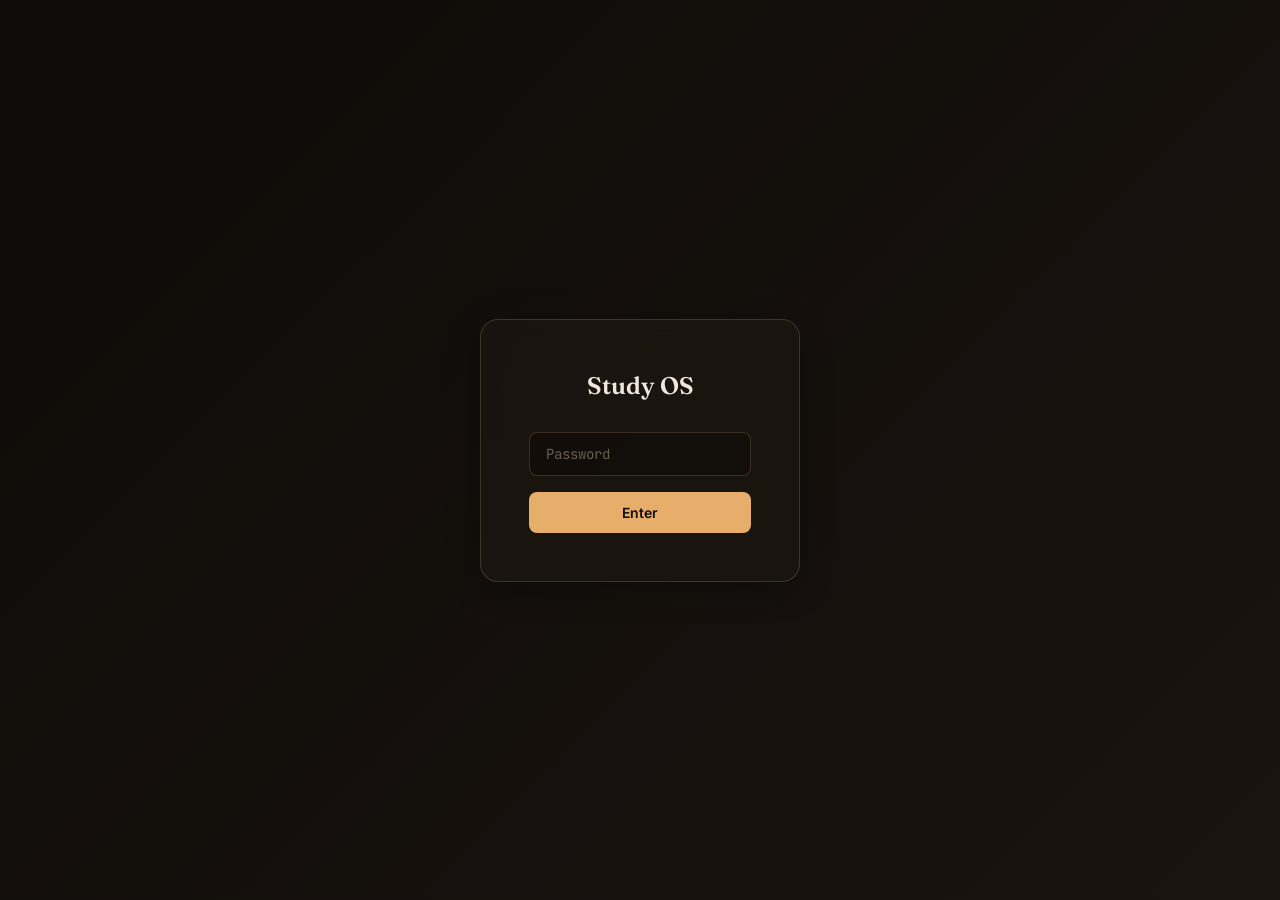
==== commit 54ef2c26: "Update index.html" ====
--- a/index.html
+++ b/index.html
@@ -602,6 +602,92 @@
 </style>
 </head>
 <body>
+<style id="login-styles">
+  .login-overlay {
+    position: fixed; top: 0; left: 0; width: 100%; height: 100%;
+    background: linear-gradient(135deg, #0e0b08 0%, #1a1410 100%);
+    display: flex; align-items: center; justify-content: center;
+    z-index: 99999; font-family: "Inter", system-ui, sans-serif;
+  }
+  .login-overlay.hidden { display: none; }
+  .login-box {
+    background: rgba(28,22,17,.8); backdrop-filter: blur(10px);
+    border: 1px solid rgba(220,180,130,.2); border-radius: 18px;
+    padding: 48px; width: 100%; max-width: 320px;
+    box-shadow: 0 8px 32px rgba(0,0,0,.3);
+  }
+  .login-box h1 {
+    font-size: 24px; font-weight: 600; color: #efe7db;
+    margin: 0 0 28px; text-align: center;
+    font-family: "Fraunces", serif;
+  }
+  .login-box input {
+    width: 100%; padding: 12px 16px; margin-bottom: 16px;
+    background: rgba(16,12,9,.7); border: 1px solid rgba(220,180,130,.2);
+    border-radius: 8px; color: #efe7db; font-size: 14px;
+    font-family: "JetBrains Mono", monospace;
+  }
+  .login-box input::placeholder { color: rgba(189,174,155,.5); }
+  .login-box input:focus {
+    outline: none; border-color: #e6ad6b;
+    box-shadow: 0 0 0 2px rgba(230,173,107,.1);
+  }
+  .login-box button {
+    width: 100%; padding: 12px 16px; background: #e6ad6b;
+    border: none; border-radius: 8px; color: #0e0b08;
+    font-weight: 600; font-size: 14px; cursor: pointer;
+    font-family: "Inter", system-ui, sans-serif;
+    transition: background .2s;
+  }
+  .login-box button:hover { background: #f4cd92; }
+  .login-box .error {
+    color: #c76f50; font-size: 12px; margin-bottom: 12px; text-align: center;
+  }
+</style>
+<div id="login-overlay" class="login-overlay">
+  <div class="login-box">
+    <h1>Study OS</h1>
+    <div id="error-msg" class="error"></div>
+    <input id="password-input" type="password" placeholder="Password" autocomplete="off" />
+    <button onclick="checkPassword()">Enter</button>
+  </div>
+</div>
+<script>
+  const CORRECT_PASSWORD = "kusolGO123";
+  const SESSION_KEY = "agasa_session";
+  
+  function checkPassword() {
+    const input = document.getElementById("password-input").value;
+    const error = document.getElementById("error-msg");
+    
+    if (input === CORRECT_PASSWORD) {
+      localStorage.setItem(SESSION_KEY, "authenticated");
+      hideLogin();
+    } else {
+      error.textContent = "Incorrect password";
+      document.getElementById("password-input").value = "";
+    }
+  }
+  
+  function hideLogin() {
+    document.getElementById("login-overlay").classList.add("hidden");
+  }
+  
+  function checkAuth() {
+    if (localStorage.getItem(SESSION_KEY) !== "authenticated") {
+      document.getElementById("login-overlay").classList.remove("hidden");
+    } else {
+      hideLogin();
+    }
+  }
+  
+  document.getElementById("password-input").addEventListener("keypress", function(e) {
+    if (e.key === "Enter") checkPassword();
+  });
+  
+  checkAuth();
+</script>
+
 <div class="bg-blur"></div>
 <div id="veil"></div>
 <div id="spotlight"></div>
